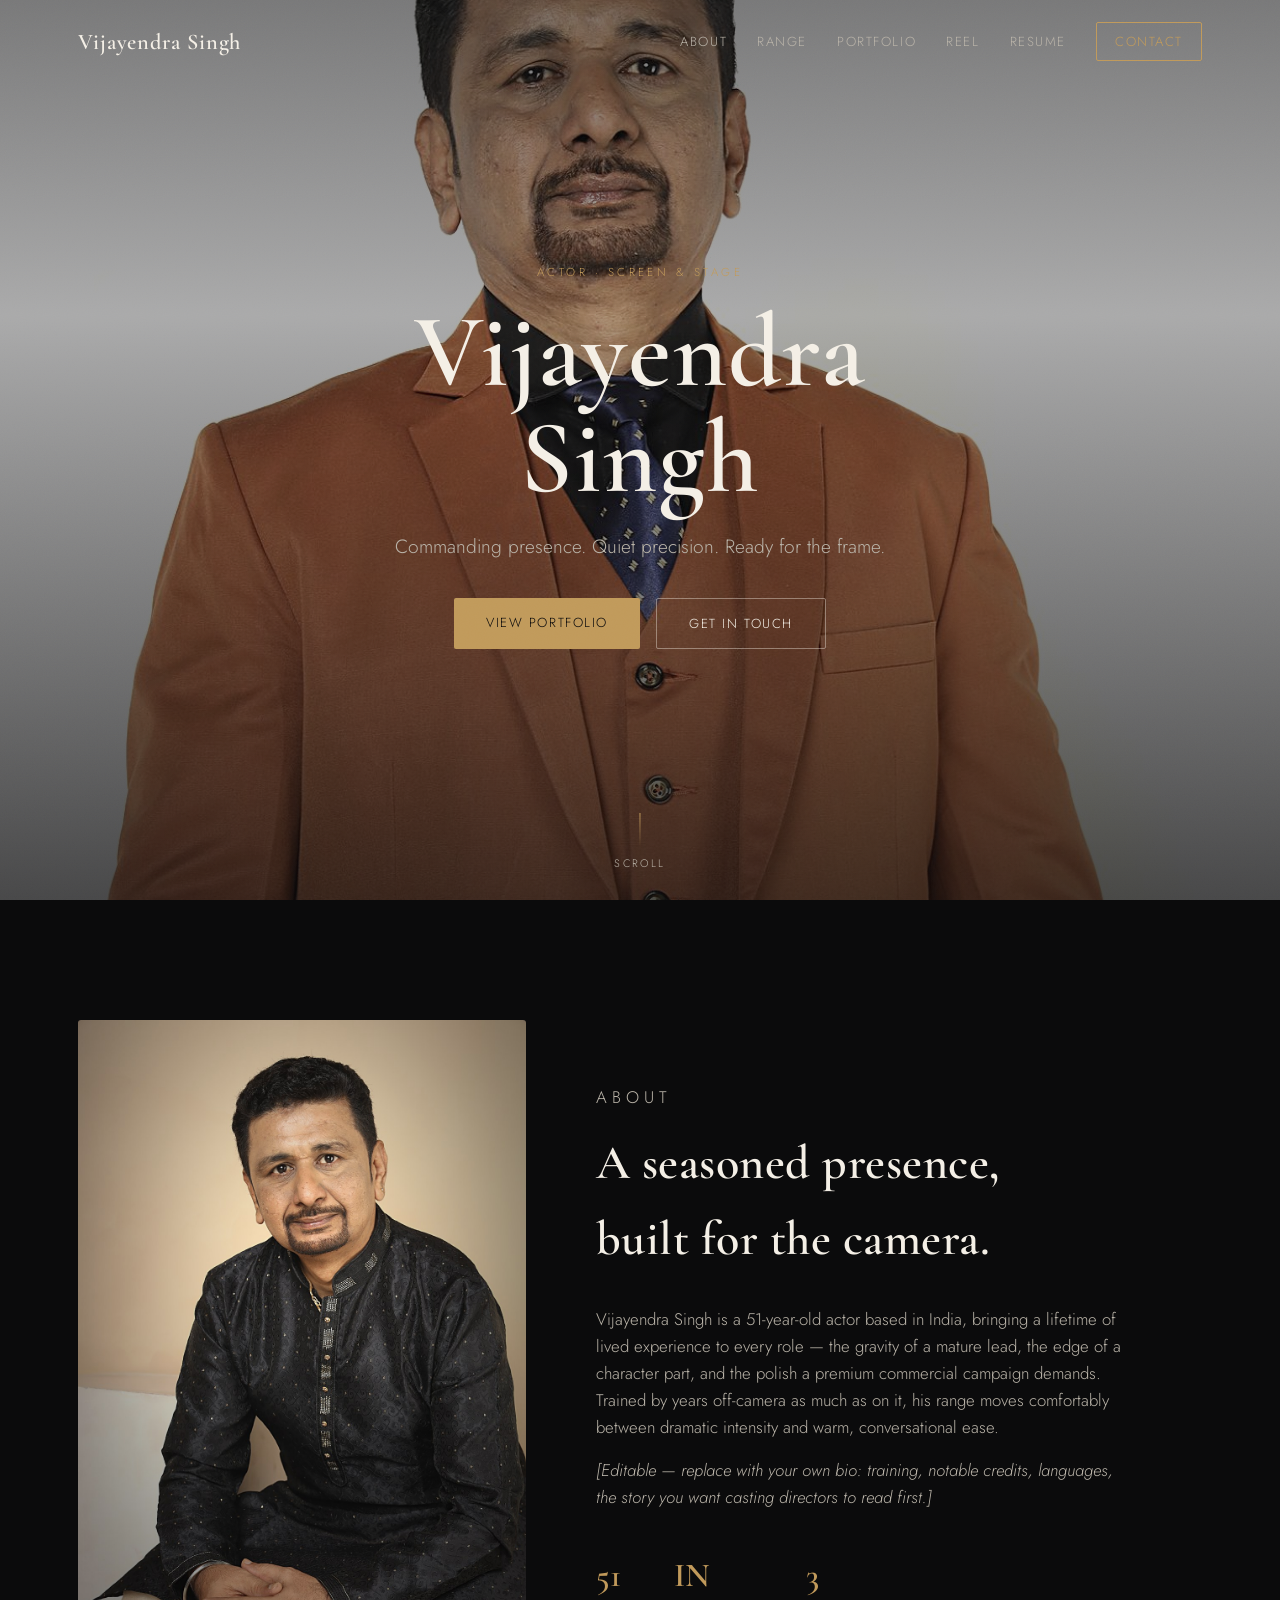
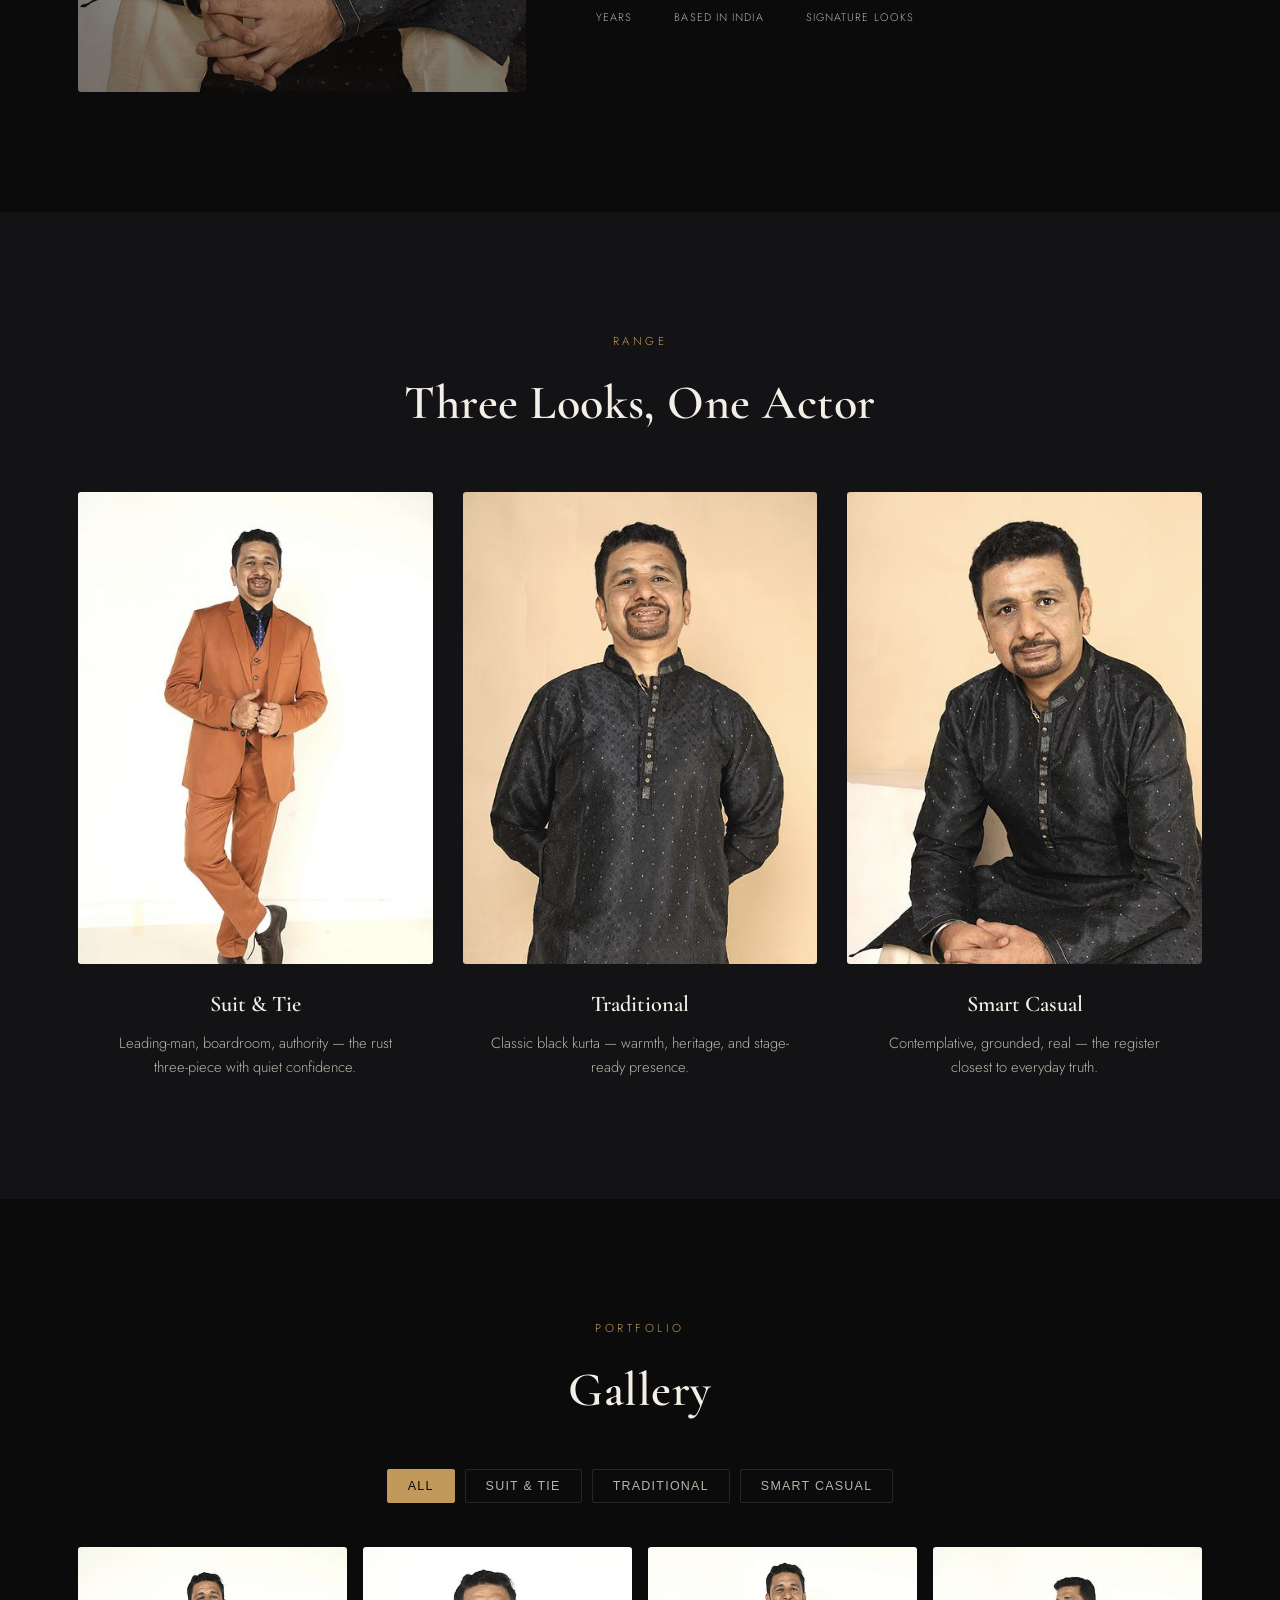
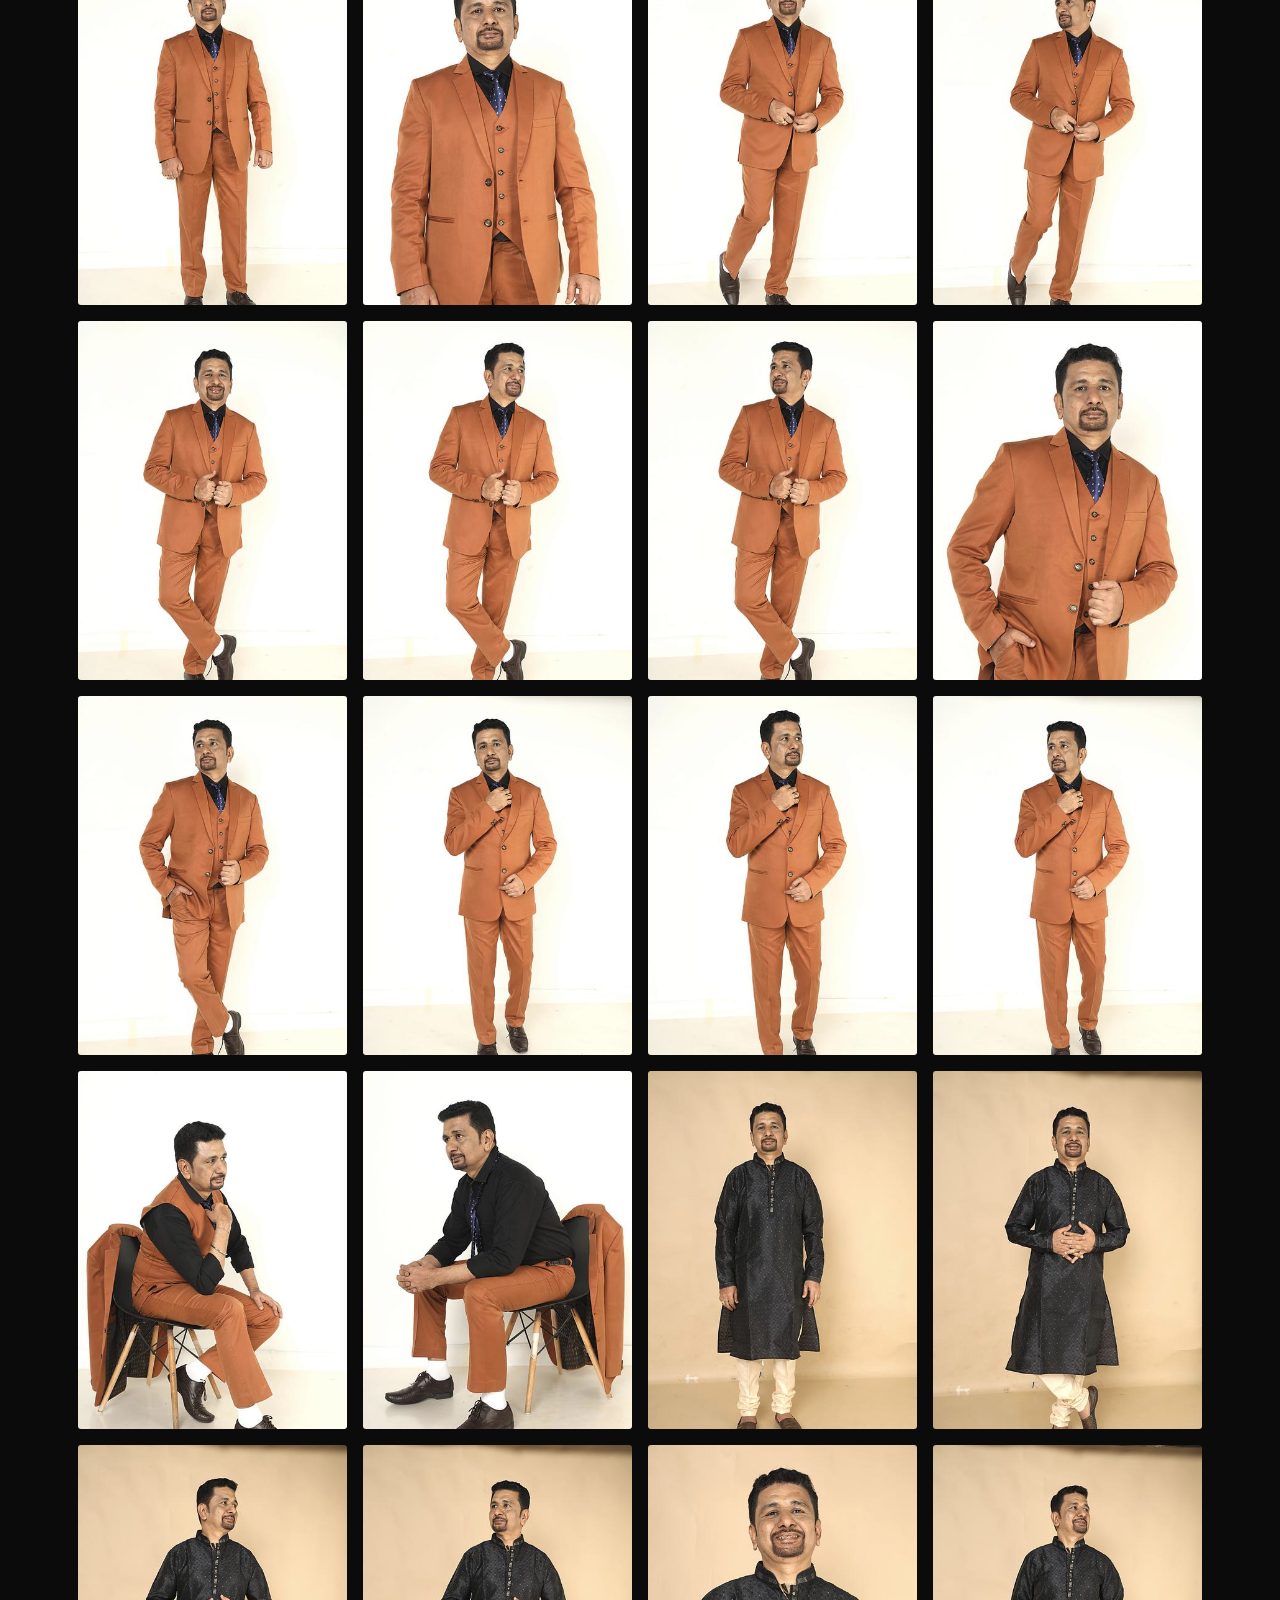
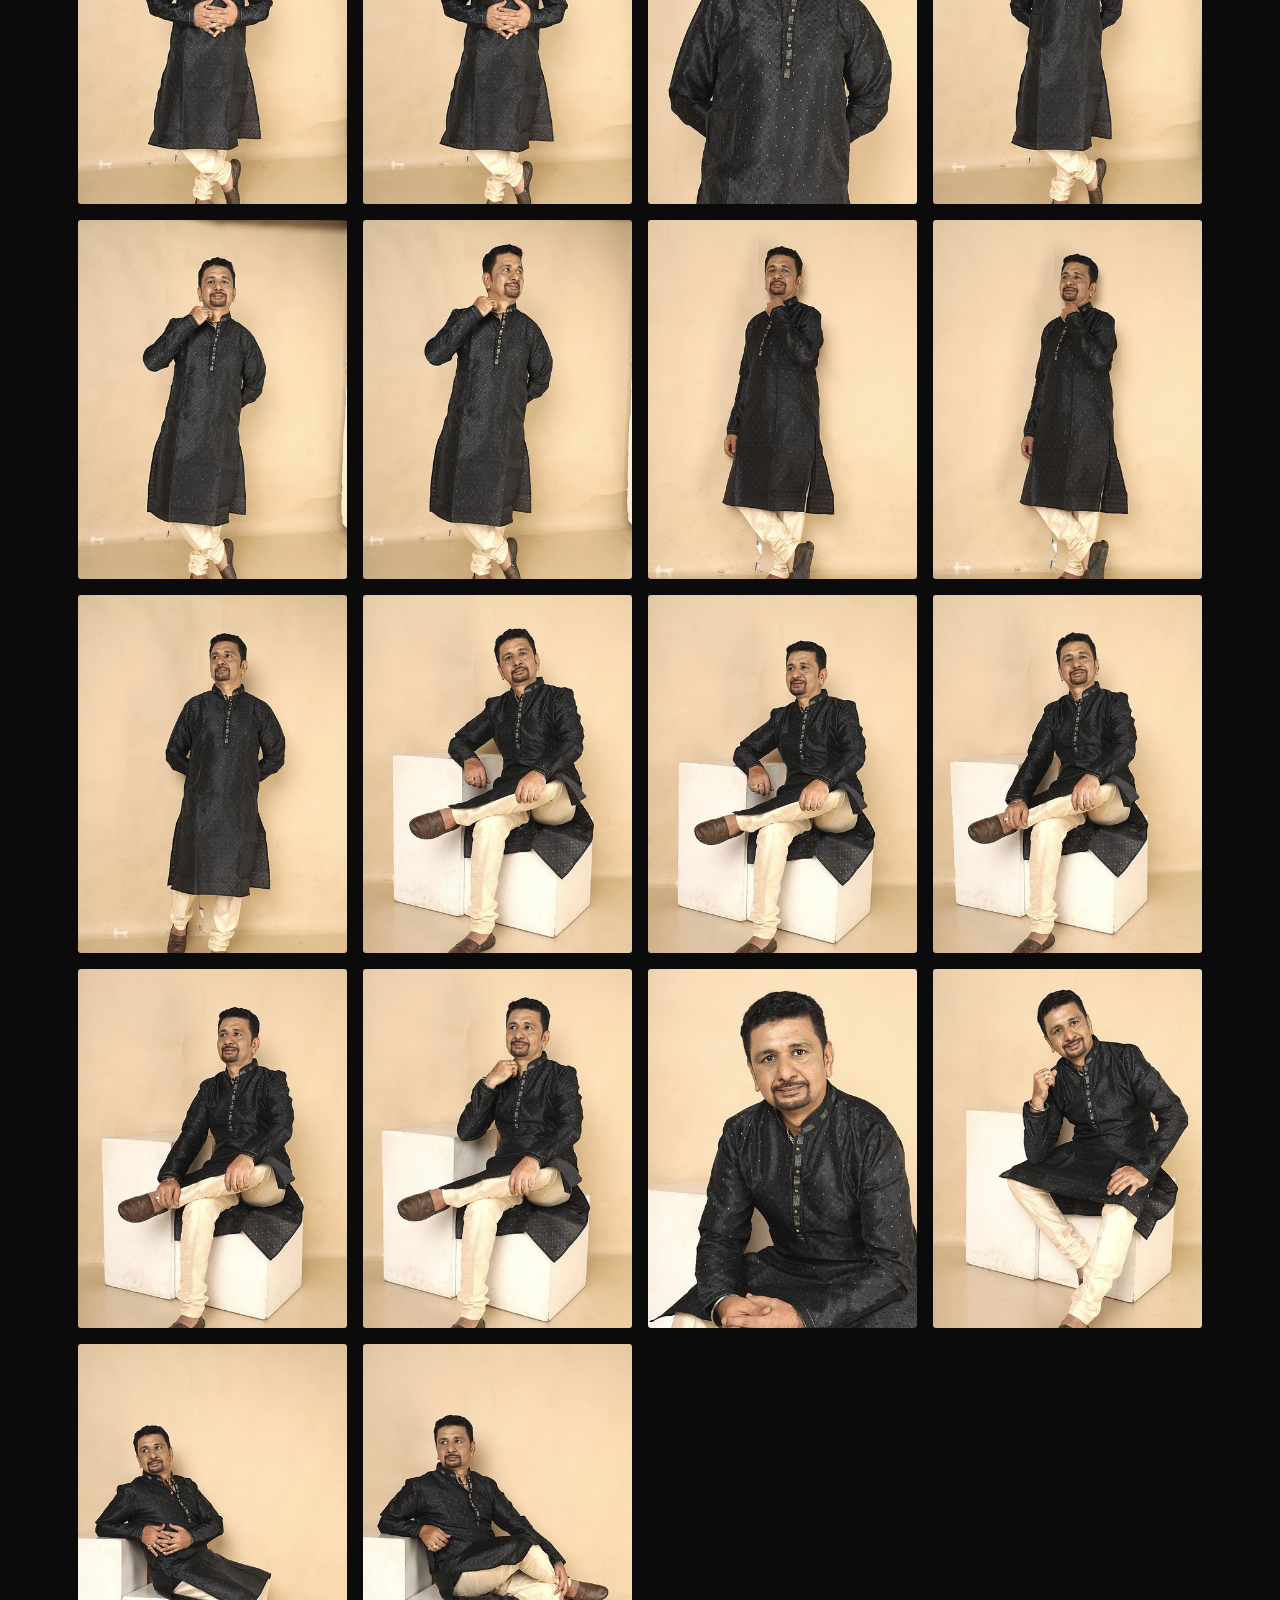
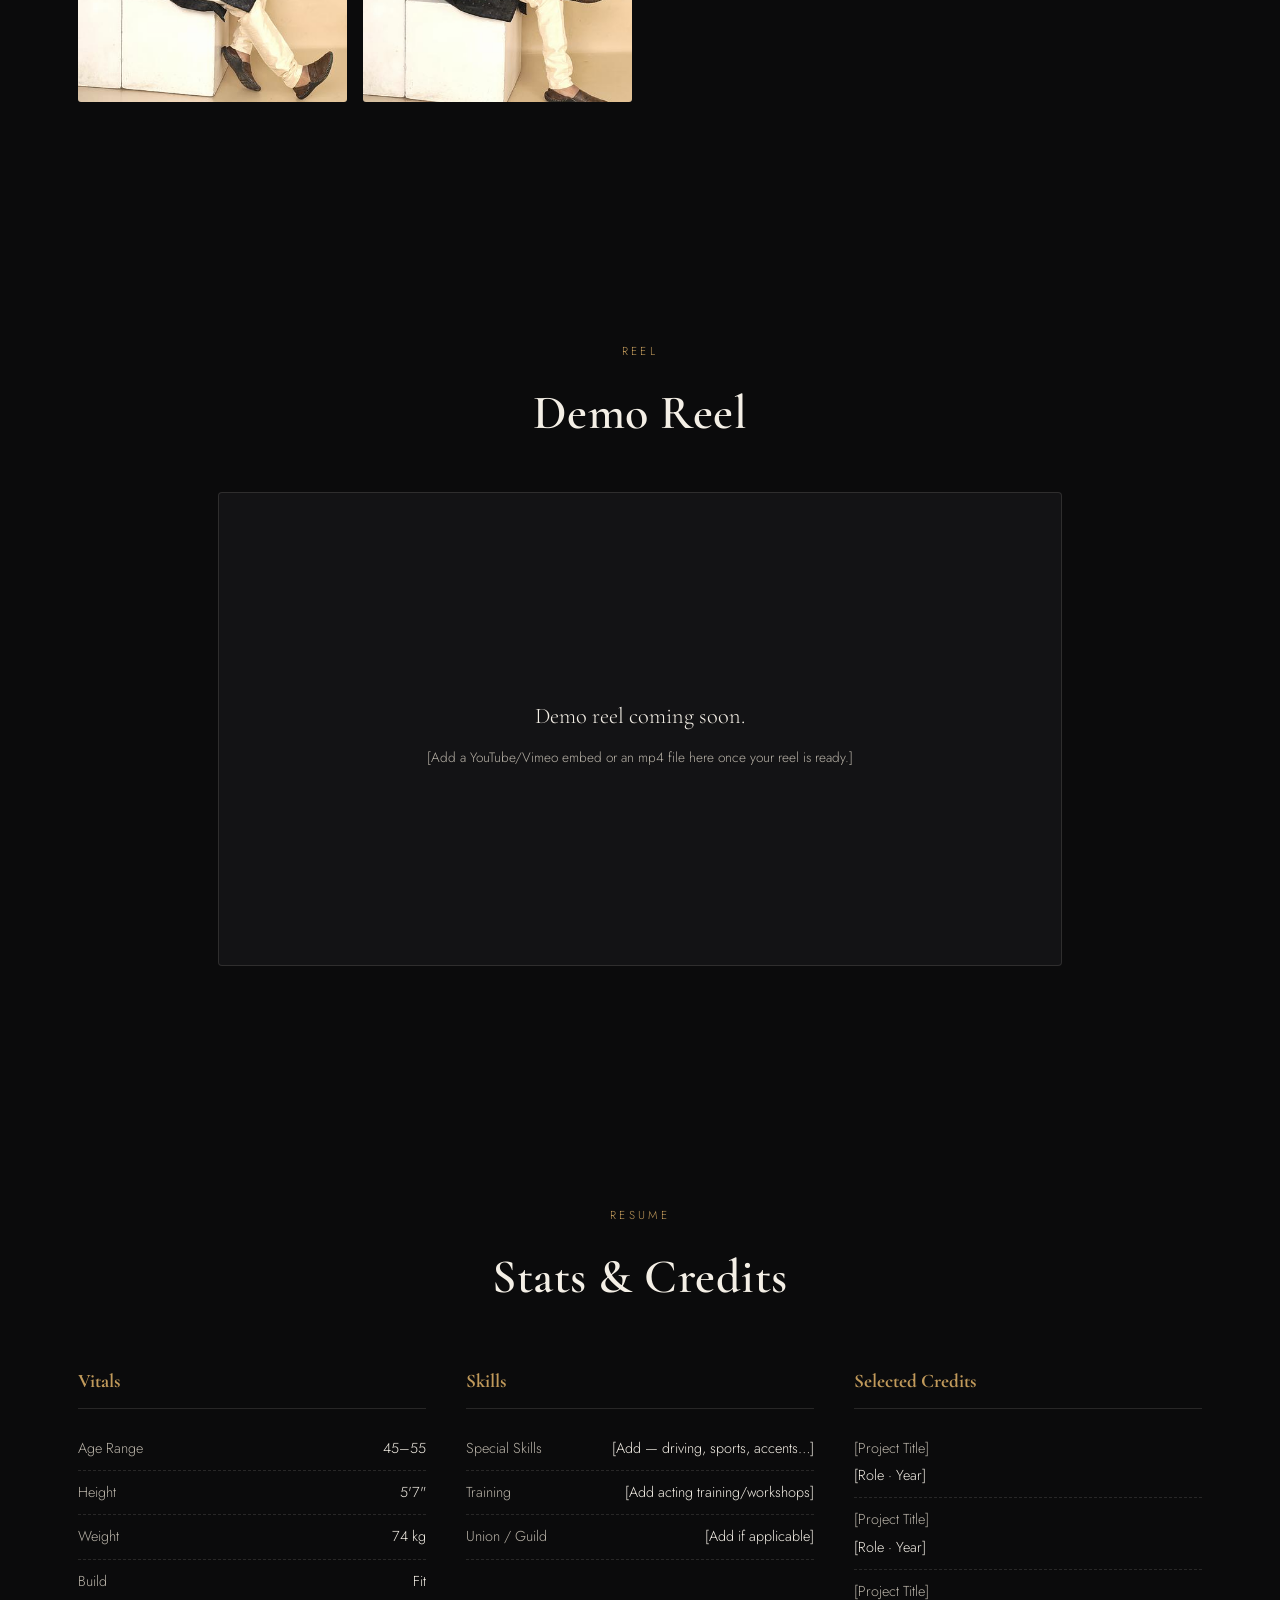
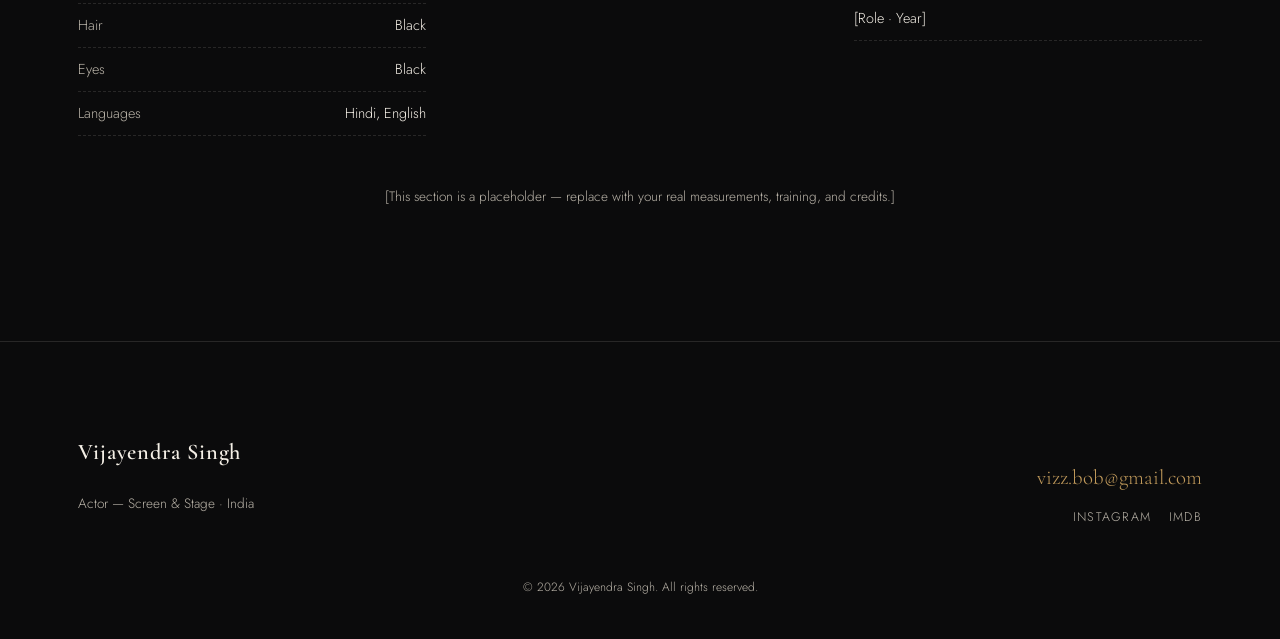
==== index.html @ a76f84e2 "Actor portfolio: initial site, curated gallery, retouched hero/portrait Co-Authored-By: Claude Sonne" ====
<!DOCTYPE html>
<html lang="en">
<head>
<meta charset="UTF-8">
<meta name="viewport" content="width=device-width, initial-scale=1.0">
<title>Vijayendra Singh — Actor</title>
<meta name="description" content="Vijayendra Singh — Actor portfolio. Film, television, and theatre. Based in India.">
<link rel="icon" href="data:,">
<link rel="preconnect" href="https://fonts.googleapis.com">
<link rel="preconnect" href="https://fonts.gstatic.com" crossorigin>
<link href="https://fonts.googleapis.com/css2?family=Cormorant+Garamond:wght@400;500;600&family=Jost:wght@300;400;500;600&display=swap" rel="stylesheet">
<link rel="stylesheet" href="css/style.css">
</head>
<body>

<div class="grain"></div>

<header class="site-header" id="siteHeader">
  <div class="header-inner">
    <a href="#top" class="logo">Vijayendra Singh</a>
    <nav class="nav" id="nav">
      <a href="#about">About</a>
      <a href="#range">Range</a>
      <a href="#portfolio">Portfolio</a>
      <a href="#reel">Reel</a>
      <a href="#resume">Resume</a>
      <a href="#contact" class="nav-cta">Contact</a>
    </nav>
    <button class="nav-toggle" id="navToggle" aria-label="Toggle menu">
      <span></span><span></span><span></span>
    </button>
  </div>
</header>

<section class="hero" id="top">
  <div class="hero-bg">
    <div class="hero-slide active" style="background-image:url('assets/img/hero/2A6A3872.jpg')"></div>
    <div class="hero-slide" style="background-image:url('assets/img/hero/2A6A3877.jpg')"></div>
    <div class="hero-slide" style="background-image:url('assets/img/hero/2A6A3883.jpg')"></div>
    <div class="hero-slide" style="background-image:url('assets/img/hero/2A6A4067.jpg')"></div>
  </div>
  <div class="hero-scrim"></div>
  <div class="hero-content">
    <p class="eyebrow">Actor · Screen &amp; Stage</p>
    <h1>Vijayendra<br>Singh</h1>
    <p class="hero-tag">Commanding presence. Quiet precision. Ready for the frame.</p>
    <div class="hero-actions">
      <a href="#portfolio" class="btn btn-primary">View Portfolio</a>
      <a href="#contact" class="btn btn-outline">Get in Touch</a>
    </div>
  </div>
  <div class="scroll-cue"><span></span>Scroll</div>
</section>

<main>

<section class="section about" id="about">
  <div class="container about-grid">
    <div class="about-media">
      <img src="assets/img/portrait/2A6A4067.jpg" alt="Vijayendra Singh — portrait" loading="lazy">
    </div>
    <div class="about-copy">
      <p class="kicker">About</p>
      <h2>A seasoned presence,<br>built for the camera.</h2>
      <p>
        Vijayendra Singh is a 51-year-old actor based in India, bringing a lifetime of lived
        experience to every role — the gravity of a mature lead, the edge of a character part,
        and the polish a premium commercial campaign demands. Trained by years off-camera as
        much as on it, his range moves comfortably between dramatic intensity and warm,
        conversational ease.
      </p>
      <p class="muted">
        <em>[Editable — replace with your own bio: training, notable credits, languages,
        the story you want casting directors to read first.]</em>
      </p>
      <div class="stat-row">
        <div><span>51</span><small>Years</small></div>
        <div><span>IN</span><small>Based in India</small></div>
        <div><span>3</span><small>Signature Looks</small></div>
      </div>
    </div>
  </div>
</section>

<section class="section range" id="range">
  <div class="container">
    <p class="kicker center">Range</p>
    <h2 class="center">Three Looks, One Actor</h2>
    <div class="range-grid">
      <div class="range-card">
        <img src="assets/img/gallery/suit/2A6A3877_thumb.jpg" alt="Suit &amp; tie look" loading="lazy">
        <h3>Suit &amp; Tie</h3>
        <p>Leading-man, boardroom, authority — the rust three-piece with quiet confidence.</p>
      </div>
      <div class="range-card">
        <img src="assets/img/gallery/traditional/2A6A4038_thumb.jpg" alt="Traditional look" loading="lazy">
        <h3>Traditional</h3>
        <p>Classic black kurta — warmth, heritage, and stage-ready presence.</p>
      </div>
      <div class="range-card">
        <img src="assets/img/gallery/casual/2A6A4067_thumb.jpg" alt="Smart casual look" loading="lazy">
        <h3>Smart Casual</h3>
        <p>Contemplative, grounded, real — the register closest to everyday truth.</p>
      </div>
    </div>
  </div>
</section>

<section class="section portfolio" id="portfolio">
  <div class="container">
    <p class="kicker center">Portfolio</p>
    <h2 class="center">Gallery</h2>
    <div class="filters" id="filters">
      <button class="filter-btn active" data-filter="all">All</button>
      <button class="filter-btn" data-filter="suit">Suit &amp; Tie</button>
      <button class="filter-btn" data-filter="traditional">Traditional</button>
      <button class="filter-btn" data-filter="casual">Smart Casual</button>
    </div>
    <div class="gallery-grid" id="galleryGrid"></div>
  </div>
</section>

<section class="section reel" id="reel">
  <div class="container reel-inner">
    <p class="kicker center">Reel</p>
    <h2 class="center">Demo Reel</h2>
    <div class="reel-frame">
      <div class="reel-placeholder">
        <p>Demo reel coming soon.</p>
        <p class="muted small">[Add a YouTube/Vimeo embed or an mp4 file here once your reel is ready.]</p>
      </div>
    </div>
  </div>
</section>

<section class="section resume" id="resume">
  <div class="container">
    <p class="kicker center">Resume</p>
    <h2 class="center">Stats &amp; Credits</h2>
    <div class="resume-grid">
      <div class="resume-block">
        <h3>Vitals</h3>
        <ul class="resume-list">
          <li><span>Age Range</span><span>45–55</span></li>
          <li><span>Height</span><span>5'7"</span></li>
          <li><span>Weight</span><span>74 kg</span></li>
          <li><span>Build</span><span>Fit</span></li>
          <li><span>Hair</span><span>Black</span></li>
          <li><span>Eyes</span><span>Black</span></li>
          <li><span>Languages</span><span>Hindi, English</span></li>
        </ul>
      </div>
      <div class="resume-block">
        <h3>Skills</h3>
        <ul class="resume-list">
          <li><span>Special Skills</span><span>[Add — driving, sports, accents…]</span></li>
          <li><span>Training</span><span>[Add acting training/workshops]</span></li>
          <li><span>Union / Guild</span><span>[Add if applicable]</span></li>
        </ul>
      </div>
      <div class="resume-block">
        <h3>Selected Credits</h3>
        <ul class="resume-list credits">
          <li><span>[Project Title]</span><span>[Role · Year]</span></li>
          <li><span>[Project Title]</span><span>[Role · Year]</span></li>
          <li><span>[Project Title]</span><span>[Role · Year]</span></li>
        </ul>
      </div>
    </div>
    <p class="center muted small resume-note">[This section is a placeholder — replace with your real measurements, training, and credits.]</p>
  </div>
</section>

</main>

<footer class="site-footer" id="contact">
  <div class="container footer-inner">
    <div>
      <p class="logo">Vijayendra Singh</p>
      <p class="muted small">Actor — Screen &amp; Stage · India</p>
    </div>
    <div class="footer-contact">
      <a href="mailto:vizz.bob@gmail.com">vizz.bob@gmail.com</a>
      <div class="socials">
        <a href="#" aria-label="Instagram">Instagram</a>
        <a href="#" aria-label="IMDb">IMDb</a>
      </div>
    </div>
  </div>
  <p class="copyright">© <span id="year"></span> Vijayendra Singh. All rights reserved.</p>
</footer>

<div class="lightbox" id="lightbox">
  <button class="lb-close" id="lbClose" aria-label="Close">&times;</button>
  <button class="lb-nav lb-prev" id="lbPrev" aria-label="Previous">&#8249;</button>
  <img id="lbImage" src="" alt="">
  <button class="lb-nav lb-next" id="lbNext" aria-label="Next">&#8250;</button>
</div>

<script src="js/main.js"></script>
</body>
</html>
---- css/style.css ----
:root {
  --bg: #0b0b0c;
  --bg-alt: #131315;
  --ink: #f4efe6;
  --ink-dim: #b9b3a8;
  --accent: #c19a5b;
  --accent-dim: #8a6f42;
  --line: rgba(244,239,230,0.12);
  --serif: 'Cormorant Garamond', Georgia, serif;
  --sans: 'Jost', -apple-system, BlinkMacSystemFont, 'Segoe UI', sans-serif;
  --maxw: 1180px;
}

* { box-sizing: border-box; }
html { scroll-behavior: smooth; }
body {
  margin: 0;
  background: var(--bg);
  color: var(--ink);
  font-family: var(--sans);
  font-weight: 300;
  line-height: 1.6;
  -webkit-font-smoothing: antialiased;
}
img { max-width: 100%; display: block; }
a { color: inherit; text-decoration: none; }
.container { max-width: var(--maxw); margin: 0 auto; padding: 0 28px; }

/* film grain overlay */
.grain {
  position: fixed; inset: 0; pointer-events: none; z-index: 500;
  opacity: 0.035; mix-blend-mode: overlay;
  background-image: url("data:image/svg+xml,%3Csvg xmlns='http://www.w3.org/2000/svg' width='120' height='120'%3E%3Cfilter id='n'%3E%3CfeTurbulence type='fractalNoise' baseFrequency='0.9' numOctaves='2' stitchTiles='stitch'/%3E%3C/filter%3E%3Crect width='100%25' height='100%25' filter='url(%23n)'/%3E%3C/svg%3E");
}

/* ---------- header ---------- */
.site-header {
  position: fixed; top: 0; left: 0; right: 0; z-index: 200;
  padding: 22px 0;
  transition: background .4s ease, padding .4s ease, border-color .4s ease;
  border-bottom: 1px solid transparent;
}
.site-header.scrolled {
  background: rgba(11,11,12,0.88);
  backdrop-filter: blur(10px);
  padding: 14px 0;
  border-color: var(--line);
}
.header-inner {
  max-width: var(--maxw); margin: 0 auto; padding: 0 28px;
  display: flex; align-items: center; justify-content: space-between;
}
.logo {
  font-family: var(--serif); font-size: 1.4rem; letter-spacing: .04em;
  font-weight: 600;
}
.nav { display: flex; align-items: center; gap: 30px; }
.nav a {
  font-size: .82rem; text-transform: uppercase; letter-spacing: .12em;
  color: var(--ink-dim); transition: color .25s;
}
.nav a:hover { color: var(--ink); }
.nav-cta {
  border: 1px solid var(--accent); padding: 8px 18px !important;
  color: var(--accent) !important; border-radius: 2px;
}
.nav-cta:hover { background: var(--accent); color: var(--bg) !important; }
.nav-toggle { display: none; flex-direction: column; gap: 5px; background: none; border: none; cursor: pointer; padding: 6px; }
.nav-toggle span { width: 24px; height: 1px; background: var(--ink); display: block; }

/* ---------- hero ---------- */
.hero {
  position: relative; height: 100svh; min-height: 560px;
  display: flex; align-items: center; justify-content: center;
  overflow: hidden;
}
.hero-bg { position: absolute; inset: 0; }
.hero-slide {
  position: absolute; inset: 0;
  background-size: cover; background-position: center 20%;
  opacity: 0; transform: scale(1.08);
  animation: kenburns 24s ease-in-out infinite;
  filter: saturate(0.85) contrast(1.05);
}
.hero-slide.active { opacity: 1; z-index: 1; }
@keyframes kenburns {
  0% { transform: scale(1.0); }
  100% { transform: scale(1.12); }
}
.hero-scrim {
  position: absolute; inset: 0; z-index: 2;
  background:
    linear-gradient(180deg, rgba(11,11,12,0.55) 0%, rgba(11,11,12,0.35) 35%, rgba(11,11,12,0.75) 100%);
}
.hero-content {
  position: relative; z-index: 3; text-align: center; padding: 0 20px;
}
.eyebrow {
  text-transform: uppercase; letter-spacing: .3em; font-size: .72rem;
  color: var(--accent); margin-bottom: 18px;
}
.hero h1 {
  font-family: var(--serif); font-weight: 600; font-size: clamp(3rem, 9vw, 6.5rem);
  line-height: 1.02; margin: 0 0 20px; letter-spacing: .01em;
}
.hero-tag {
  font-size: clamp(1rem, 2vw, 1.2rem); color: var(--ink-dim); max-width: 520px;
  margin: 0 auto 36px; font-weight: 300;
}
.hero-actions { display: flex; gap: 16px; justify-content: center; flex-wrap: wrap; }
.btn {
  padding: 14px 32px; font-size: .82rem; text-transform: uppercase; letter-spacing: .12em;
  border-radius: 2px; transition: all .25s;
}
.btn-primary { background: var(--accent); color: var(--bg); }
.btn-primary:hover { background: var(--ink); }
.btn-outline { border: 1px solid rgba(244,239,230,0.4); color: var(--ink); }
.btn-outline:hover { border-color: var(--ink); background: rgba(244,239,230,0.08); }

.scroll-cue {
  position: absolute; bottom: 28px; left: 50%; transform: translateX(-50%); z-index: 3;
  display: flex; flex-direction: column; align-items: center; gap: 8px;
  font-size: .68rem; letter-spacing: .2em; text-transform: uppercase; color: var(--ink-dim);
}
.scroll-cue span {
  width: 1px; height: 34px; background: linear-gradient(var(--accent), transparent);
  animation: scrolldown 1.8s infinite;
}
@keyframes scrolldown { 0%{opacity:0} 40%{opacity:1} 100%{opacity:0} }

/* ---------- sections ---------- */
.section { padding: 120px 0; }
.section.range { background: var(--bg-alt); }
.kicker {
  text-transform: uppercase; letter-spacing: .3em; font-size: .72rem; color: var(--accent);
  margin: 0 0 14px;
}
.kicker.center { text-align: center; }
h2 {
  font-family: var(--serif); font-weight: 600; font-size: clamp(2rem, 4vw, 3rem);
  margin: 0 0 28px; letter-spacing: .01em;
}
h2.center { text-align: center; }
.muted { color: var(--ink-dim); }
.small { font-size: .85rem; }
.center { text-align: center; }

/* about */
.about-grid { display: grid; grid-template-columns: 0.85fr 1.15fr; gap: 70px; align-items: center; }
.about-media img { border-radius: 3px; filter: saturate(0.92); }
.about-copy p { font-size: 1.05rem; color: var(--ink-dim); max-width: 540px; }
.about-copy p em { color: var(--ink-dim); }
.stat-row { display: flex; gap: 42px; margin-top: 38px; }
.stat-row span { display: block; font-family: var(--serif); font-size: 2.1rem; color: var(--accent); font-weight: 600; }
.stat-row small { text-transform: uppercase; letter-spacing: .1em; font-size: .68rem; color: var(--ink-dim); }

/* range */
.range-grid { display: grid; grid-template-columns: repeat(3, 1fr); gap: 30px; margin-top: 50px; }
.range-card { text-align: center; }
.range-card img {
  width: 100%; aspect-ratio: 3/4; object-fit: cover; object-position: top;
  border-radius: 3px; margin-bottom: 22px; filter: saturate(0.9);
  transition: transform .5s ease;
}
.range-card:hover img { transform: scale(1.03); }
.range-card h3 { font-family: var(--serif); font-size: 1.4rem; font-weight: 600; margin: 0 0 10px; }
.range-card p { color: var(--ink-dim); font-size: .92rem; max-width: 300px; margin: 0 auto; }

/* portfolio */
.filters { display: flex; gap: 10px; justify-content: center; margin: 40px 0 44px; flex-wrap: wrap; }
.filter-btn {
  background: none; border: 1px solid var(--line); color: var(--ink-dim);
  padding: 9px 20px; font-size: .78rem; text-transform: uppercase; letter-spacing: .1em;
  border-radius: 2px; cursor: pointer; transition: all .25s;
}
.filter-btn:hover { color: var(--ink); border-color: var(--ink-dim); }
.filter-btn.active { background: var(--accent); color: var(--bg); border-color: var(--accent); }
.gallery-grid {
  display: grid; grid-template-columns: repeat(4, 1fr); gap: 16px;
}
.gallery-item { position: relative; overflow: hidden; border-radius: 3px; cursor: pointer; aspect-ratio: 3/4; }
.gallery-item img {
  width: 100%; height: 100%; object-fit: cover; object-position: top;
  transition: transform .6s ease, filter .4s ease; filter: saturate(0.88);
}
.gallery-item:hover img { transform: scale(1.06); filter: saturate(1); }
.gallery-item.hide { display: none; }
.gallery-item::after {
  content: ''; position: absolute; inset: 0;
  background: linear-gradient(180deg, transparent 60%, rgba(0,0,0,0.45) 100%);
  opacity: 0; transition: opacity .3s;
}
.gallery-item:hover::after { opacity: 1; }

/* reel */
.reel-inner { max-width: 900px; }
.reel-frame {
  aspect-ratio: 16/9; background: var(--bg-alt); border: 1px solid var(--line);
  border-radius: 4px; display: flex; align-items: center; justify-content: center;
  margin-top: 40px;
}
.reel-placeholder { text-align: center; color: var(--ink-dim); }
.reel-placeholder p:first-child { font-family: var(--serif); font-size: 1.4rem; color: var(--ink); margin-bottom: 10px; }

/* resume */
.resume-grid { display: grid; grid-template-columns: repeat(3, 1fr); gap: 40px; margin-top: 50px; }
.resume-block h3 {
  font-family: var(--serif); font-size: 1.2rem; color: var(--accent); margin: 0 0 18px;
  padding-bottom: 12px; border-bottom: 1px solid var(--line);
}
.resume-list { list-style: none; padding: 0; margin: 0; }
.resume-list li {
  display: flex; justify-content: space-between; gap: 14px;
  padding: 10px 0; border-bottom: 1px dashed var(--line); font-size: .9rem;
}
.resume-list li span:first-child { color: var(--ink-dim); }
.resume-list.credits li { flex-direction: column; gap: 4px; }
.resume-note { margin-top: 50px; }

/* footer */
.site-footer { padding: 70px 0 30px; border-top: 1px solid var(--line); }
.footer-inner { display: flex; justify-content: space-between; align-items: flex-end; flex-wrap: wrap; gap: 30px; }
.footer-contact { text-align: right; }
.footer-contact a[href^="mailto"] { font-family: var(--serif); font-size: 1.3rem; color: var(--accent); }
.socials { display: flex; gap: 18px; margin-top: 14px; justify-content: flex-end; }
.socials a { font-size: .78rem; text-transform: uppercase; letter-spacing: .1em; color: var(--ink-dim); }
.socials a:hover { color: var(--ink); }
.copyright { text-align: center; color: var(--ink-dim); font-size: .75rem; margin-top: 50px; }

/* lightbox */
.lightbox {
  position: fixed; inset: 0; background: rgba(6,6,7,0.96); z-index: 1000;
  display: none; align-items: center; justify-content: center;
}
.lightbox.open { display: flex; }
.lightbox img { max-width: 88vw; max-height: 86vh; border-radius: 3px; }
.lb-close, .lb-nav {
  position: absolute; background: none; border: none; color: var(--ink);
  cursor: pointer; font-size: 2rem; line-height: 1;
}
.lb-close { top: 26px; right: 34px; font-size: 2.2rem; }
.lb-prev { left: 24px; top: 50%; transform: translateY(-50%); font-size: 3rem; }
.lb-next { right: 24px; top: 50%; transform: translateY(-50%); font-size: 3rem; }
.lb-nav:hover, .lb-close:hover { color: var(--accent); }

/* ---------- responsive ---------- */
@media (max-width: 900px) {
  .about-grid { grid-template-columns: 1fr; gap: 40px; }
  .range-grid { grid-template-columns: 1fr; gap: 40px; }
  .resume-grid { grid-template-columns: 1fr; gap: 44px; }
  .gallery-grid { grid-template-columns: repeat(2, 1fr); }
  .nav {
    position: fixed; top: 0; right: -100%; height: 100vh; width: 78%; max-width: 320px;
    background: var(--bg-alt); flex-direction: column; justify-content: center;
    gap: 26px; transition: right .35s ease; border-left: 1px solid var(--line);
  }
  .nav.open { right: 0; }
  .nav-toggle { display: flex; }
  .footer-inner { flex-direction: column; align-items: flex-start; }
  .footer-contact { text-align: left; }
  .socials { justify-content: flex-start; }
}
@media (max-width: 480px) {
  .section { padding: 80px 0; }
  .gallery-grid { grid-template-columns: repeat(2, 1fr); gap: 10px; }
}
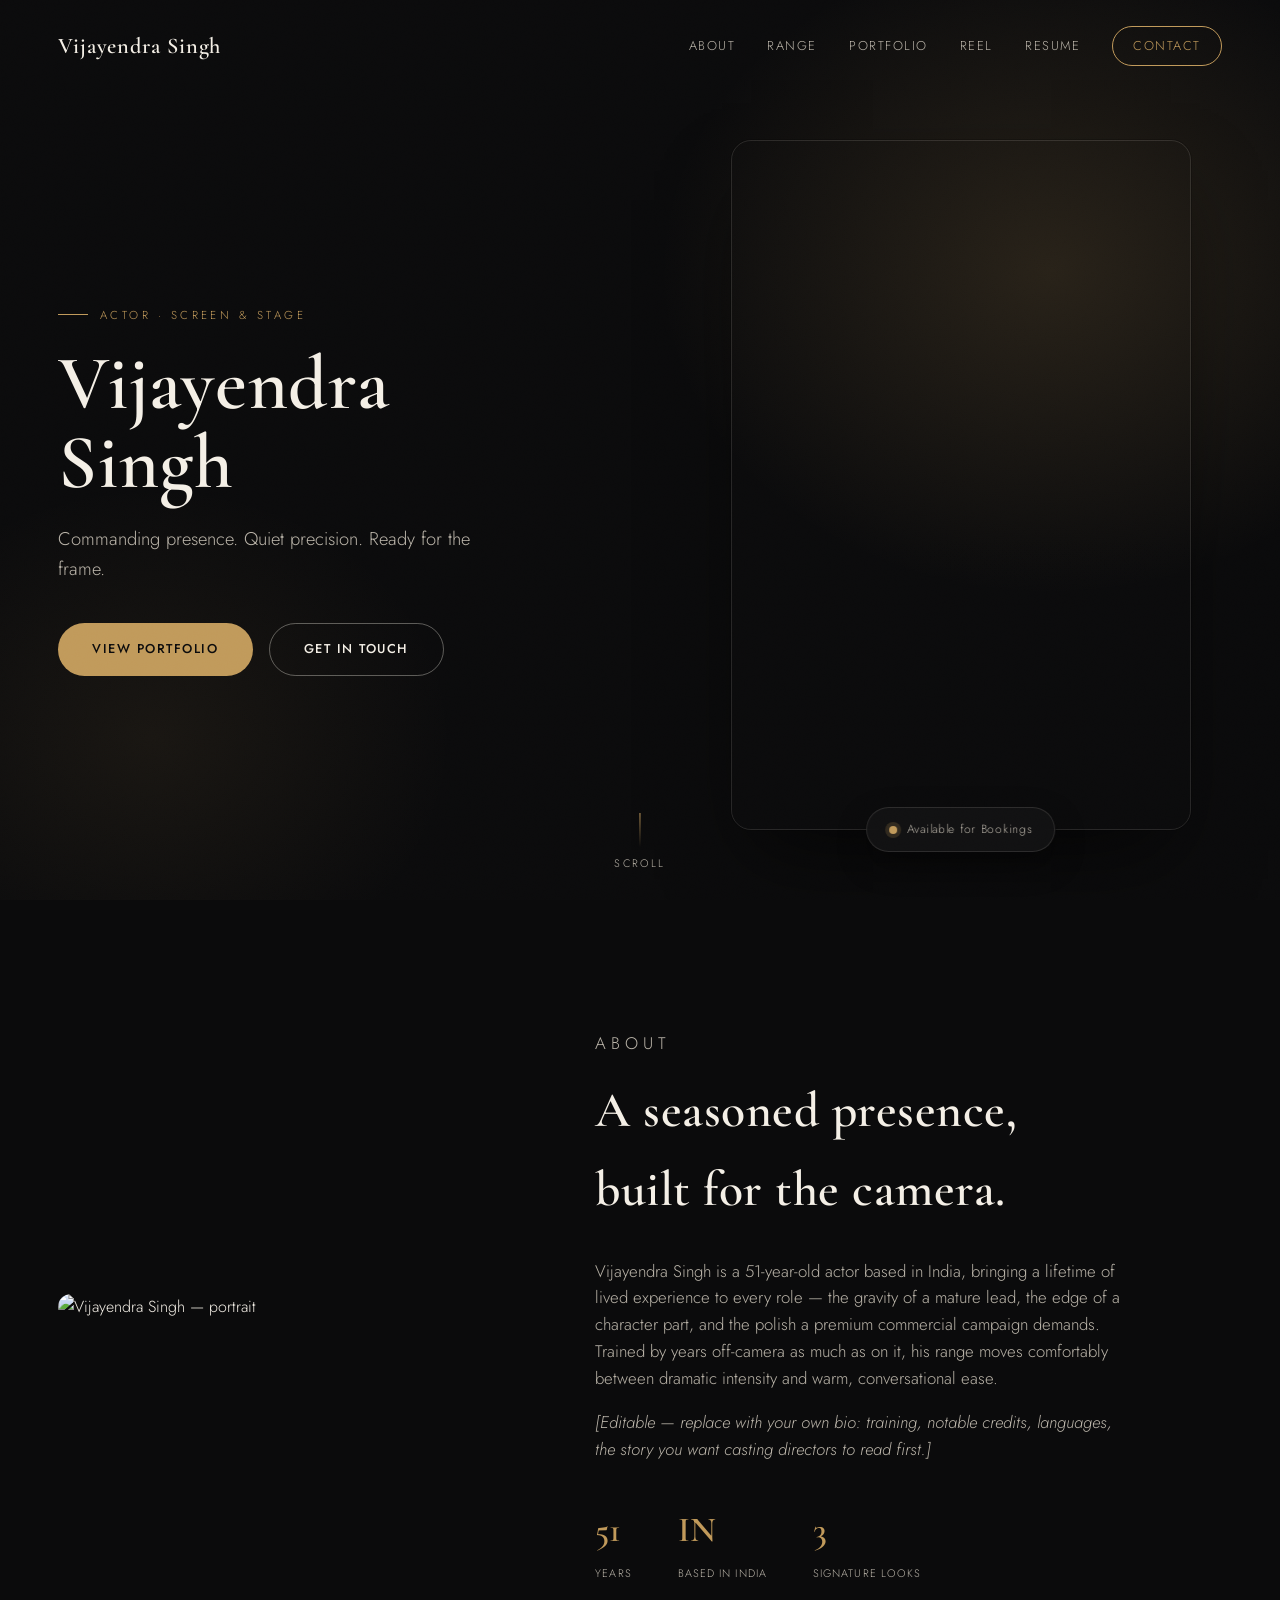
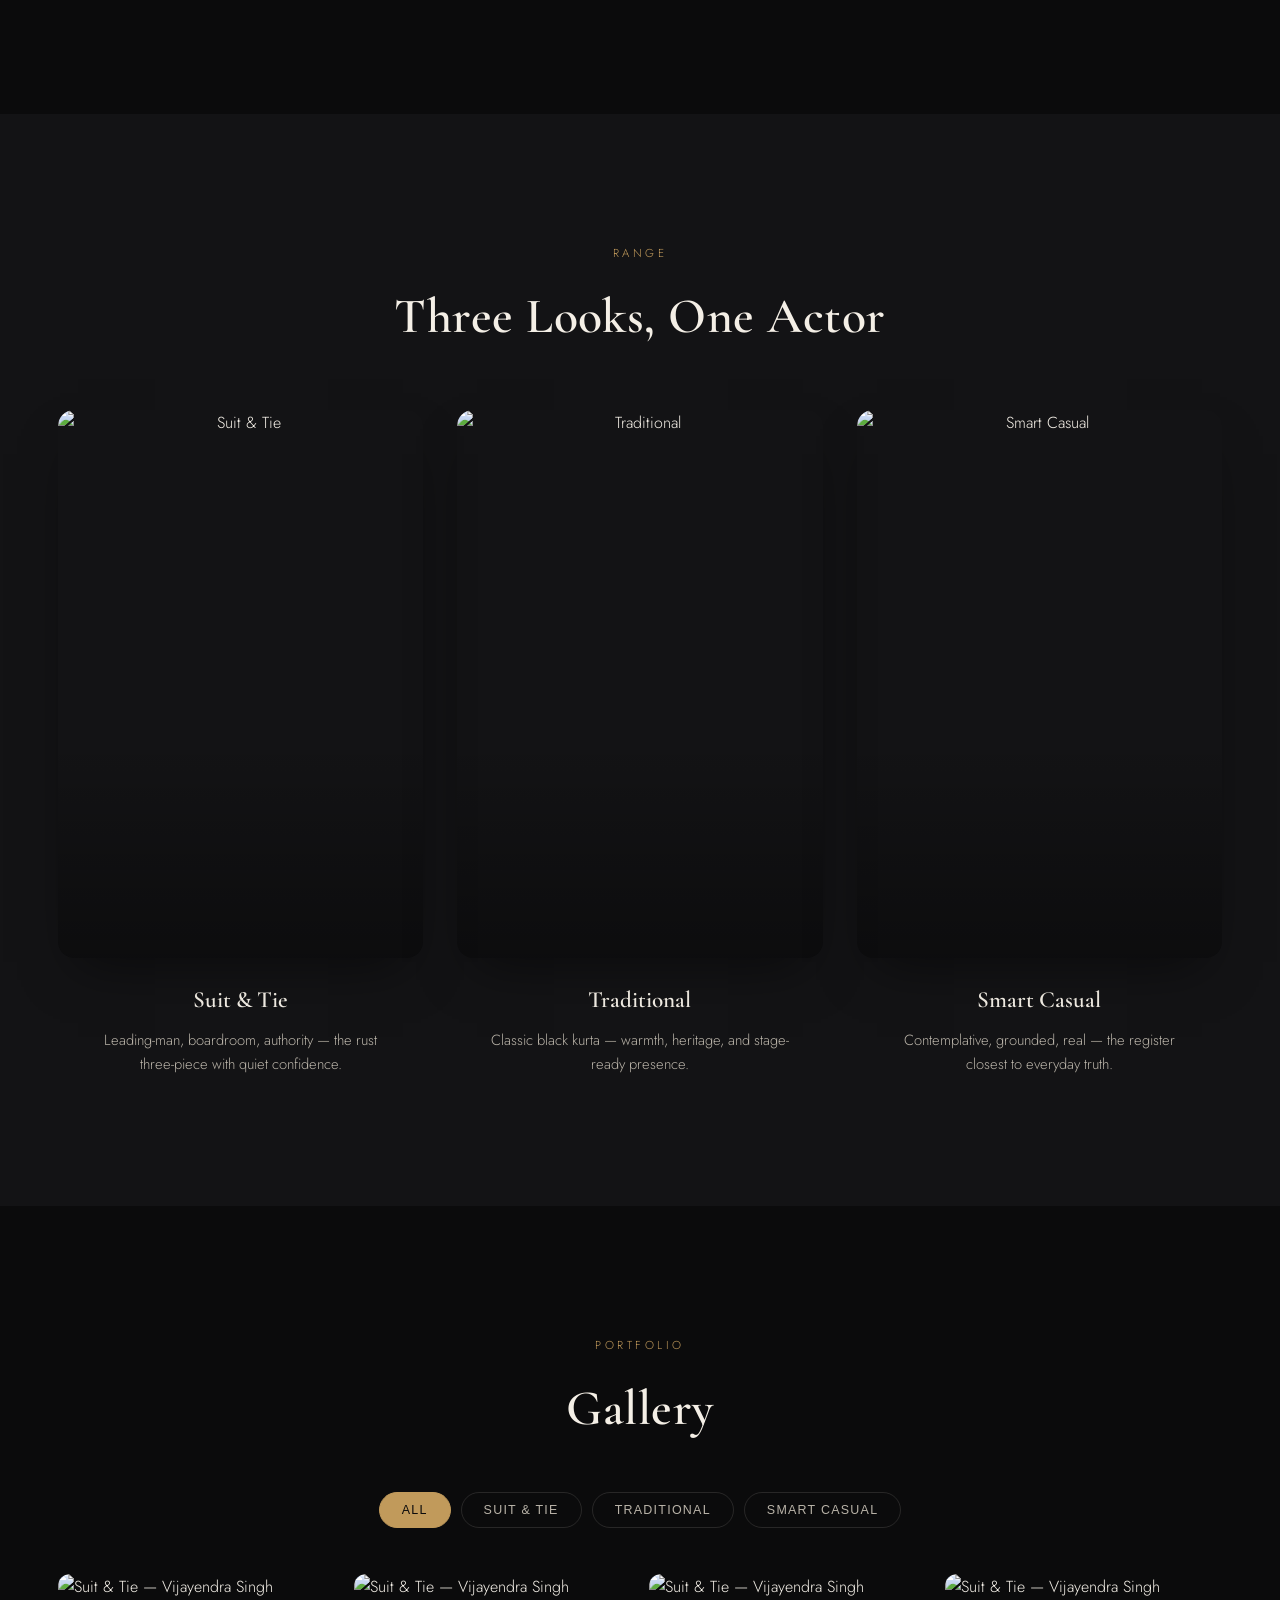
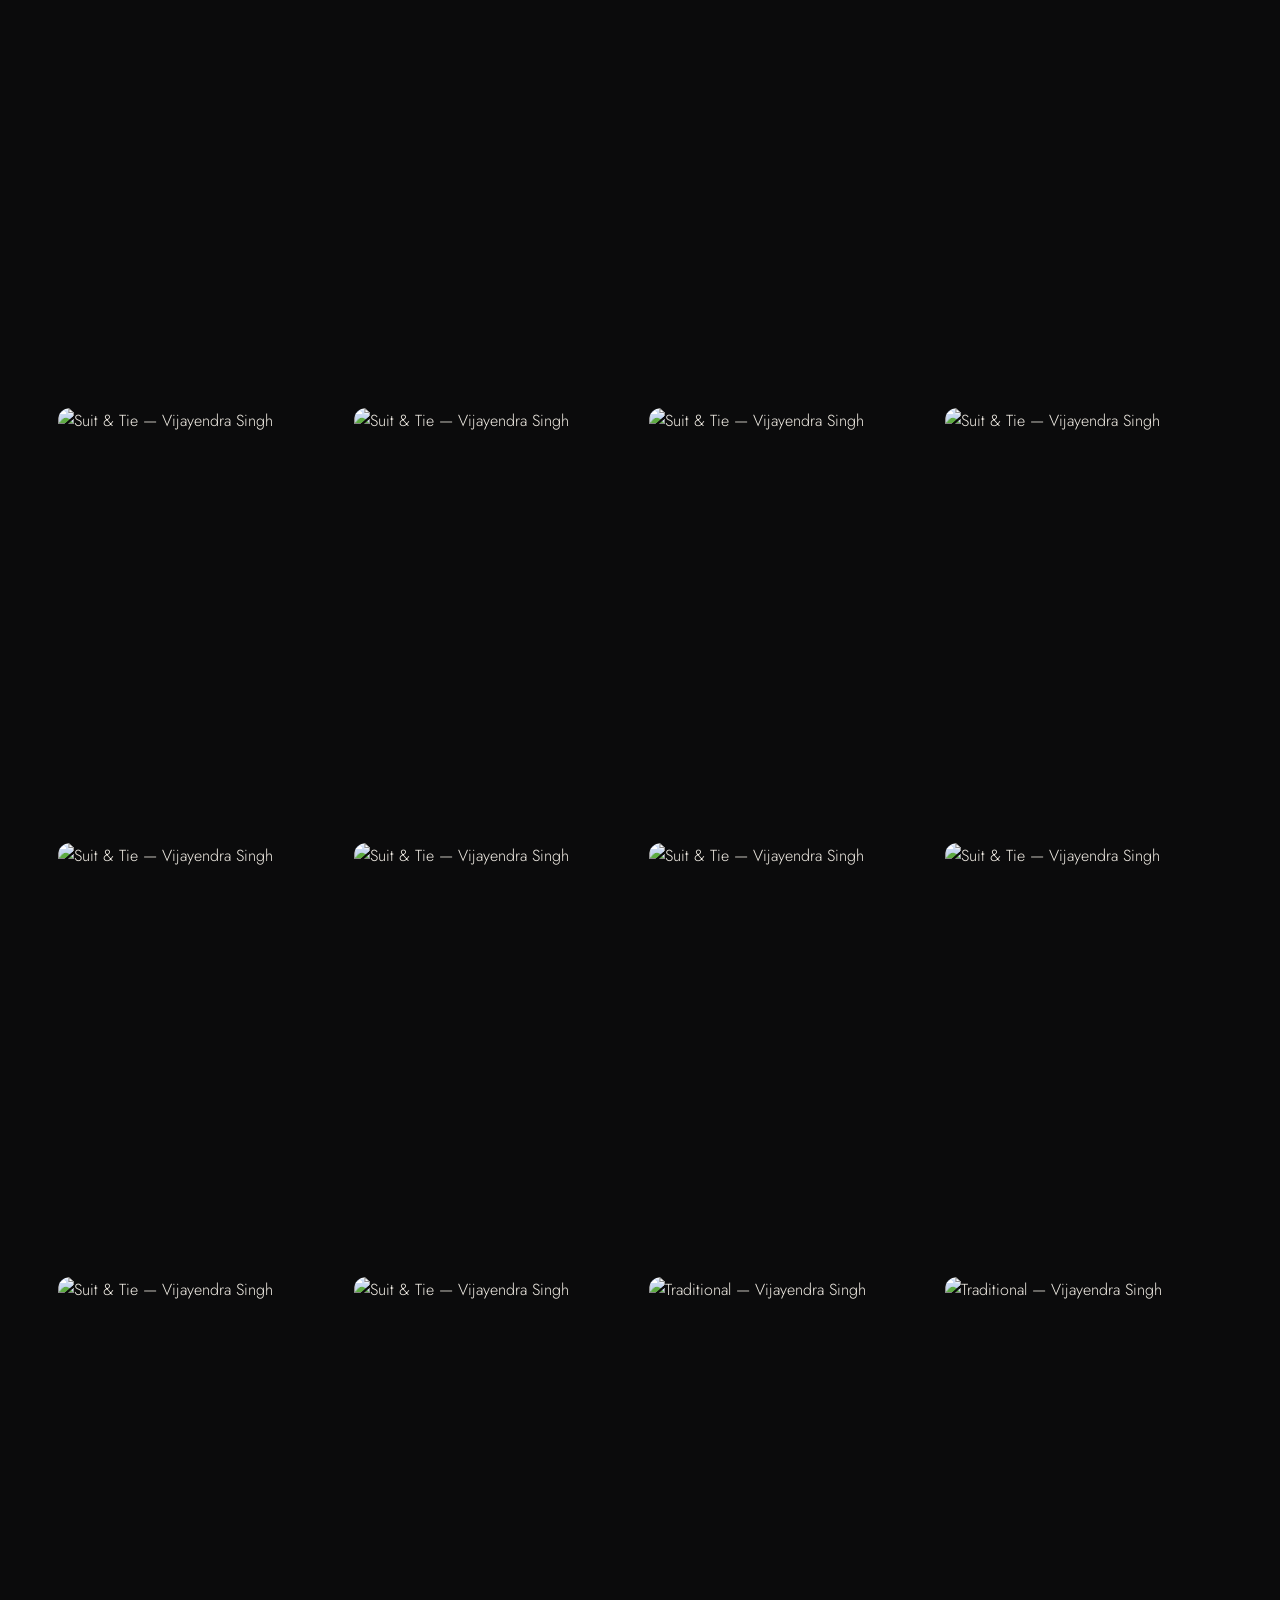
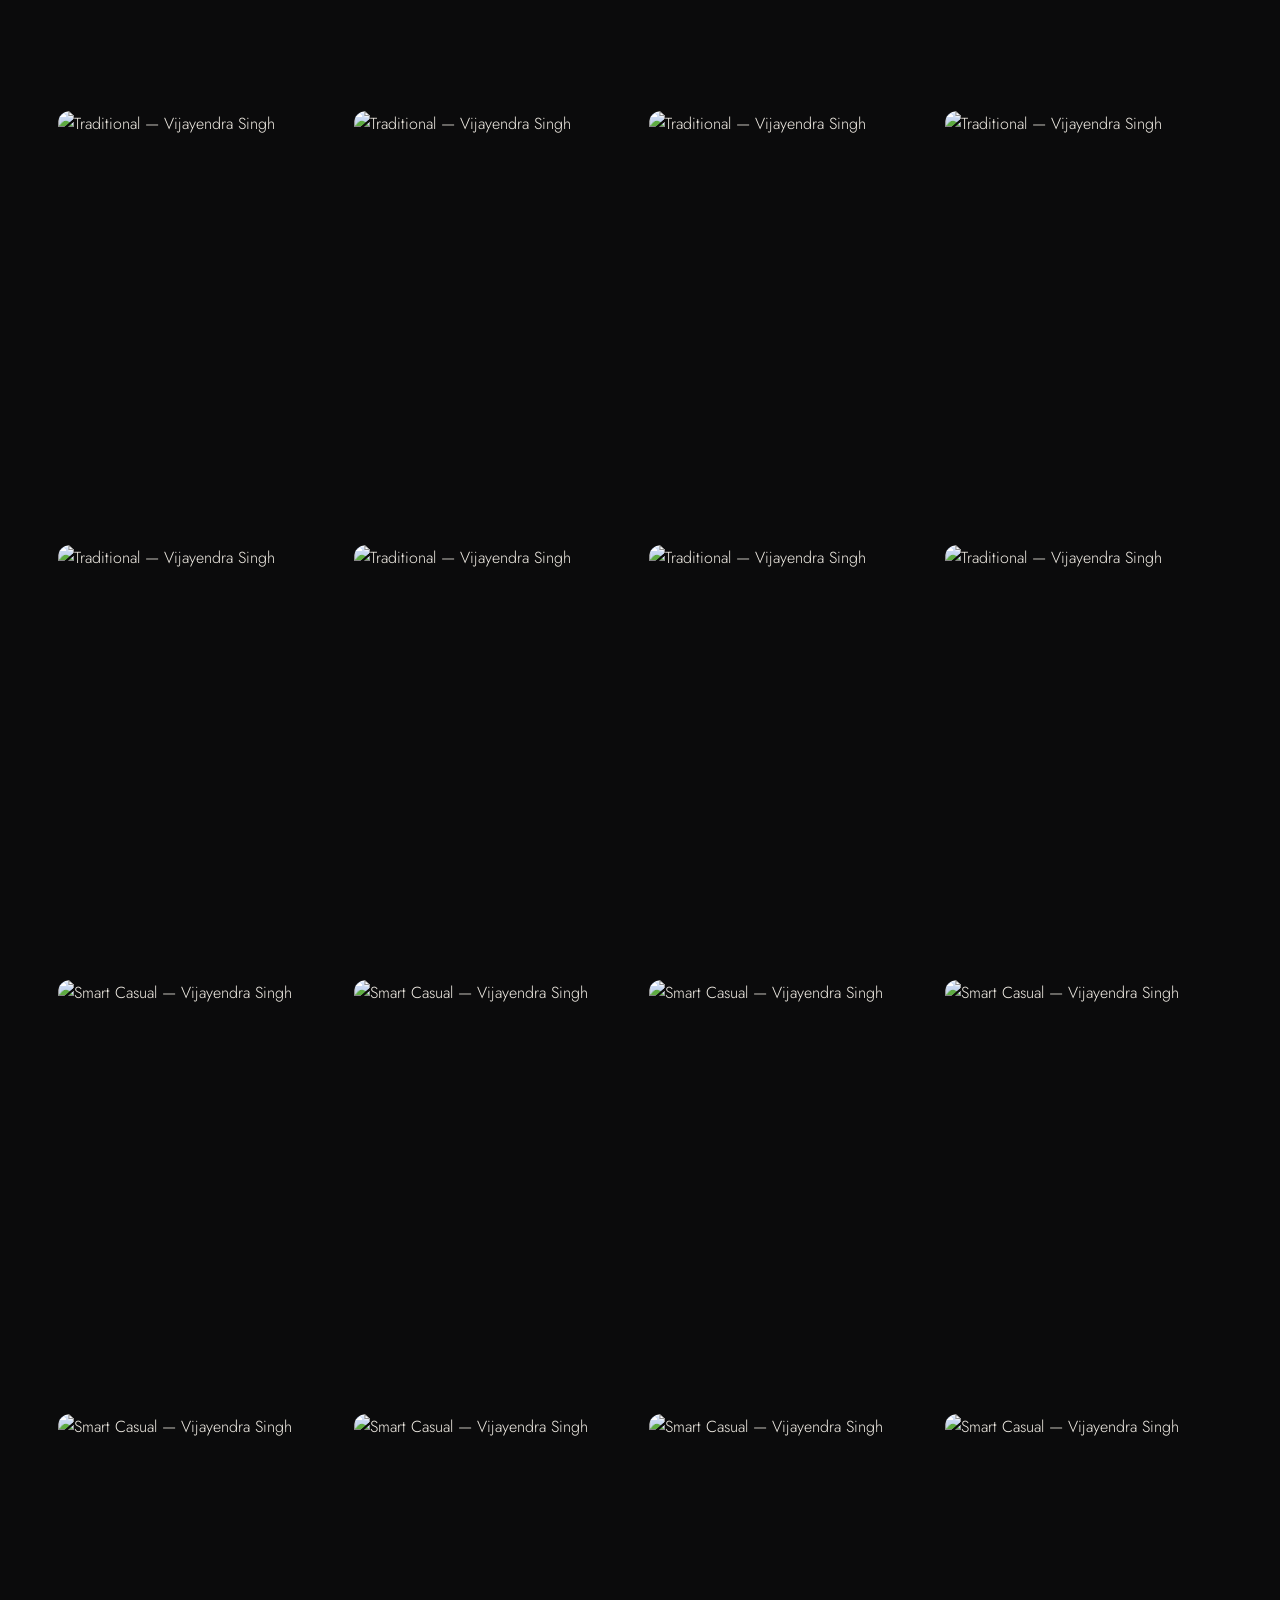
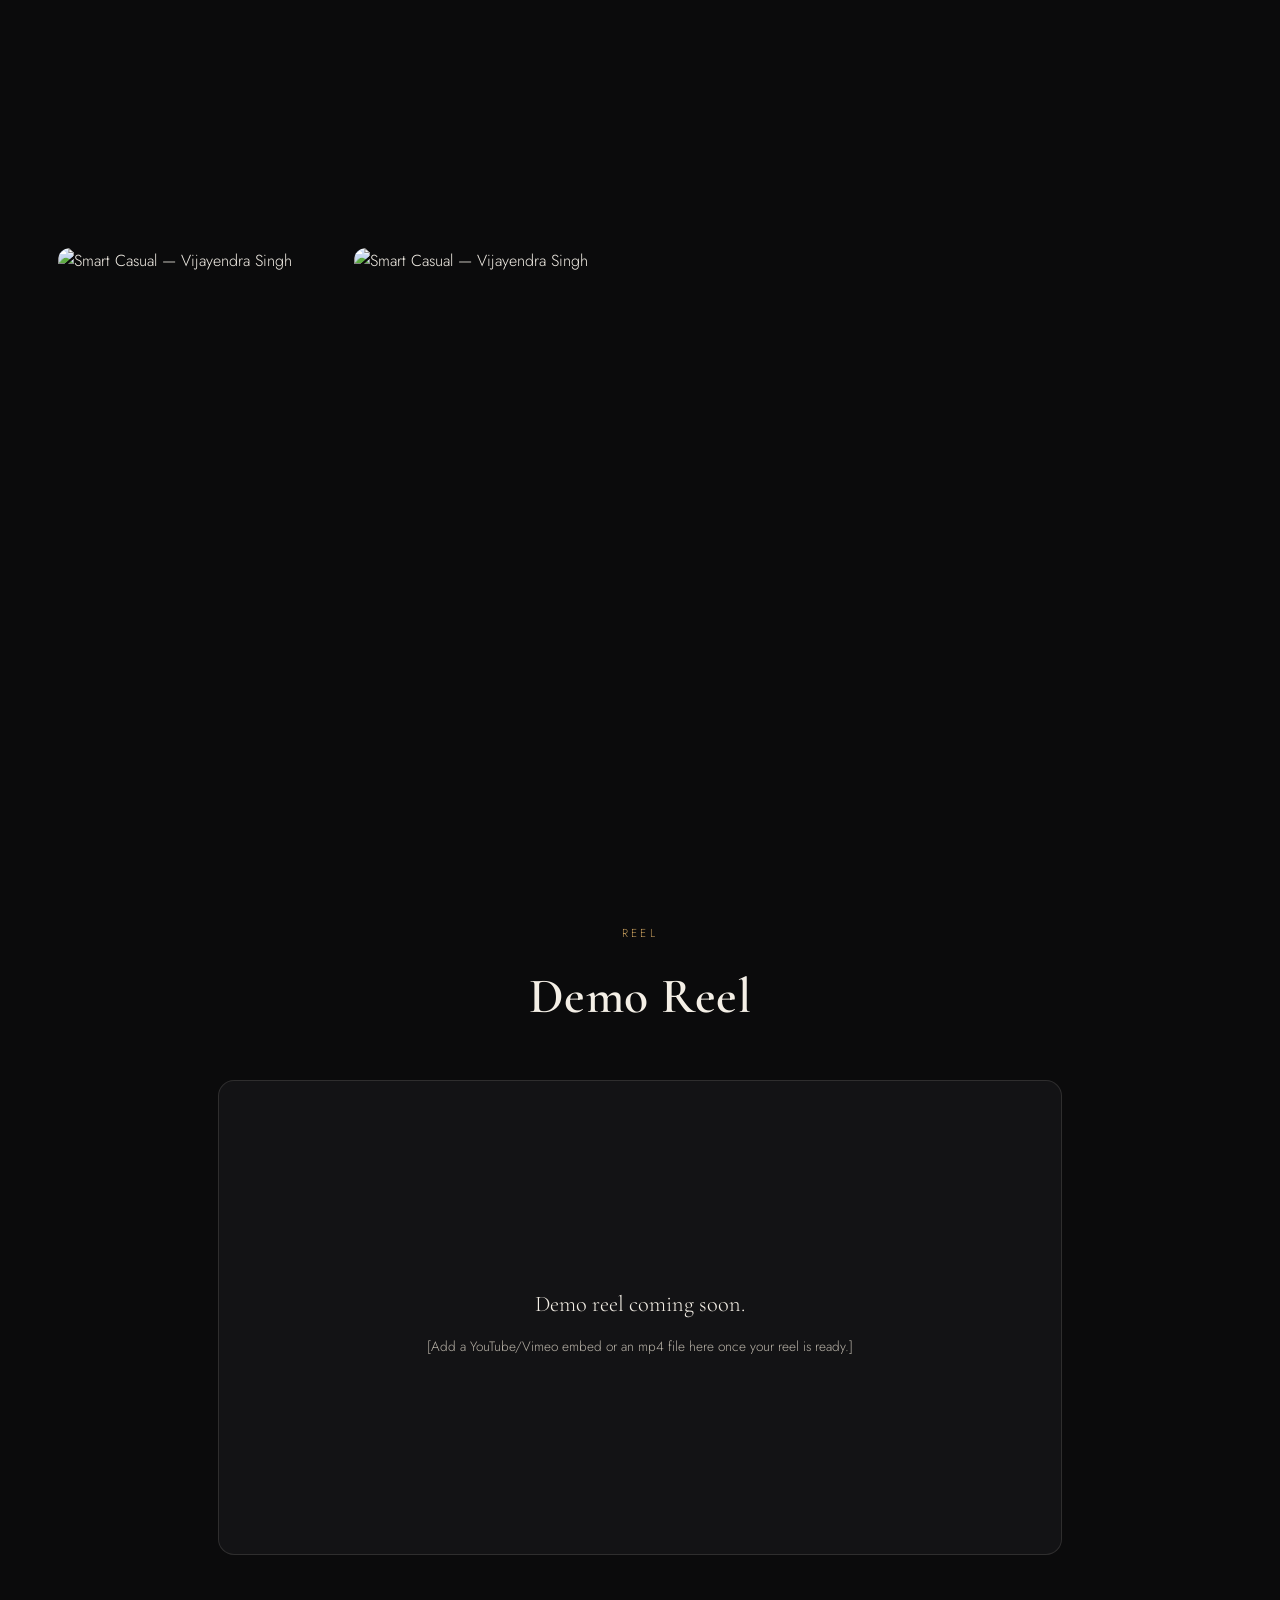
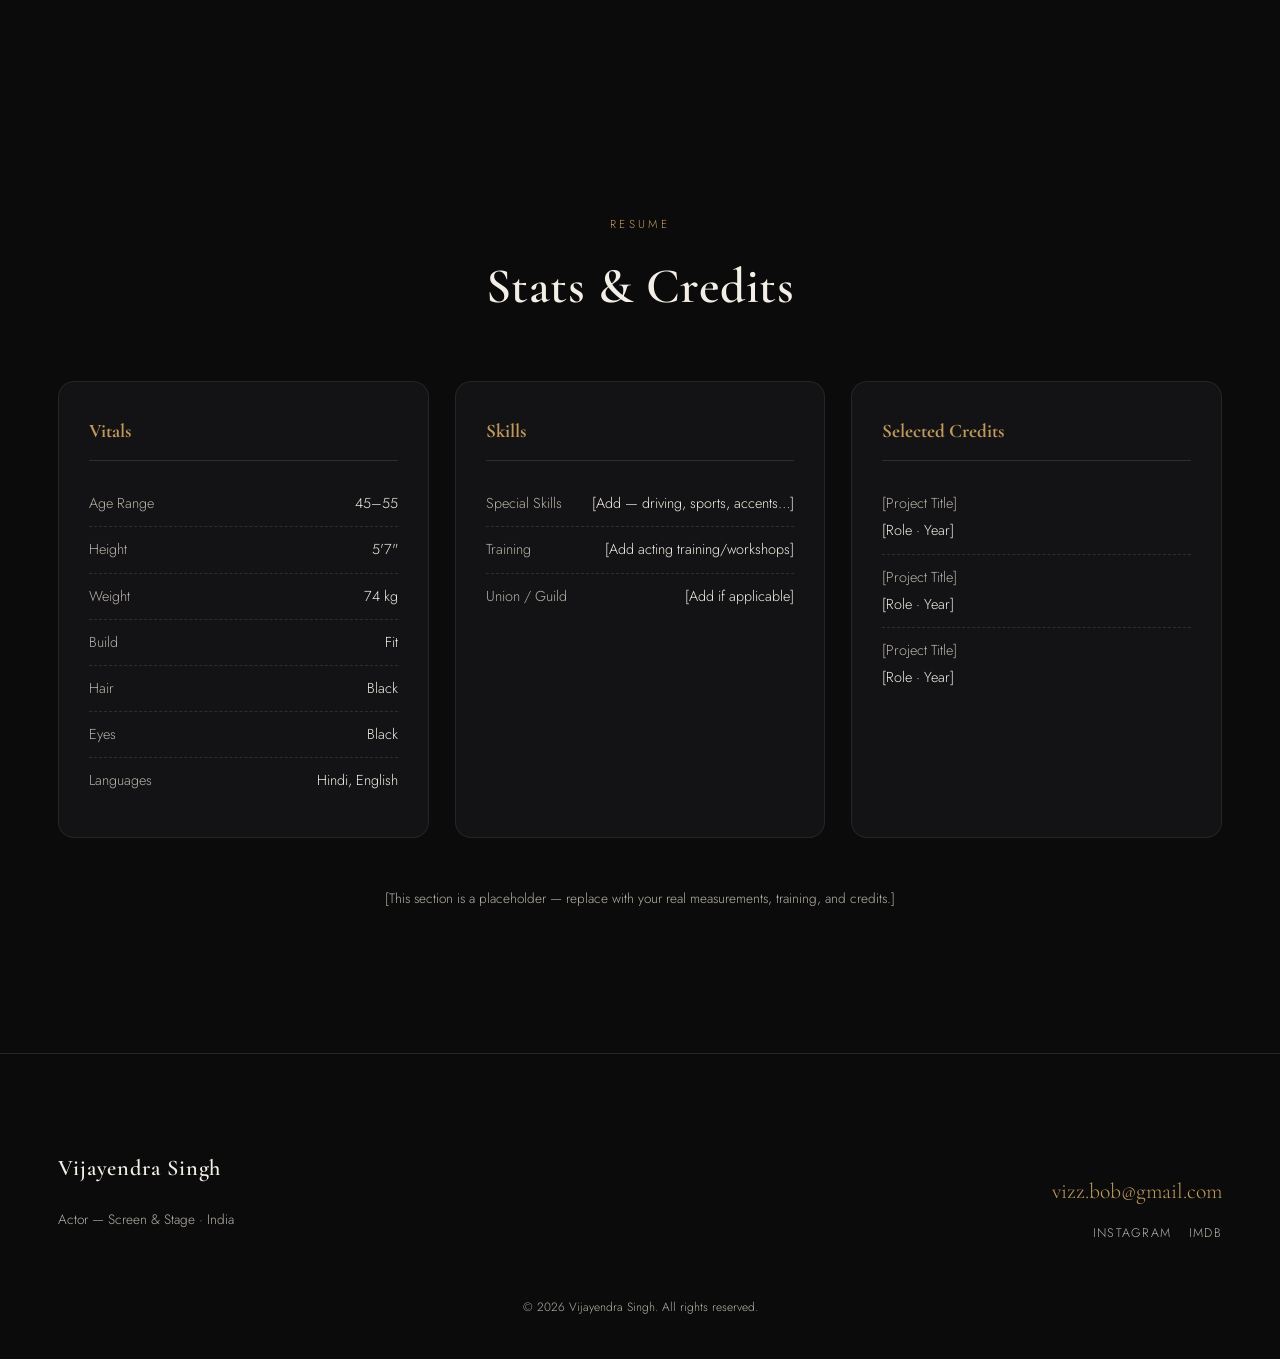
==== commit 6fe5f60a: "Redesign hero as split layout to fix carousel cropping, add 2 more photos, modernize overall design " ====
--- a/index.html
+++ b/index.html
@@ -17,7 +17,7 @@
 
 <header class="site-header" id="siteHeader">
   <div class="header-inner">
-    <a href="#top" class="logo">Vijayendra Singh</a>
+    <a href="#top" class="logo" id="logo">Vijayendra Singh</a>
     <nav class="nav" id="nav">
       <a href="#about">About</a>
       <a href="#range">Range</a>
@@ -33,20 +33,20 @@
 </header>
 
 <section class="hero" id="top">
-  <div class="hero-bg">
-    <div class="hero-slide active" style="background-image:url('assets/img/hero/2A6A3872.jpg')"></div>
-    <div class="hero-slide" style="background-image:url('assets/img/hero/2A6A3877.jpg')"></div>
-    <div class="hero-slide" style="background-image:url('assets/img/hero/2A6A3883.jpg')"></div>
-    <div class="hero-slide" style="background-image:url('assets/img/hero/2A6A4067.jpg')"></div>
-  </div>
-  <div class="hero-scrim"></div>
-  <div class="hero-content">
-    <p class="eyebrow">Actor · Screen &amp; Stage</p>
-    <h1>Vijayendra<br>Singh</h1>
-    <p class="hero-tag">Commanding presence. Quiet precision. Ready for the frame.</p>
-    <div class="hero-actions">
-      <a href="#portfolio" class="btn btn-primary">View Portfolio</a>
-      <a href="#contact" class="btn btn-outline">Get in Touch</a>
+  <div class="hero-glow"></div>
+  <div class="container hero-inner">
+    <div class="hero-content">
+      <p class="eyebrow" id="heroEyebrow"></p>
+      <h1 id="heroName"></h1>
+      <p class="hero-tag" id="heroTag"></p>
+      <div class="hero-actions">
+        <a href="#portfolio" class="btn btn-primary">View Portfolio</a>
+        <a href="#contact" class="btn btn-outline">Get in Touch</a>
+      </div>
+    </div>
+    <div class="hero-media">
+      <div class="hero-media-frame" id="heroBg"></div>
+      <div class="hero-media-badge"><span class="badge-dot"></span>Available for Bookings</div>
     </div>
   </div>
   <div class="scroll-cue"><span></span>Scroll</div>
@@ -56,78 +56,44 @@
 
 <section class="section about" id="about">
   <div class="container about-grid">
-    <div class="about-media">
-      <img src="assets/img/portrait/2A6A4067.jpg" alt="Vijayendra Singh — portrait" loading="lazy">
+    <div class="about-media reveal">
+      <img id="aboutPortrait" src="" alt="" loading="lazy">
     </div>
-    <div class="about-copy">
+    <div class="about-copy reveal">
       <p class="kicker">About</p>
-      <h2>A seasoned presence,<br>built for the camera.</h2>
-      <p>
-        Vijayendra Singh is a 51-year-old actor based in India, bringing a lifetime of lived
-        experience to every role — the gravity of a mature lead, the edge of a character part,
-        and the polish a premium commercial campaign demands. Trained by years off-camera as
-        much as on it, his range moves comfortably between dramatic intensity and warm,
-        conversational ease.
-      </p>
-      <p class="muted">
-        <em>[Editable — replace with your own bio: training, notable credits, languages,
-        the story you want casting directors to read first.]</em>
-      </p>
-      <div class="stat-row">
-        <div><span>51</span><small>Years</small></div>
-        <div><span>IN</span><small>Based in India</small></div>
-        <div><span>3</span><small>Signature Looks</small></div>
-      </div>
+      <h2 id="aboutHeading"></h2>
+      <p id="aboutBio"></p>
+      <p class="muted small" id="aboutBioNote"></p>
+      <div class="stat-row" id="statRow"></div>
     </div>
   </div>
 </section>
 
 <section class="section range" id="range">
   <div class="container">
-    <p class="kicker center">Range</p>
-    <h2 class="center">Three Looks, One Actor</h2>
-    <div class="range-grid">
-      <div class="range-card">
-        <img src="assets/img/gallery/suit/2A6A3877_thumb.jpg" alt="Suit &amp; tie look" loading="lazy">
-        <h3>Suit &amp; Tie</h3>
-        <p>Leading-man, boardroom, authority — the rust three-piece with quiet confidence.</p>
-      </div>
-      <div class="range-card">
-        <img src="assets/img/gallery/traditional/2A6A4038_thumb.jpg" alt="Traditional look" loading="lazy">
-        <h3>Traditional</h3>
-        <p>Classic black kurta — warmth, heritage, and stage-ready presence.</p>
-      </div>
-      <div class="range-card">
-        <img src="assets/img/gallery/casual/2A6A4067_thumb.jpg" alt="Smart casual look" loading="lazy">
-        <h3>Smart Casual</h3>
-        <p>Contemplative, grounded, real — the register closest to everyday truth.</p>
-      </div>
-    </div>
+    <p class="kicker center reveal">Range</p>
+    <h2 class="center reveal">Three Looks, One Actor</h2>
+    <div class="range-grid" id="rangeGrid"></div>
   </div>
 </section>
 
 <section class="section portfolio" id="portfolio">
   <div class="container">
-    <p class="kicker center">Portfolio</p>
-    <h2 class="center">Gallery</h2>
-    <div class="filters" id="filters">
-      <button class="filter-btn active" data-filter="all">All</button>
-      <button class="filter-btn" data-filter="suit">Suit &amp; Tie</button>
-      <button class="filter-btn" data-filter="traditional">Traditional</button>
-      <button class="filter-btn" data-filter="casual">Smart Casual</button>
-    </div>
+    <p class="kicker center reveal">Portfolio</p>
+    <h2 class="center reveal">Gallery</h2>
+    <div class="filters" id="filters"></div>
     <div class="gallery-grid" id="galleryGrid"></div>
   </div>
 </section>
 
 <section class="section reel" id="reel">
   <div class="container reel-inner">
-    <p class="kicker center">Reel</p>
-    <h2 class="center">Demo Reel</h2>
-    <div class="reel-frame">
+    <p class="kicker center reveal">Reel</p>
+    <h2 class="center reveal">Demo Reel</h2>
+    <div class="reel-frame reveal">
       <div class="reel-placeholder">
-        <p>Demo reel coming soon.</p>
-        <p class="muted small">[Add a YouTube/Vimeo embed or an mp4 file here once your reel is ready.]</p>
+        <p></p>
+        <p class="muted small"></p>
       </div>
     </div>
   </div>
@@ -135,39 +101,23 @@
 
 <section class="section resume" id="resume">
   <div class="container">
-    <p class="kicker center">Resume</p>
-    <h2 class="center">Stats &amp; Credits</h2>
+    <p class="kicker center reveal">Resume</p>
+    <h2 class="center reveal">Stats &amp; Credits</h2>
     <div class="resume-grid">
-      <div class="resume-block">
+      <div class="resume-block reveal">
         <h3>Vitals</h3>
-        <ul class="resume-list">
-          <li><span>Age Range</span><span>45–55</span></li>
-          <li><span>Height</span><span>5'7"</span></li>
-          <li><span>Weight</span><span>74 kg</span></li>
-          <li><span>Build</span><span>Fit</span></li>
-          <li><span>Hair</span><span>Black</span></li>
-          <li><span>Eyes</span><span>Black</span></li>
-          <li><span>Languages</span><span>Hindi, English</span></li>
-        </ul>
+        <ul class="resume-list" id="vitalsList"></ul>
       </div>
-      <div class="resume-block">
+      <div class="resume-block reveal">
         <h3>Skills</h3>
-        <ul class="resume-list">
-          <li><span>Special Skills</span><span>[Add — driving, sports, accents…]</span></li>
-          <li><span>Training</span><span>[Add acting training/workshops]</span></li>
-          <li><span>Union / Guild</span><span>[Add if applicable]</span></li>
-        </ul>
+        <ul class="resume-list" id="skillsList"></ul>
       </div>
-      <div class="resume-block">
+      <div class="resume-block reveal">
         <h3>Selected Credits</h3>
-        <ul class="resume-list credits">
-          <li><span>[Project Title]</span><span>[Role · Year]</span></li>
-          <li><span>[Project Title]</span><span>[Role · Year]</span></li>
-          <li><span>[Project Title]</span><span>[Role · Year]</span></li>
-        </ul>
+        <ul class="resume-list credits" id="creditsList"></ul>
       </div>
     </div>
-    <p class="center muted small resume-note">[This section is a placeholder — replace with your real measurements, training, and credits.]</p>
+    <p class="center muted small resume-note" id="resumeNote"></p>
   </div>
 </section>
 
@@ -176,18 +126,18 @@
 <footer class="site-footer" id="contact">
   <div class="container footer-inner">
     <div>
-      <p class="logo">Vijayendra Singh</p>
+      <p class="logo" id="footerLogo">Vijayendra Singh</p>
       <p class="muted small">Actor — Screen &amp; Stage · India</p>
     </div>
     <div class="footer-contact">
-      <a href="mailto:vizz.bob@gmail.com">vizz.bob@gmail.com</a>
+      <a href="#" class="js-email"></a>
       <div class="socials">
-        <a href="#" aria-label="Instagram">Instagram</a>
-        <a href="#" aria-label="IMDb">IMDb</a>
+        <a href="#" id="igLink" aria-label="Instagram">Instagram</a>
+        <a href="#" id="imdbLink" aria-label="IMDb">IMDb</a>
       </div>
     </div>
   </div>
-  <p class="copyright">© <span id="year"></span> Vijayendra Singh. All rights reserved.</p>
+  <p class="copyright">© <span id="year"></span> <span id="footerName">Vijayendra Singh</span>. All rights reserved.</p>
 </footer>
 
 <div class="lightbox" id="lightbox">
--- a/css/style.css
+++ b/css/style.css
@@ -1,14 +1,18 @@
 :root {
   --bg: #0b0b0c;
   --bg-alt: #131315;
+  --bg-alt-2: #17171a;
   --ink: #f4efe6;
   --ink-dim: #b9b3a8;
   --accent: #c19a5b;
+  --accent-soft: #e0c084;
   --accent-dim: #8a6f42;
   --line: rgba(244,239,230,0.12);
+  --line-soft: rgba(244,239,230,0.08);
   --serif: 'Cormorant Garamond', Georgia, serif;
   --sans: 'Jost', -apple-system, BlinkMacSystemFont, 'Segoe UI', sans-serif;
-  --maxw: 1180px;
+  --maxw: 1220px;
+  --ease: cubic-bezier(.16,1,.3,1);
 }
 
 * { box-sizing: border-box; }
@@ -21,6 +25,7 @@
   font-weight: 300;
   line-height: 1.6;
   -webkit-font-smoothing: antialiased;
+  overflow-x: hidden;
 }
 img { max-width: 100%; display: block; }
 a { color: inherit; text-decoration: none; }
@@ -29,21 +34,30 @@
 /* film grain overlay */
 .grain {
   position: fixed; inset: 0; pointer-events: none; z-index: 500;
-  opacity: 0.035; mix-blend-mode: overlay;
+  opacity: 0.03; mix-blend-mode: overlay;
   background-image: url("data:image/svg+xml,%3Csvg xmlns='http://www.w3.org/2000/svg' width='120' height='120'%3E%3Cfilter id='n'%3E%3CfeTurbulence type='fractalNoise' baseFrequency='0.9' numOctaves='2' stitchTiles='stitch'/%3E%3C/filter%3E%3Crect width='100%25' height='100%25' filter='url(%23n)'/%3E%3C/svg%3E");
 }
+
+/* ---------- scroll reveal ---------- */
+.reveal {
+  opacity: 0;
+  transform: translateY(28px);
+  transition: opacity .9s var(--ease), transform .9s var(--ease);
+}
+.reveal.in { opacity: 1; transform: none; }
 
 /* ---------- header ---------- */
 .site-header {
   position: fixed; top: 0; left: 0; right: 0; z-index: 200;
-  padding: 22px 0;
+  padding: 26px 0;
   transition: background .4s ease, padding .4s ease, border-color .4s ease;
   border-bottom: 1px solid transparent;
 }
 .site-header.scrolled {
-  background: rgba(11,11,12,0.88);
-  backdrop-filter: blur(10px);
-  padding: 14px 0;
+  background: rgba(11,11,12,0.82);
+  backdrop-filter: blur(14px);
+  -webkit-backdrop-filter: blur(14px);
+  padding: 16px 0;
   border-color: var(--line);
 }
 .header-inner {
@@ -54,68 +68,105 @@
   font-family: var(--serif); font-size: 1.4rem; letter-spacing: .04em;
   font-weight: 600;
 }
-.nav { display: flex; align-items: center; gap: 30px; }
+.nav { display: flex; align-items: center; gap: 32px; }
 .nav a {
-  font-size: .82rem; text-transform: uppercase; letter-spacing: .12em;
+  font-size: .8rem; text-transform: uppercase; letter-spacing: .12em;
   color: var(--ink-dim); transition: color .25s;
-}
+  position: relative;
+}
+.nav a:not(.nav-cta)::after {
+  content: ''; position: absolute; left: 0; right: 0; bottom: -6px; height: 1px;
+  background: var(--accent); transform: scaleX(0); transform-origin: right;
+  transition: transform .3s var(--ease);
+}
+.nav a:not(.nav-cta):hover::after { transform: scaleX(1); transform-origin: left; }
 .nav a:hover { color: var(--ink); }
 .nav-cta {
-  border: 1px solid var(--accent); padding: 8px 18px !important;
-  color: var(--accent) !important; border-radius: 2px;
-}
-.nav-cta:hover { background: var(--accent); color: var(--bg) !important; }
+  border: 1px solid var(--accent); padding: 9px 20px !important;
+  color: var(--accent) !important; border-radius: 999px;
+  transition: all .25s var(--ease);
+}
+.nav-cta:hover { background: var(--accent); color: var(--bg) !important; transform: translateY(-1px); }
 .nav-toggle { display: none; flex-direction: column; gap: 5px; background: none; border: none; cursor: pointer; padding: 6px; }
 .nav-toggle span { width: 24px; height: 1px; background: var(--ink); display: block; }
 
 /* ---------- hero ---------- */
 .hero {
-  position: relative; height: 100svh; min-height: 560px;
+  position: relative; min-height: 100svh;
   display: flex; align-items: center; justify-content: center;
   overflow: hidden;
-}
-.hero-bg { position: absolute; inset: 0; }
+  padding: 140px 0 70px;
+}
+.hero-glow {
+  position: absolute; inset: 0; z-index: 0; pointer-events: none;
+  background:
+    radial-gradient(600px 500px at 82% 30%, rgba(193,154,91,0.16), transparent 65%),
+    radial-gradient(500px 420px at 12% 82%, rgba(193,154,91,0.08), transparent 60%);
+}
+.hero-inner {
+  position: relative; z-index: 2;
+  display: grid; grid-template-columns: 1.05fr 0.95fr; gap: 64px; align-items: center;
+  width: 100%;
+}
+.hero-content { text-align: left; }
+.eyebrow {
+  text-transform: uppercase; letter-spacing: .3em; font-size: .72rem;
+  color: var(--accent); margin-bottom: 20px;
+  display: flex; align-items: center; gap: 12px;
+}
+.eyebrow::before { content: ''; width: 30px; height: 1px; background: var(--accent); display: inline-block; }
+.hero h1 {
+  font-family: var(--serif); font-weight: 600; font-size: clamp(3rem, 6vw, 5.2rem);
+  line-height: 1.03; margin: 0 0 22px; letter-spacing: .01em;
+}
+.hero-tag {
+  font-size: clamp(1rem, 1.6vw, 1.15rem); color: var(--ink-dim); max-width: 460px;
+  margin: 0 0 40px; font-weight: 300;
+}
+.hero-actions { display: flex; gap: 16px; flex-wrap: wrap; }
+.btn {
+  padding: 15px 34px; font-size: .8rem; text-transform: uppercase; letter-spacing: .12em;
+  border-radius: 999px; transition: all .3s var(--ease); font-weight: 500;
+  display: inline-flex; align-items: center; gap: 8px;
+}
+.btn-primary { background: var(--accent); color: var(--bg); }
+.btn-primary:hover { background: var(--accent-soft); transform: translateY(-3px); box-shadow: 0 14px 30px rgba(193,154,91,0.28); }
+.btn-outline { border: 1px solid rgba(244,239,230,0.35); color: var(--ink); }
+.btn-outline:hover { border-color: var(--ink); background: rgba(244,239,230,0.06); transform: translateY(-3px); }
+
+.hero-media { position: relative; z-index: 2; }
+.hero-media-frame {
+  position: relative; width: 100%; max-width: 460px; margin: 0 auto;
+  aspect-ratio: 2 / 3; border-radius: 20px; overflow: hidden;
+  border: 1px solid var(--line);
+  box-shadow: 0 40px 80px -20px rgba(0,0,0,0.6), 0 0 0 1px rgba(0,0,0,0.2);
+}
 .hero-slide {
   position: absolute; inset: 0;
-  background-size: cover; background-position: center 20%;
-  opacity: 0; transform: scale(1.08);
-  animation: kenburns 24s ease-in-out infinite;
-  filter: saturate(0.85) contrast(1.05);
+  background-size: cover; background-position: center 18%;
+  opacity: 0; transform: scale(1.06);
+  animation: kenburns 16s ease-in-out infinite;
+  filter: saturate(0.92) contrast(1.04);
+  transition: opacity 1.2s ease;
 }
 .hero-slide.active { opacity: 1; z-index: 1; }
 @keyframes kenburns {
   0% { transform: scale(1.0); }
-  100% { transform: scale(1.12); }
-}
-.hero-scrim {
-  position: absolute; inset: 0; z-index: 2;
-  background:
-    linear-gradient(180deg, rgba(11,11,12,0.55) 0%, rgba(11,11,12,0.35) 35%, rgba(11,11,12,0.75) 100%);
-}
-.hero-content {
-  position: relative; z-index: 3; text-align: center; padding: 0 20px;
-}
-.eyebrow {
-  text-transform: uppercase; letter-spacing: .3em; font-size: .72rem;
-  color: var(--accent); margin-bottom: 18px;
-}
-.hero h1 {
-  font-family: var(--serif); font-weight: 600; font-size: clamp(3rem, 9vw, 6.5rem);
-  line-height: 1.02; margin: 0 0 20px; letter-spacing: .01em;
-}
-.hero-tag {
-  font-size: clamp(1rem, 2vw, 1.2rem); color: var(--ink-dim); max-width: 520px;
-  margin: 0 auto 36px; font-weight: 300;
-}
-.hero-actions { display: flex; gap: 16px; justify-content: center; flex-wrap: wrap; }
-.btn {
-  padding: 14px 32px; font-size: .82rem; text-transform: uppercase; letter-spacing: .12em;
-  border-radius: 2px; transition: all .25s;
-}
-.btn-primary { background: var(--accent); color: var(--bg); }
-.btn-primary:hover { background: var(--ink); }
-.btn-outline { border: 1px solid rgba(244,239,230,0.4); color: var(--ink); }
-.btn-outline:hover { border-color: var(--ink); background: rgba(244,239,230,0.08); }
+  100% { transform: scale(1.1); }
+}
+.hero-media-frame::after {
+  content: ''; position: absolute; inset: 0; z-index: 2; pointer-events: none;
+  background: linear-gradient(180deg, rgba(11,11,12,0) 55%, rgba(11,11,12,0.5) 100%);
+}
+.hero-media-badge {
+  position: absolute; left: 50%; bottom: -22px; transform: translateX(-50%);
+  z-index: 3; display: flex; align-items: center; gap: 10px;
+  background: rgba(19,19,21,0.85); backdrop-filter: blur(10px); -webkit-backdrop-filter: blur(10px);
+  border: 1px solid var(--line); border-radius: 999px;
+  padding: 12px 22px; font-size: .74rem; letter-spacing: .06em; color: var(--ink-dim);
+  white-space: nowrap; box-shadow: 0 12px 30px rgba(0,0,0,0.4);
+}
+.badge-dot { width: 8px; height: 8px; border-radius: 50%; background: var(--accent); box-shadow: 0 0 0 4px rgba(193,154,91,0.18); }
 
 .scroll-cue {
   position: absolute; bottom: 28px; left: 50%; transform: translateX(-50%); z-index: 3;
@@ -129,7 +180,7 @@
 @keyframes scrolldown { 0%{opacity:0} 40%{opacity:1} 100%{opacity:0} }
 
 /* ---------- sections ---------- */
-.section { padding: 120px 0; }
+.section { padding: 130px 0; position: relative; }
 .section.range { background: var(--bg-alt); }
 .kicker {
   text-transform: uppercase; letter-spacing: .3em; font-size: .72rem; color: var(--accent);
@@ -137,7 +188,7 @@
 }
 .kicker.center { text-align: center; }
 h2 {
-  font-family: var(--serif); font-weight: 600; font-size: clamp(2rem, 4vw, 3rem);
+  font-family: var(--serif); font-weight: 600; font-size: clamp(2.1rem, 4vw, 3.1rem);
   margin: 0 0 28px; letter-spacing: .01em;
 }
 h2.center { text-align: center; }
@@ -146,44 +197,56 @@
 .center { text-align: center; }
 
 /* about */
-.about-grid { display: grid; grid-template-columns: 0.85fr 1.15fr; gap: 70px; align-items: center; }
-.about-media img { border-radius: 3px; filter: saturate(0.92); }
+.about-grid { display: grid; grid-template-columns: 0.85fr 1.15fr; gap: 74px; align-items: center; }
+.about-media img {
+  border-radius: 18px; filter: saturate(0.94);
+  box-shadow: 0 30px 60px -18px rgba(0,0,0,0.55);
+}
 .about-copy p { font-size: 1.05rem; color: var(--ink-dim); max-width: 540px; }
 .about-copy p em { color: var(--ink-dim); }
-.stat-row { display: flex; gap: 42px; margin-top: 38px; }
-.stat-row span { display: block; font-family: var(--serif); font-size: 2.1rem; color: var(--accent); font-weight: 600; }
+.stat-row { display: flex; gap: 46px; margin-top: 40px; }
+.stat-row span { display: block; font-family: var(--serif); font-size: 2.2rem; color: var(--accent); font-weight: 600; }
 .stat-row small { text-transform: uppercase; letter-spacing: .1em; font-size: .68rem; color: var(--ink-dim); }
 
 /* range */
-.range-grid { display: grid; grid-template-columns: repeat(3, 1fr); gap: 30px; margin-top: 50px; }
+.range-grid { display: grid; grid-template-columns: repeat(3, 1fr); gap: 34px; margin-top: 54px; }
 .range-card { text-align: center; }
-.range-card img {
-  width: 100%; aspect-ratio: 3/4; object-fit: cover; object-position: top;
-  border-radius: 3px; margin-bottom: 22px; filter: saturate(0.9);
-  transition: transform .5s ease;
-}
-.range-card:hover img { transform: scale(1.03); }
-.range-card h3 { font-family: var(--serif); font-size: 1.4rem; font-weight: 600; margin: 0 0 10px; }
+.range-card-media {
+  position: relative; overflow: hidden; border-radius: 16px; margin-bottom: 24px;
+  aspect-ratio: 2 / 3;
+  box-shadow: 0 24px 50px -20px rgba(0,0,0,0.5);
+}
+.range-card-media img {
+  width: 100%; height: 100%; object-fit: cover; object-position: center 15%;
+  filter: saturate(0.92);
+  transition: transform .6s var(--ease);
+}
+.range-card:hover .range-card-media img { transform: scale(1.06); }
+.range-card-media::after {
+  content: ''; position: absolute; inset: 0;
+  background: linear-gradient(180deg, transparent 60%, rgba(0,0,0,0.35) 100%);
+}
+.range-card h3 { font-family: var(--serif); font-size: 1.45rem; font-weight: 600; margin: 0 0 10px; }
 .range-card p { color: var(--ink-dim); font-size: .92rem; max-width: 300px; margin: 0 auto; }
 
 /* portfolio */
-.filters { display: flex; gap: 10px; justify-content: center; margin: 40px 0 44px; flex-wrap: wrap; }
+.filters { display: flex; gap: 10px; justify-content: center; margin: 44px 0 46px; flex-wrap: wrap; }
 .filter-btn {
   background: none; border: 1px solid var(--line); color: var(--ink-dim);
-  padding: 9px 20px; font-size: .78rem; text-transform: uppercase; letter-spacing: .1em;
-  border-radius: 2px; cursor: pointer; transition: all .25s;
+  padding: 10px 22px; font-size: .78rem; text-transform: uppercase; letter-spacing: .1em;
+  border-radius: 999px; cursor: pointer; transition: all .25s var(--ease);
 }
 .filter-btn:hover { color: var(--ink); border-color: var(--ink-dim); }
 .filter-btn.active { background: var(--accent); color: var(--bg); border-color: var(--accent); }
 .gallery-grid {
-  display: grid; grid-template-columns: repeat(4, 1fr); gap: 16px;
-}
-.gallery-item { position: relative; overflow: hidden; border-radius: 3px; cursor: pointer; aspect-ratio: 3/4; }
+  display: grid; grid-template-columns: repeat(4, 1fr); gap: 18px;
+}
+.gallery-item { position: relative; overflow: hidden; border-radius: 12px; cursor: pointer; aspect-ratio: 2 / 3; }
 .gallery-item img {
-  width: 100%; height: 100%; object-fit: cover; object-position: top;
-  transition: transform .6s ease, filter .4s ease; filter: saturate(0.88);
-}
-.gallery-item:hover img { transform: scale(1.06); filter: saturate(1); }
+  width: 100%; height: 100%; object-fit: cover; object-position: center 12%;
+  transition: transform .6s var(--ease), filter .4s ease; filter: saturate(0.9);
+}
+.gallery-item:hover img { transform: scale(1.07); filter: saturate(1); }
 .gallery-item.hide { display: none; }
 .gallery-item::after {
   content: ''; position: absolute; inset: 0;
@@ -196,36 +259,46 @@
 .reel-inner { max-width: 900px; }
 .reel-frame {
   aspect-ratio: 16/9; background: var(--bg-alt); border: 1px solid var(--line);
-  border-radius: 4px; display: flex; align-items: center; justify-content: center;
-  margin-top: 40px;
+  border-radius: 16px; display: flex; align-items: center; justify-content: center;
+  margin-top: 44px;
 }
 .reel-placeholder { text-align: center; color: var(--ink-dim); }
 .reel-placeholder p:first-child { font-family: var(--serif); font-size: 1.4rem; color: var(--ink); margin-bottom: 10px; }
 
 /* resume */
-.resume-grid { display: grid; grid-template-columns: repeat(3, 1fr); gap: 40px; margin-top: 50px; }
+.resume-grid { display: grid; grid-template-columns: repeat(3, 1fr); gap: 26px; margin-top: 54px; }
+.resume-block {
+  background: var(--bg-alt); border: 1px solid var(--line-soft); border-radius: 16px;
+  padding: 34px 30px; transition: border-color .3s, transform .3s var(--ease);
+}
+.resume-block:hover { border-color: var(--line); transform: translateY(-4px); }
 .resume-block h3 {
-  font-family: var(--serif); font-size: 1.2rem; color: var(--accent); margin: 0 0 18px;
-  padding-bottom: 12px; border-bottom: 1px solid var(--line);
+  font-family: var(--serif); font-size: 1.2rem; color: var(--accent); margin: 0 0 20px;
+  padding-bottom: 14px; border-bottom: 1px solid var(--line);
 }
 .resume-list { list-style: none; padding: 0; margin: 0; }
 .resume-list li {
   display: flex; justify-content: space-between; gap: 14px;
-  padding: 10px 0; border-bottom: 1px dashed var(--line); font-size: .9rem;
-}
+  padding: 11px 0; border-bottom: 1px dashed var(--line); font-size: .9rem;
+}
+.resume-list li:last-child { border-bottom: none; }
 .resume-list li span:first-child { color: var(--ink-dim); }
 .resume-list.credits li { flex-direction: column; gap: 4px; }
 .resume-note { margin-top: 50px; }
 
 /* footer */
-.site-footer { padding: 70px 0 30px; border-top: 1px solid var(--line); }
+.site-footer { padding: 74px 0 30px; border-top: 1px solid var(--line); }
 .footer-inner { display: flex; justify-content: space-between; align-items: flex-end; flex-wrap: wrap; gap: 30px; }
 .footer-contact { text-align: right; }
-.footer-contact a[href^="mailto"] { font-family: var(--serif); font-size: 1.3rem; color: var(--accent); }
-.socials { display: flex; gap: 18px; margin-top: 14px; justify-content: flex-end; }
+.footer-contact a[href^="mailto"] {
+  font-family: var(--serif); font-size: 1.35rem; color: var(--accent);
+  transition: color .25s;
+}
+.footer-contact a[href^="mailto"]:hover { color: var(--accent-soft); }
+.socials { display: flex; gap: 18px; margin-top: 16px; justify-content: flex-end; }
 .socials a { font-size: .78rem; text-transform: uppercase; letter-spacing: .1em; color: var(--ink-dim); }
 .socials a:hover { color: var(--ink); }
-.copyright { text-align: center; color: var(--ink-dim); font-size: .75rem; margin-top: 50px; }
+.copyright { text-align: center; color: var(--ink-dim); font-size: .75rem; margin-top: 54px; }
 
 /* lightbox */
 .lightbox {
@@ -233,10 +306,10 @@
   display: none; align-items: center; justify-content: center;
 }
 .lightbox.open { display: flex; }
-.lightbox img { max-width: 88vw; max-height: 86vh; border-radius: 3px; }
+.lightbox img { max-width: 88vw; max-height: 86vh; border-radius: 8px; }
 .lb-close, .lb-nav {
   position: absolute; background: none; border: none; color: var(--ink);
-  cursor: pointer; font-size: 2rem; line-height: 1;
+  cursor: pointer; font-size: 2rem; line-height: 1; transition: color .2s;
 }
 .lb-close { top: 26px; right: 34px; font-size: 2.2rem; }
 .lb-prev { left: 24px; top: 50%; transform: translateY(-50%); font-size: 3rem; }
@@ -244,15 +317,24 @@
 .lb-nav:hover, .lb-close:hover { color: var(--accent); }
 
 /* ---------- responsive ---------- */
+@media (max-width: 1000px) {
+  .hero-inner { grid-template-columns: 1fr; gap: 60px; text-align: center; }
+  .hero-content { text-align: center; }
+  .eyebrow { justify-content: center; }
+  .hero-tag { margin-left: auto; margin-right: auto; }
+  .hero-actions { justify-content: center; }
+  .hero-media { order: -1; }
+  .hero-media-frame { max-width: 340px; }
+}
 @media (max-width: 900px) {
   .about-grid { grid-template-columns: 1fr; gap: 40px; }
   .range-grid { grid-template-columns: 1fr; gap: 40px; }
-  .resume-grid { grid-template-columns: 1fr; gap: 44px; }
+  .resume-grid { grid-template-columns: 1fr; gap: 22px; }
   .gallery-grid { grid-template-columns: repeat(2, 1fr); }
   .nav {
     position: fixed; top: 0; right: -100%; height: 100vh; width: 78%; max-width: 320px;
     background: var(--bg-alt); flex-direction: column; justify-content: center;
-    gap: 26px; transition: right .35s ease; border-left: 1px solid var(--line);
+    gap: 26px; transition: right .35s var(--ease); border-left: 1px solid var(--line);
   }
   .nav.open { right: 0; }
   .nav-toggle { display: flex; }
@@ -261,6 +343,8 @@
   .socials { justify-content: flex-start; }
 }
 @media (max-width: 480px) {
-  .section { padding: 80px 0; }
+  .section { padding: 90px 0; }
+  .hero { padding: 120px 0 70px; }
   .gallery-grid { grid-template-columns: repeat(2, 1fr); gap: 10px; }
-}
+  .hero-media-badge { font-size: .68rem; padding: 10px 16px; }
+}
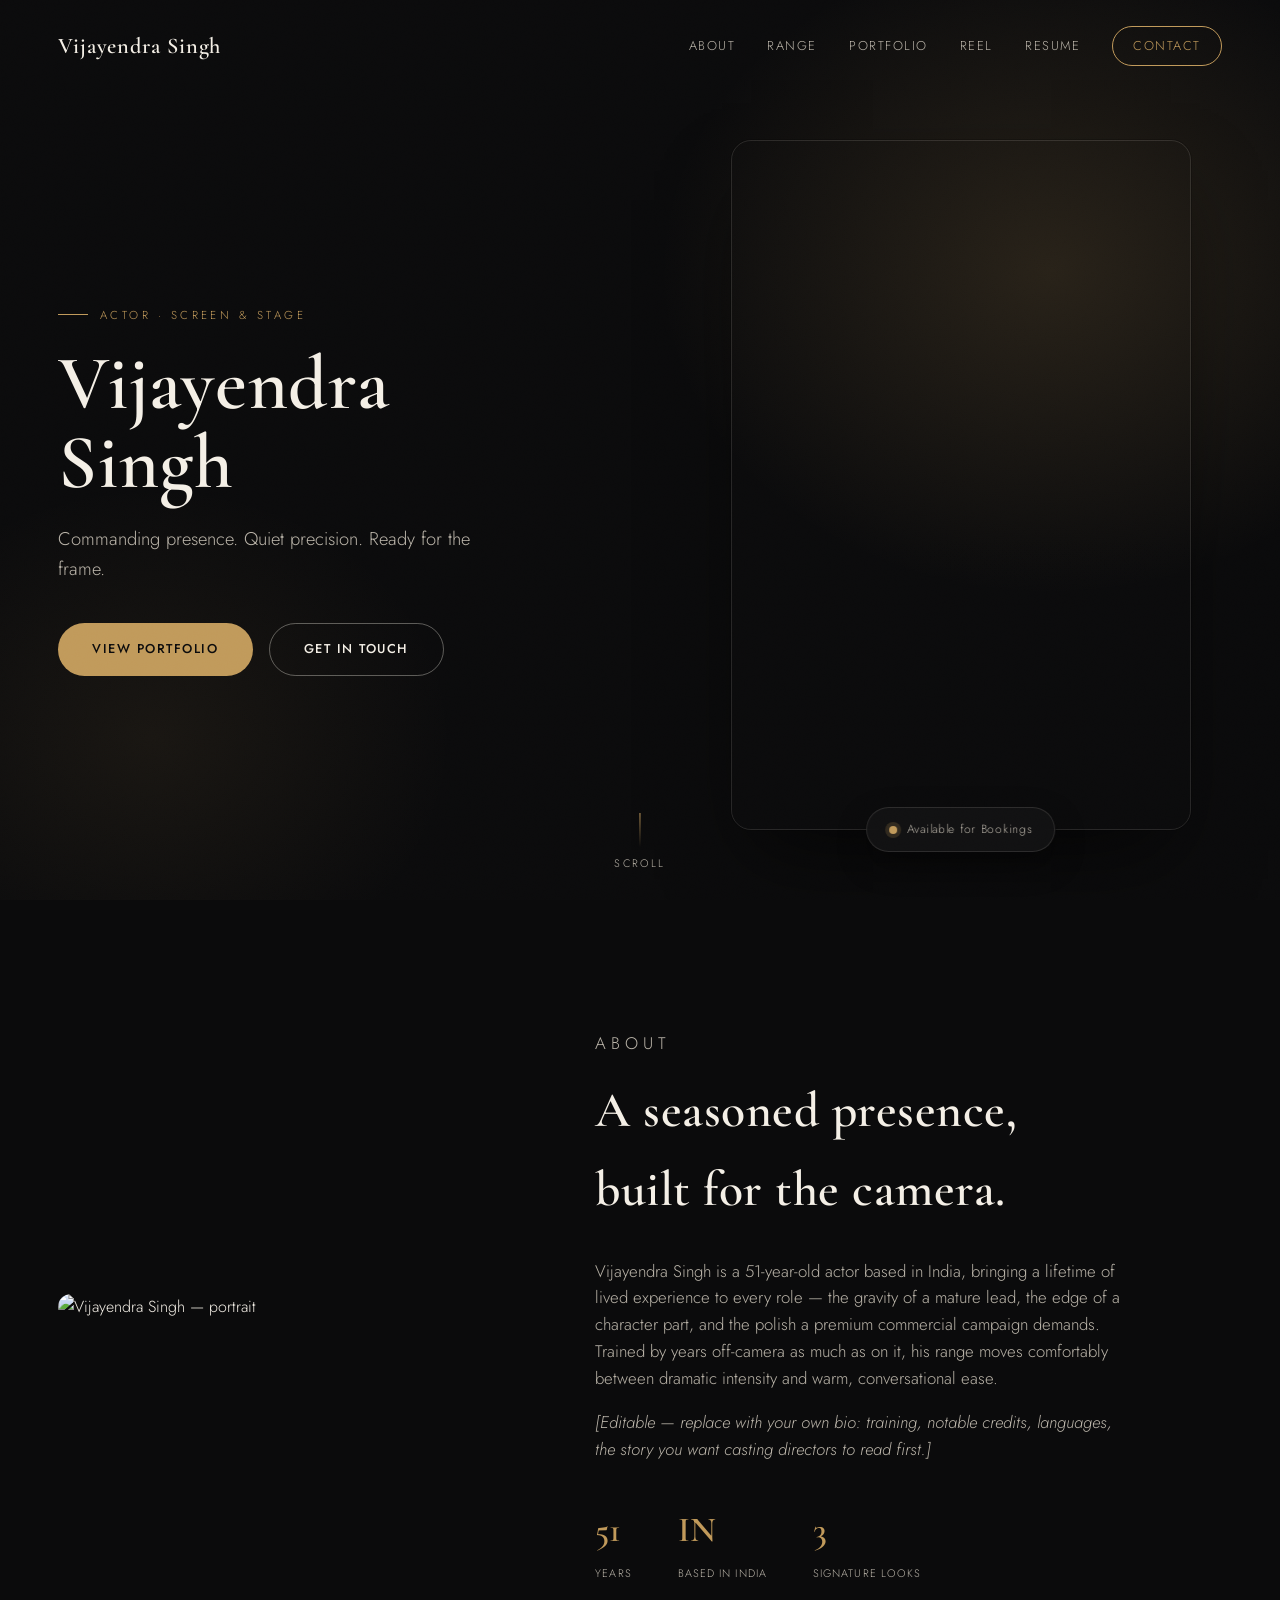
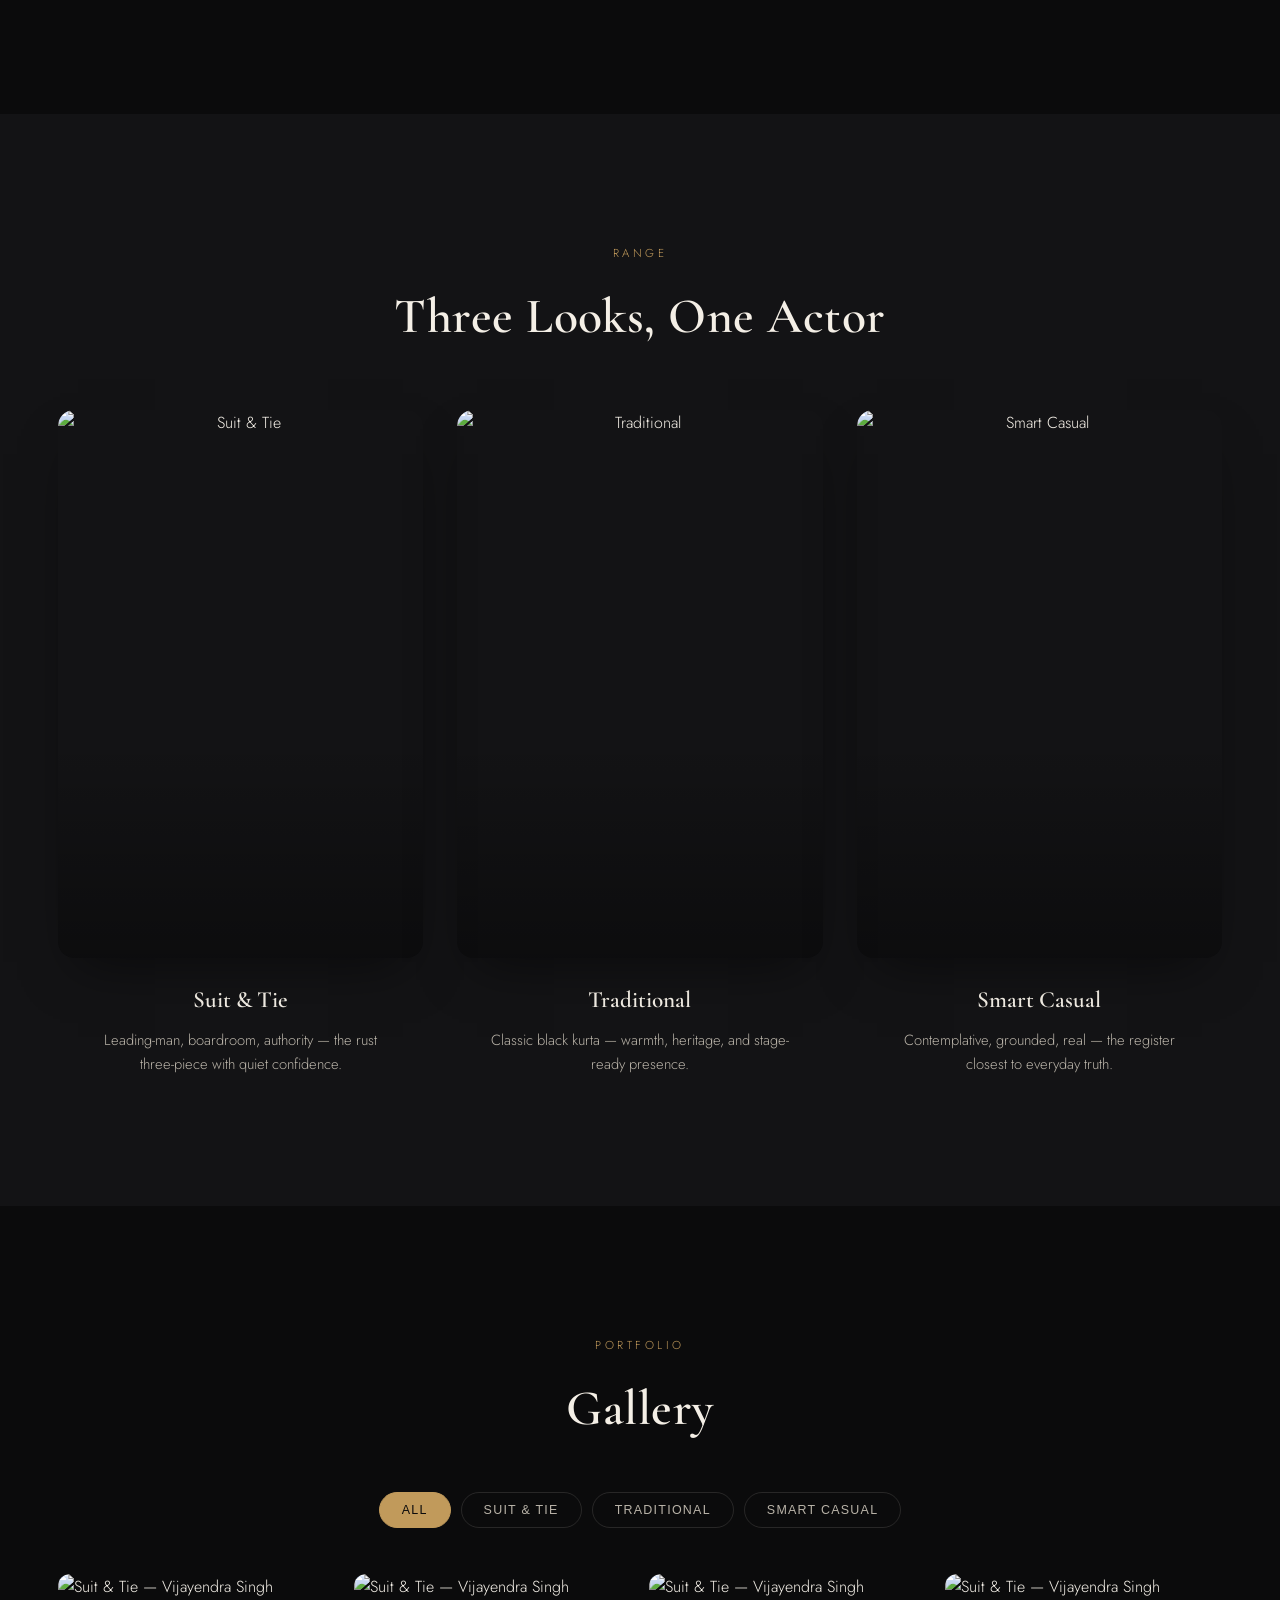
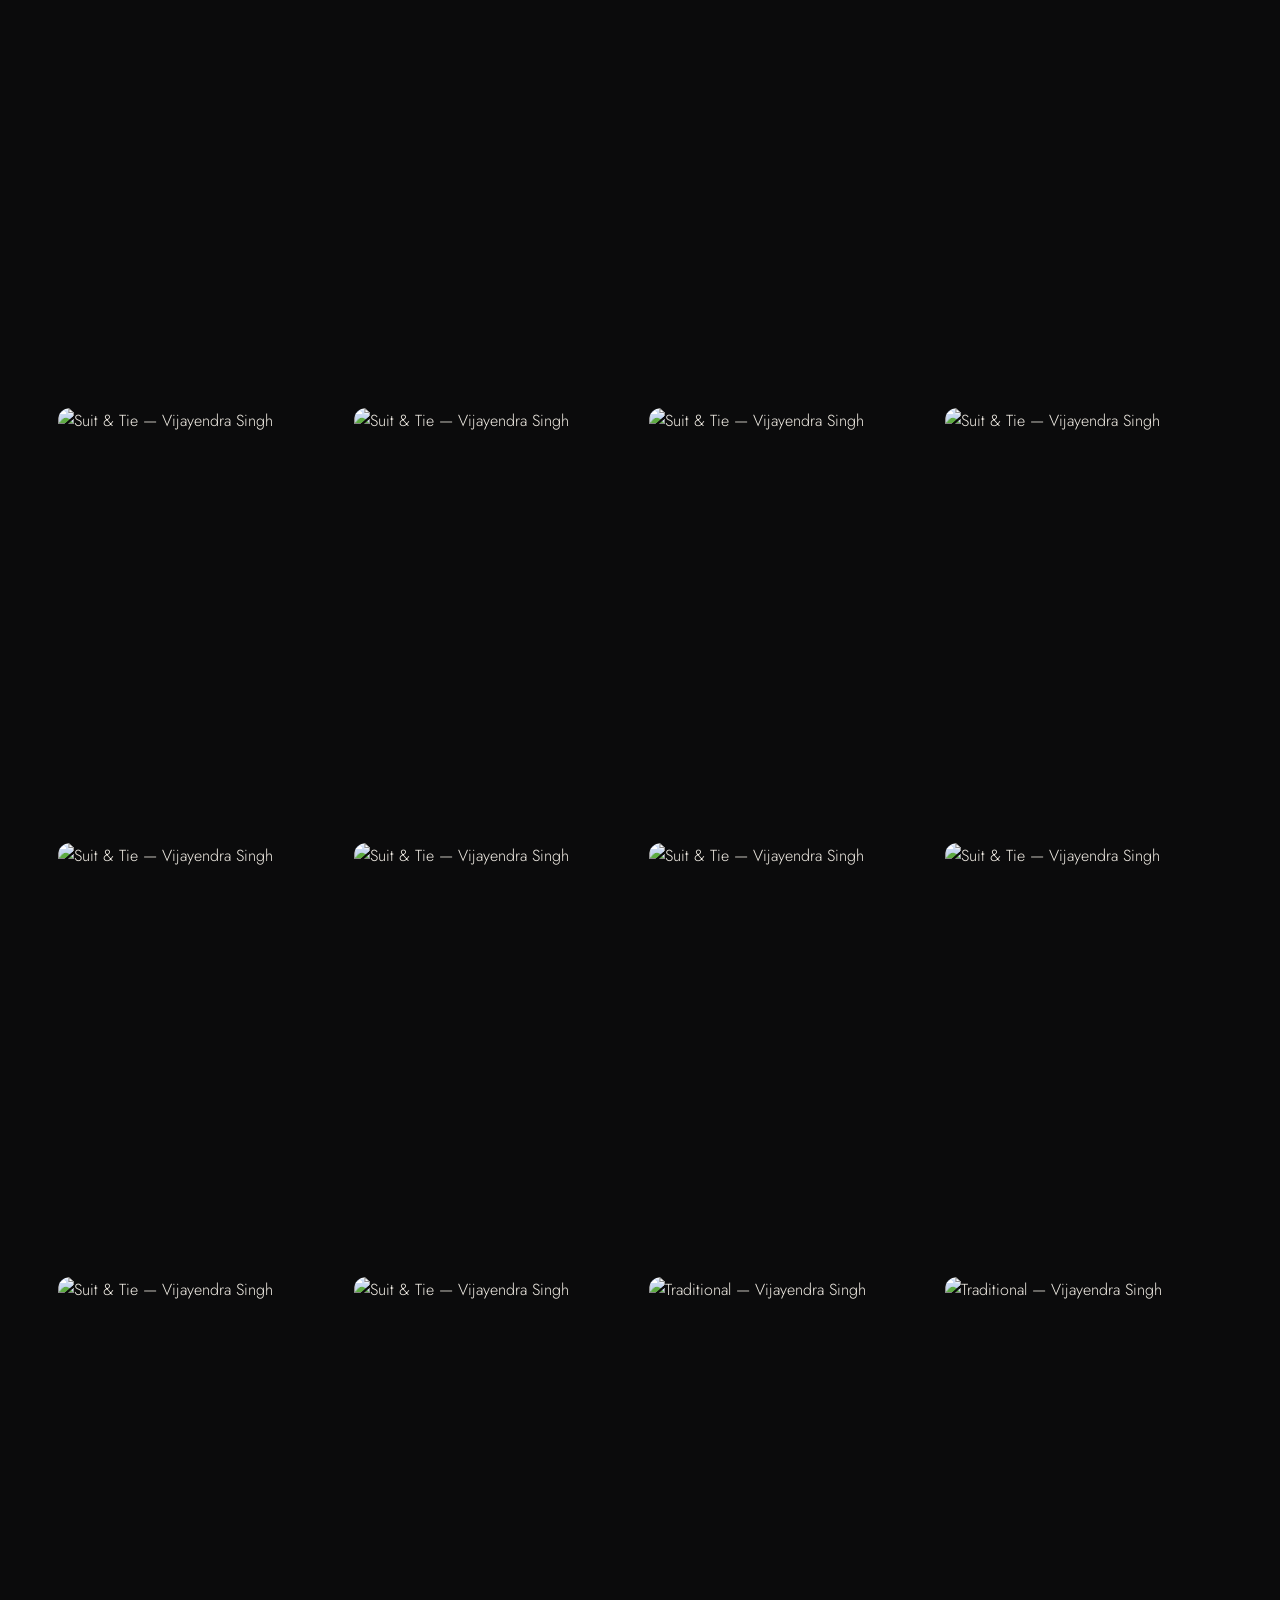
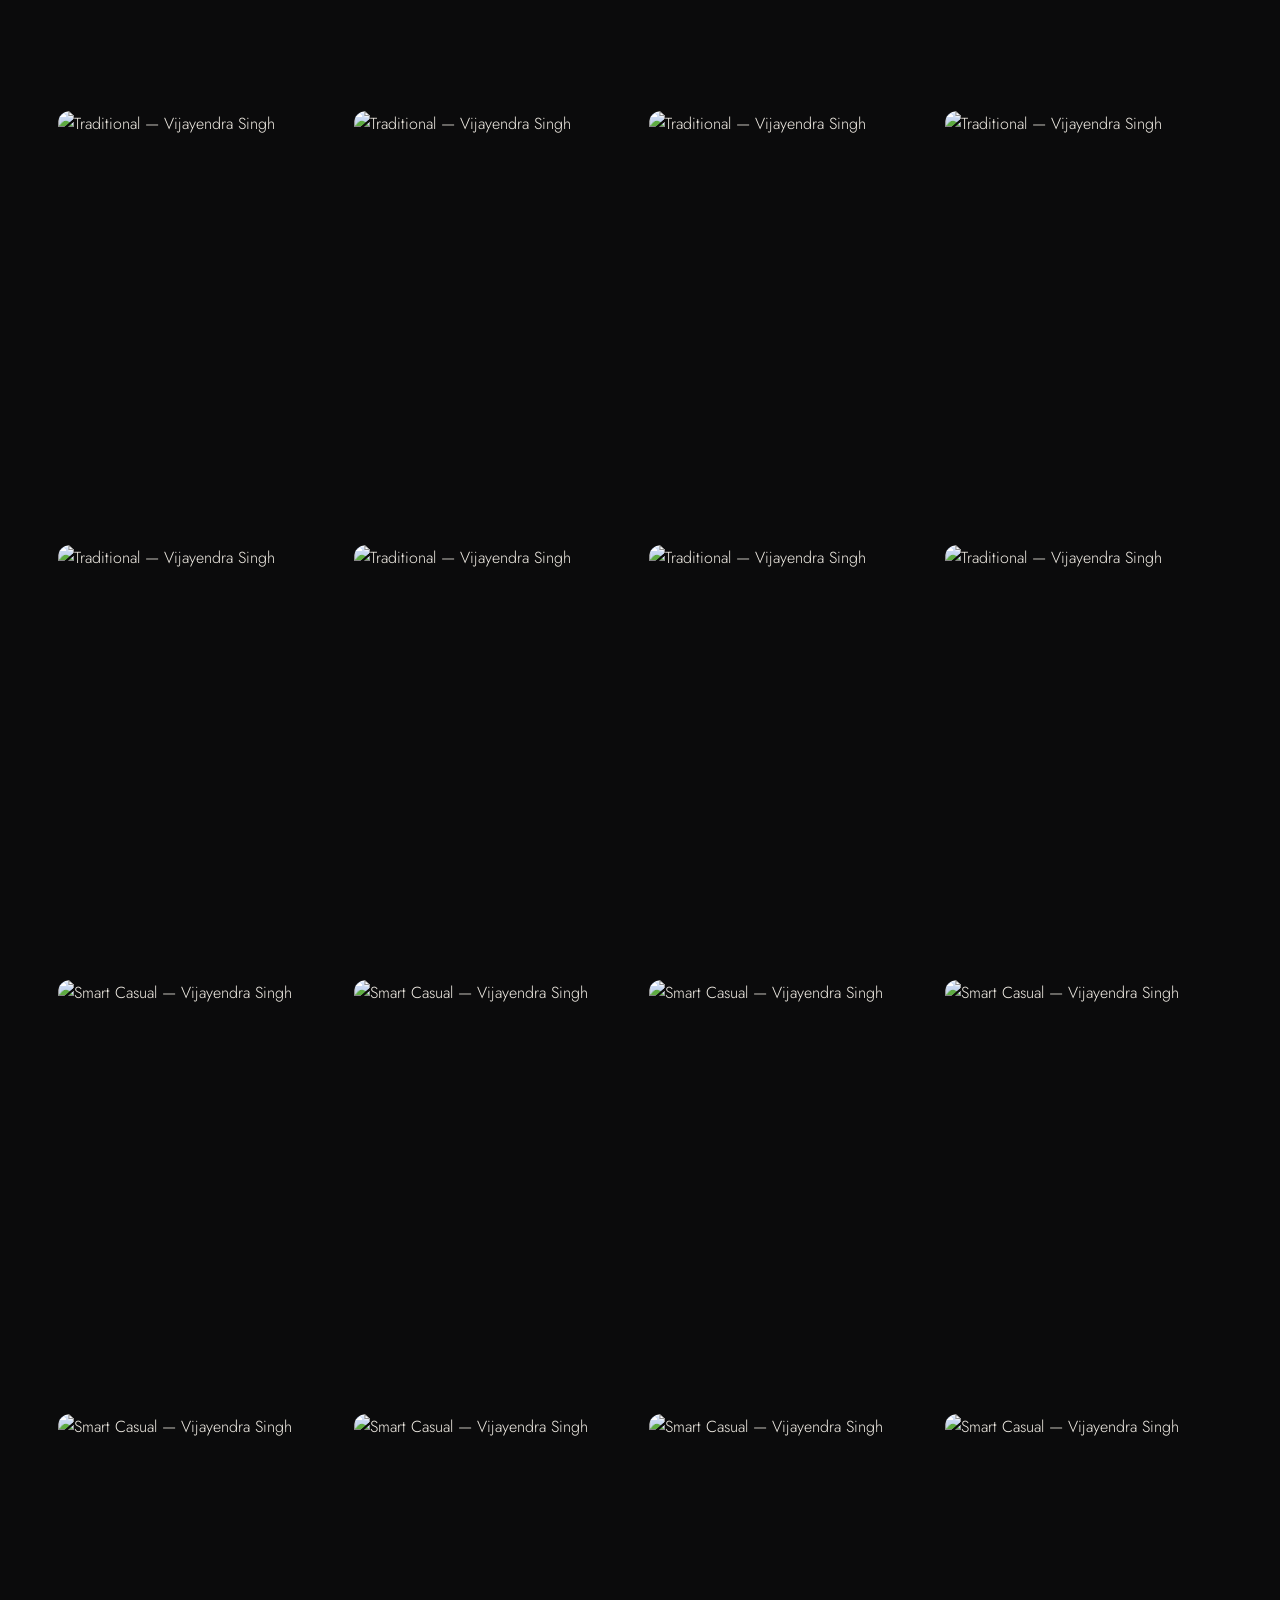
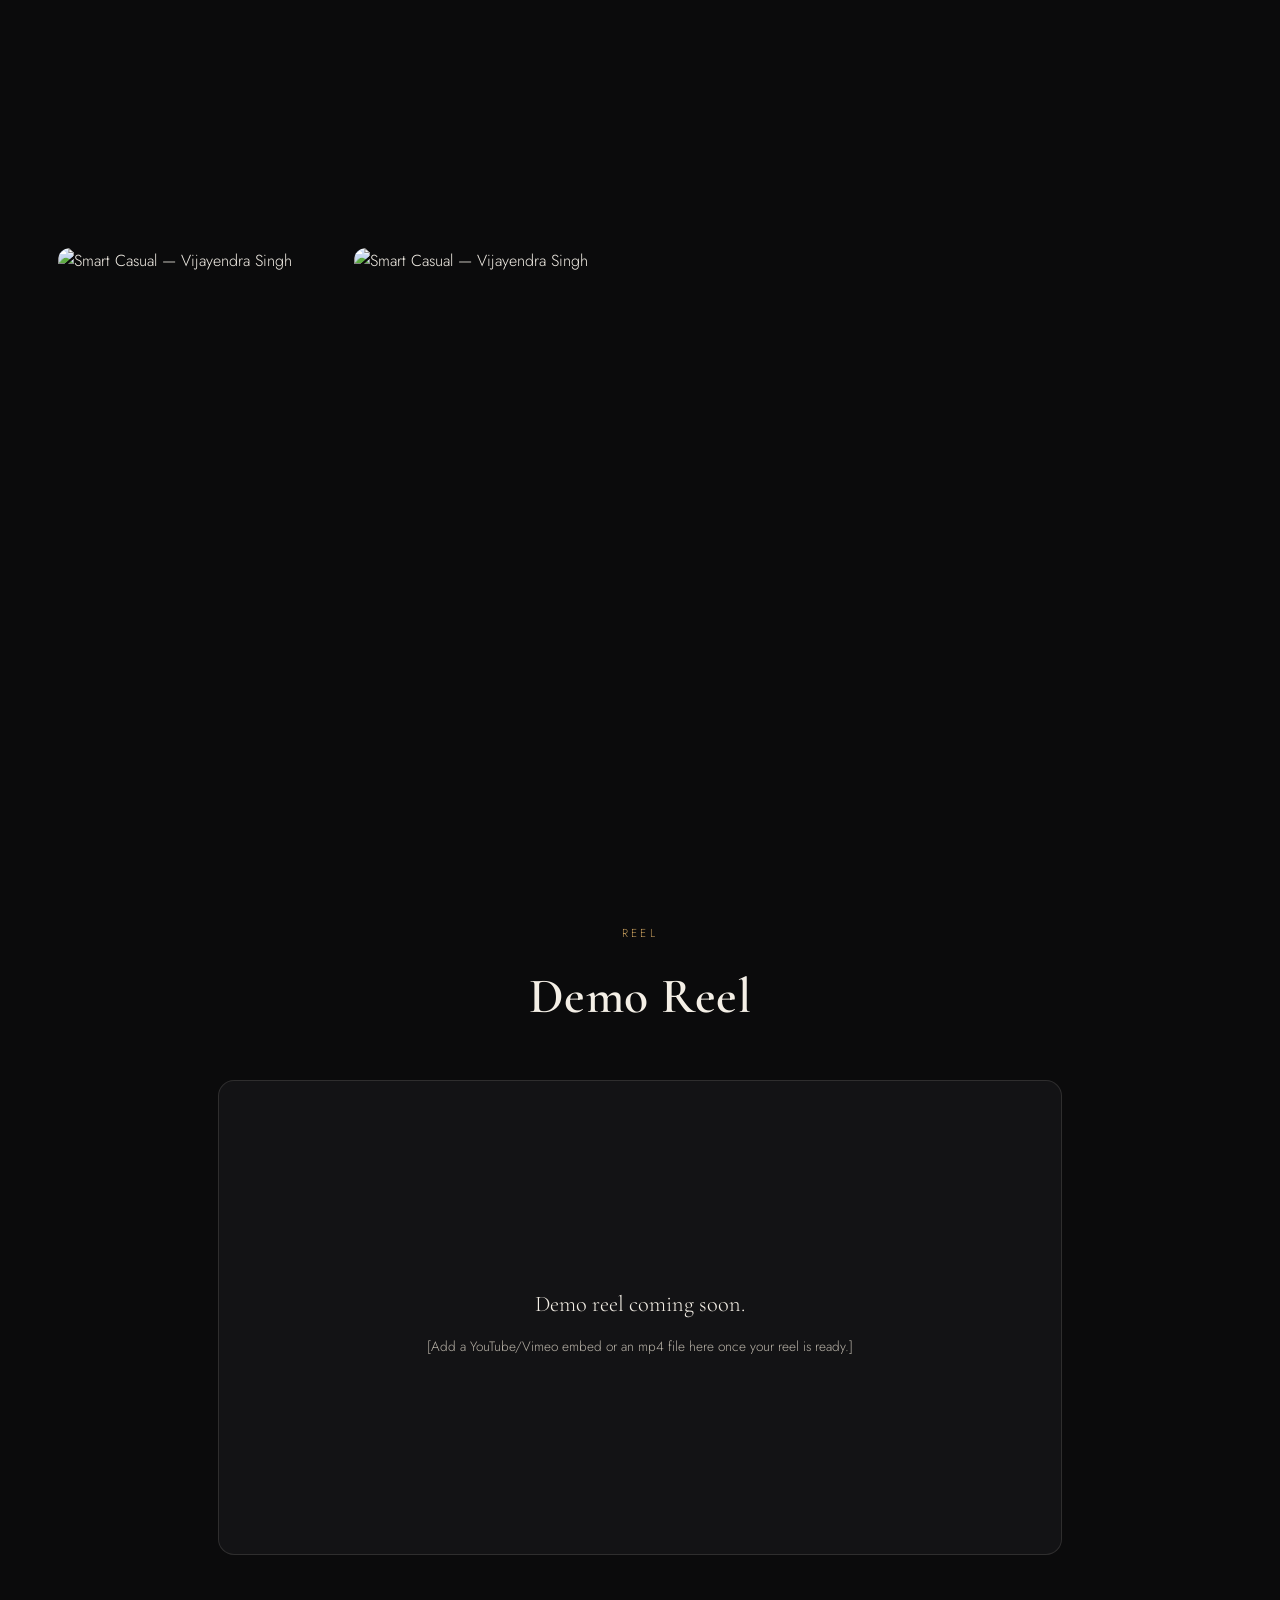
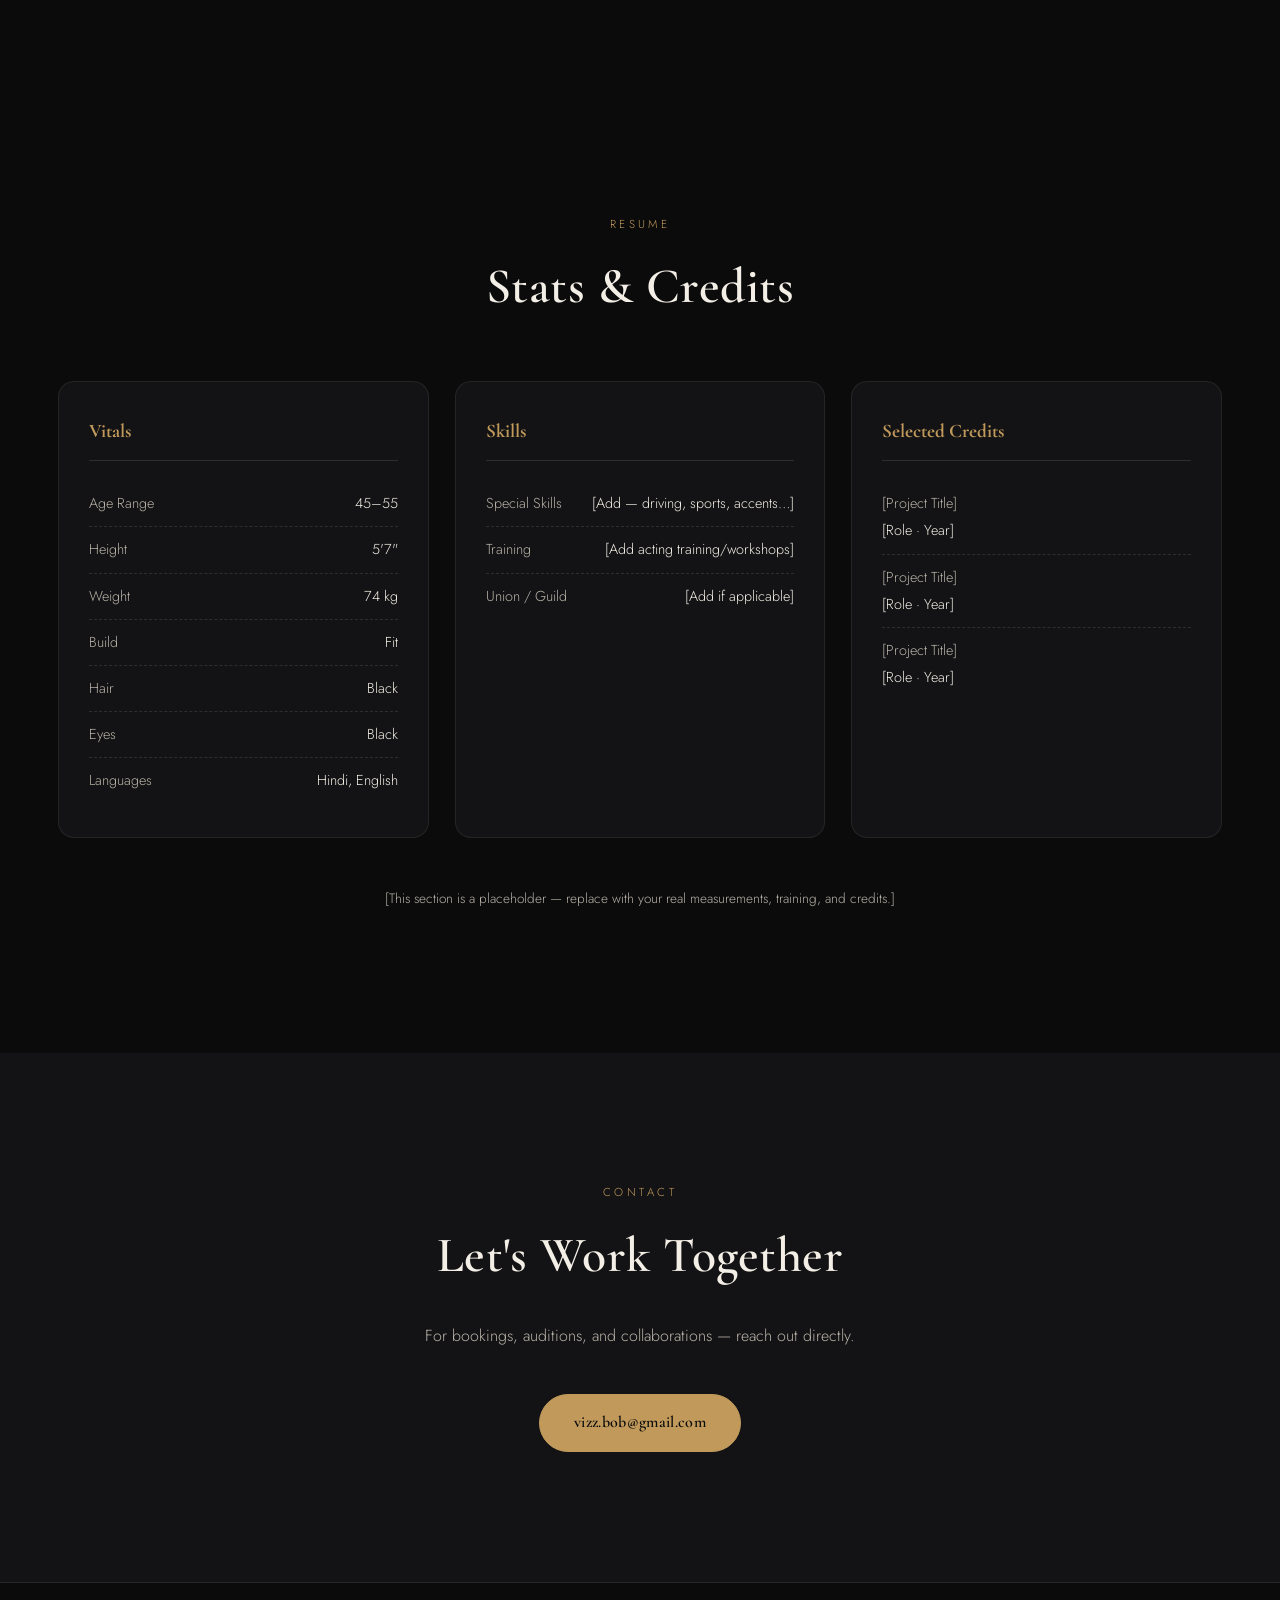
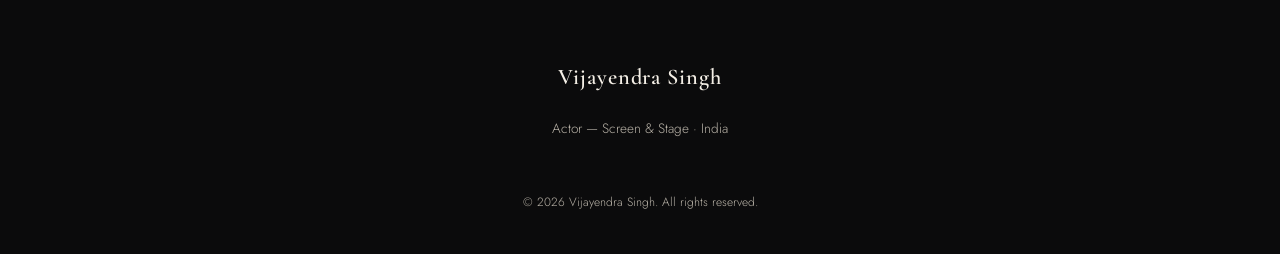
==== commit 3c1ca3d9: "Add Contact section, WhatsApp chat, CMS updates" ====
--- a/index.html
+++ b/index.html
@@ -123,22 +123,35 @@
 
 </main>
 
-<footer class="site-footer" id="contact">
+<section class="section contact-section" id="contact">
+  <div class="container">
+    <p class="kicker center reveal">Contact</p>
+    <h2 class="center reveal">Let's Work Together</h2>
+    <p class="center muted contact-lead reveal">For bookings, auditions, and collaborations — reach out directly.</p>
+    <div class="contact-links reveal">
+      <a href="#" class="contact-link contact-link-primary js-email"></a>
+      <a href="#" class="contact-link" id="whatsappLink" target="_blank" rel="noopener" style="display:none">WhatsApp</a>
+      <a href="#" class="contact-link" id="igLink" target="_blank" rel="noopener" style="display:none">Instagram</a>
+      <a href="#" class="contact-link" id="imdbLink" target="_blank" rel="noopener" style="display:none">IMDb</a>
+    </div>
+  </div>
+</section>
+
+<footer class="site-footer">
   <div class="container footer-inner">
     <div>
       <p class="logo" id="footerLogo">Vijayendra Singh</p>
       <p class="muted small">Actor — Screen &amp; Stage · India</p>
     </div>
-    <div class="footer-contact">
-      <a href="#" class="js-email"></a>
-      <div class="socials">
-        <a href="#" id="igLink" aria-label="Instagram">Instagram</a>
-        <a href="#" id="imdbLink" aria-label="IMDb">IMDb</a>
-      </div>
-    </div>
   </div>
   <p class="copyright">© <span id="year"></span> <span id="footerName">Vijayendra Singh</span>. All rights reserved.</p>
 </footer>
+
+<a href="#" class="wa-float" id="waFloat" target="_blank" rel="noopener" aria-label="Chat on WhatsApp" style="display:none">
+  <svg viewBox="0 0 32 32" width="28" height="28" fill="currentColor" aria-hidden="true">
+    <path d="M16.004 3C9.377 3 4 8.373 4 15c0 2.31.65 4.47 1.78 6.31L4 29l7.86-1.75A11.9 11.9 0 0 0 16.004 27C22.63 27 28 21.627 28 15S22.63 3 16.004 3Zm6.99 16.66c-.3.84-1.7 1.61-2.35 1.68-.6.07-1.35.1-2.18-.14-.5-.15-1.15-.37-1.98-.73-3.49-1.5-5.77-4.98-5.94-5.21-.17-.23-1.42-1.89-1.42-3.6 0-1.72.9-2.56 1.22-2.91.32-.35.7-.44.93-.44.23 0 .47.002.67.012.22.01.5-.08.79.6.3.71 1.02 2.46 1.11 2.64.09.18.15.4.03.63-.12.23-.18.37-.36.57-.18.2-.38.45-.54.6-.18.17-.37.36-.16.71.21.35.94 1.55 2.02 2.51 1.39 1.24 2.56 1.62 2.92 1.8.36.18.57.15.78-.09.21-.24.9-1.05 1.14-1.41.24-.36.48-.3.79-.18.32.12 2.03.96 2.38 1.13.35.18.58.26.66.41.09.15.09.86-.21 1.7Z"/>
+  </svg>
+</a>
 
 <div class="lightbox" id="lightbox">
   <button class="lb-close" id="lbClose" aria-label="Close">&times;</button>
--- a/css/style.css
+++ b/css/style.css
@@ -286,19 +286,47 @@
 .resume-list.credits li { flex-direction: column; gap: 4px; }
 .resume-note { margin-top: 50px; }
 
+/* contact */
+.contact-section { background: var(--bg-alt); }
+.contact-lead { max-width: 480px; margin: 0 auto 46px; }
+.contact-links {
+  display: flex; flex-wrap: wrap; align-items: center; justify-content: center; gap: 16px;
+}
+.contact-link {
+  display: inline-flex; align-items: center; gap: 10px;
+  padding: 15px 30px; border: 1px solid var(--line); border-radius: 999px;
+  font-size: .8rem; text-transform: uppercase; letter-spacing: .1em; color: var(--ink-dim);
+  transition: all .3s var(--ease);
+}
+.contact-link:hover { color: var(--ink); border-color: var(--ink-dim); transform: translateY(-3px); }
+.contact-link-primary {
+  background: var(--accent); color: var(--bg); border-color: var(--accent);
+  font-family: var(--serif); font-size: 1rem; text-transform: none; letter-spacing: .02em; font-weight: 600;
+  padding: 15px 34px;
+}
+.contact-link-primary:hover { background: var(--accent-soft); border-color: var(--accent-soft); color: var(--bg); }
+
 /* footer */
-.site-footer { padding: 74px 0 30px; border-top: 1px solid var(--line); }
-.footer-inner { display: flex; justify-content: space-between; align-items: flex-end; flex-wrap: wrap; gap: 30px; }
-.footer-contact { text-align: right; }
-.footer-contact a[href^="mailto"] {
-  font-family: var(--serif); font-size: 1.35rem; color: var(--accent);
-  transition: color .25s;
-}
-.footer-contact a[href^="mailto"]:hover { color: var(--accent-soft); }
-.socials { display: flex; gap: 18px; margin-top: 16px; justify-content: flex-end; }
-.socials a { font-size: .78rem; text-transform: uppercase; letter-spacing: .1em; color: var(--ink-dim); }
-.socials a:hover { color: var(--ink); }
-.copyright { text-align: center; color: var(--ink-dim); font-size: .75rem; margin-top: 54px; }
+.site-footer { padding: 54px 0 30px; border-top: 1px solid var(--line); }
+.footer-inner { display: flex; justify-content: center; align-items: center; text-align: center; }
+.copyright { text-align: center; color: var(--ink-dim); font-size: .75rem; margin-top: 40px; }
+
+/* floating whatsapp button */
+.wa-float {
+  position: fixed; right: 24px; bottom: 24px; z-index: 300;
+  width: 58px; height: 58px; border-radius: 50%;
+  background: #25D366; color: #0b0b0c;
+  display: flex; align-items: center; justify-content: center;
+  box-shadow: 0 12px 30px rgba(0,0,0,0.4), 0 0 0 0 rgba(37,211,102,0.5);
+  animation: wa-pulse 2.4s infinite;
+  transition: transform .25s var(--ease);
+}
+.wa-float:hover { transform: scale(1.08); }
+@keyframes wa-pulse {
+  0% { box-shadow: 0 12px 30px rgba(0,0,0,0.4), 0 0 0 0 rgba(37,211,102,0.45); }
+  70% { box-shadow: 0 12px 30px rgba(0,0,0,0.4), 0 0 0 14px rgba(37,211,102,0); }
+  100% { box-shadow: 0 12px 30px rgba(0,0,0,0.4), 0 0 0 0 rgba(37,211,102,0); }
+}
 
 /* lightbox */
 .lightbox {
@@ -347,4 +375,6 @@
   .hero { padding: 120px 0 70px; }
   .gallery-grid { grid-template-columns: repeat(2, 1fr); gap: 10px; }
   .hero-media-badge { font-size: .68rem; padding: 10px 16px; }
-}
+  .wa-float { width: 52px; height: 52px; right: 18px; bottom: 18px; }
+  .contact-link { padding: 13px 22px; }
+}
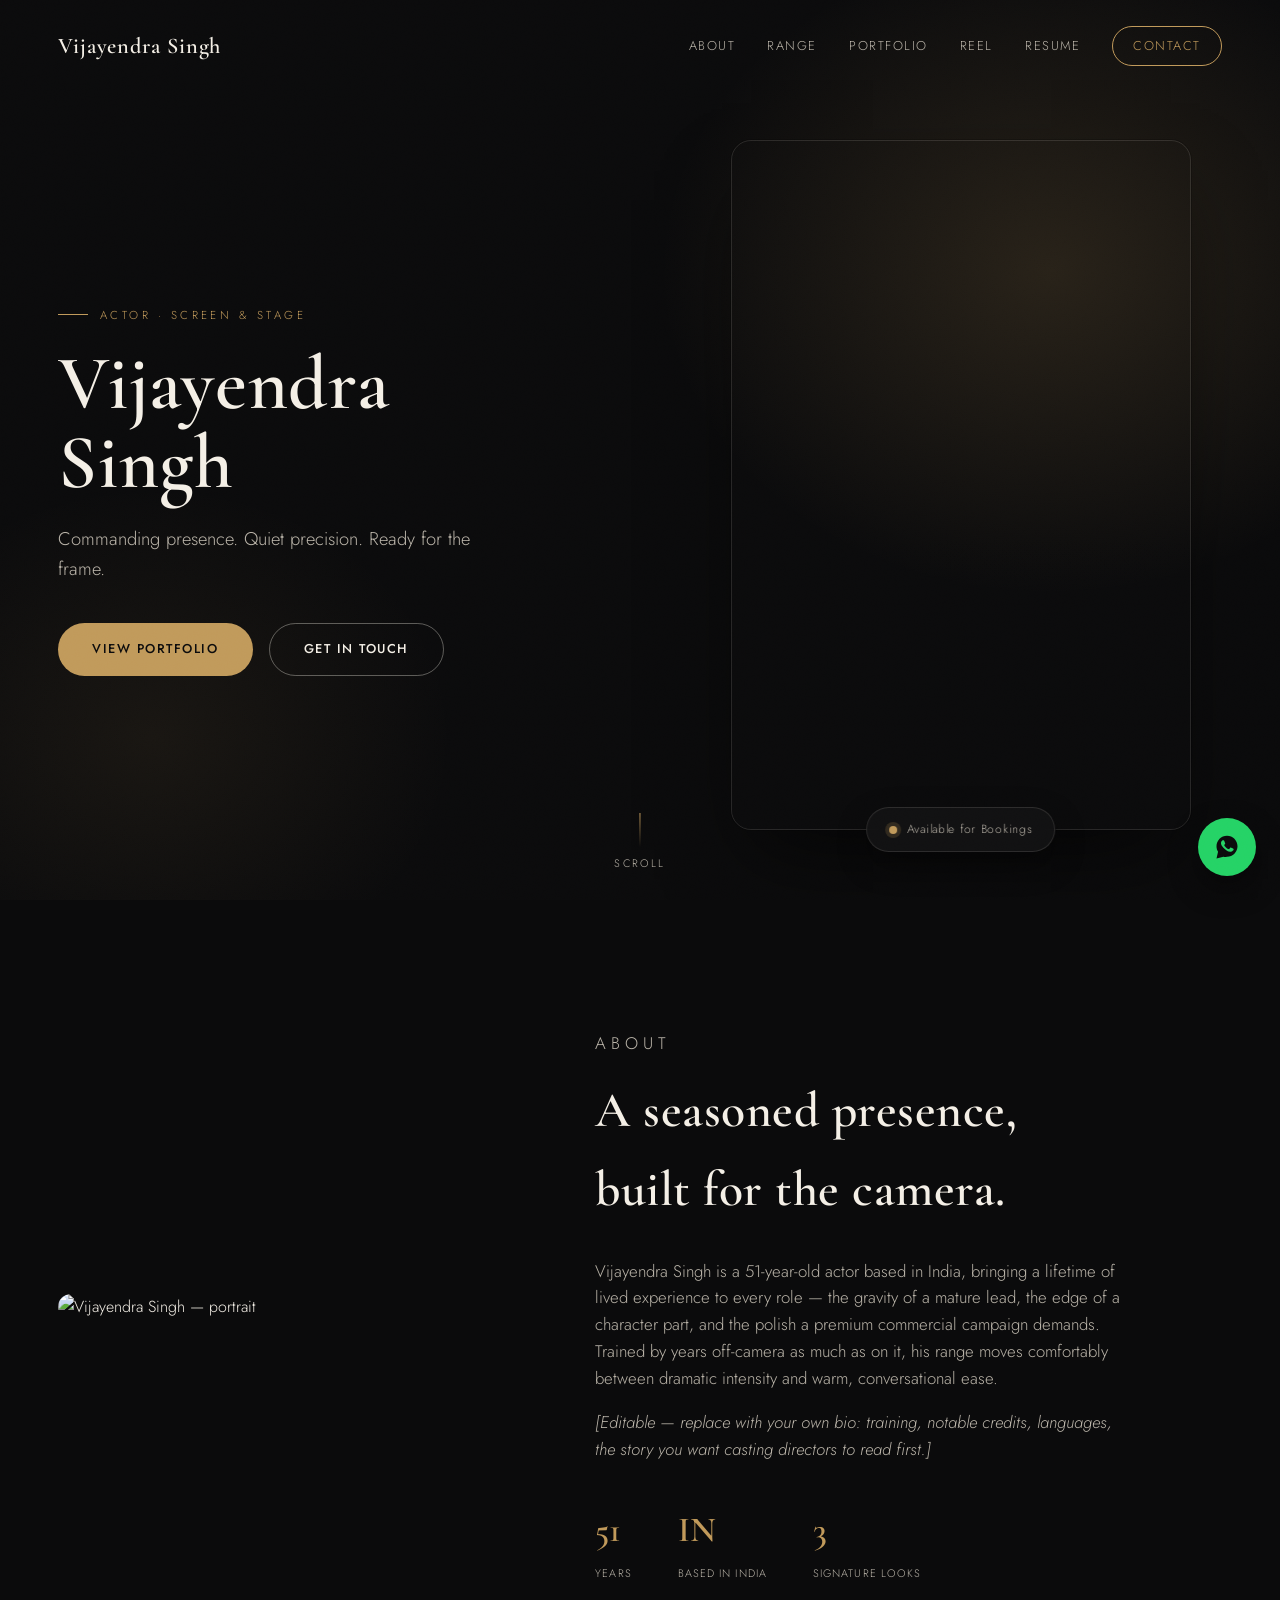
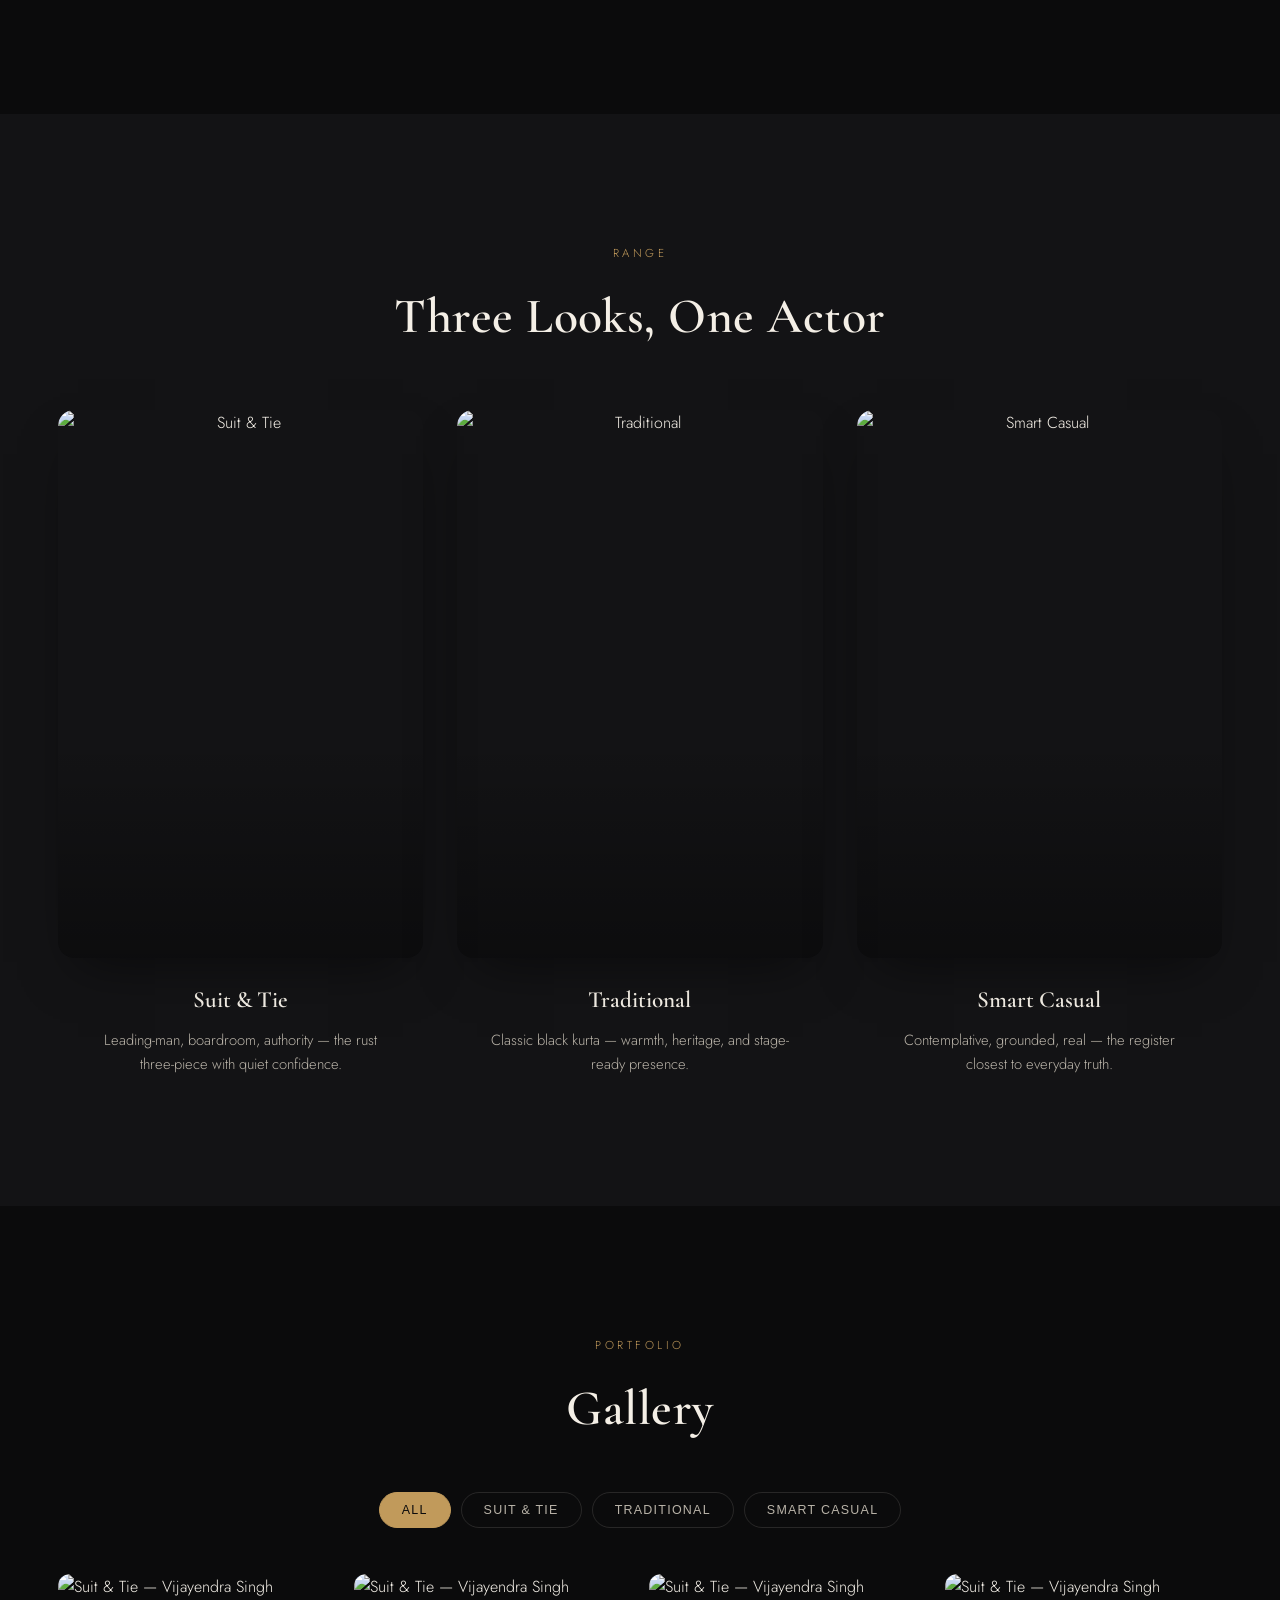
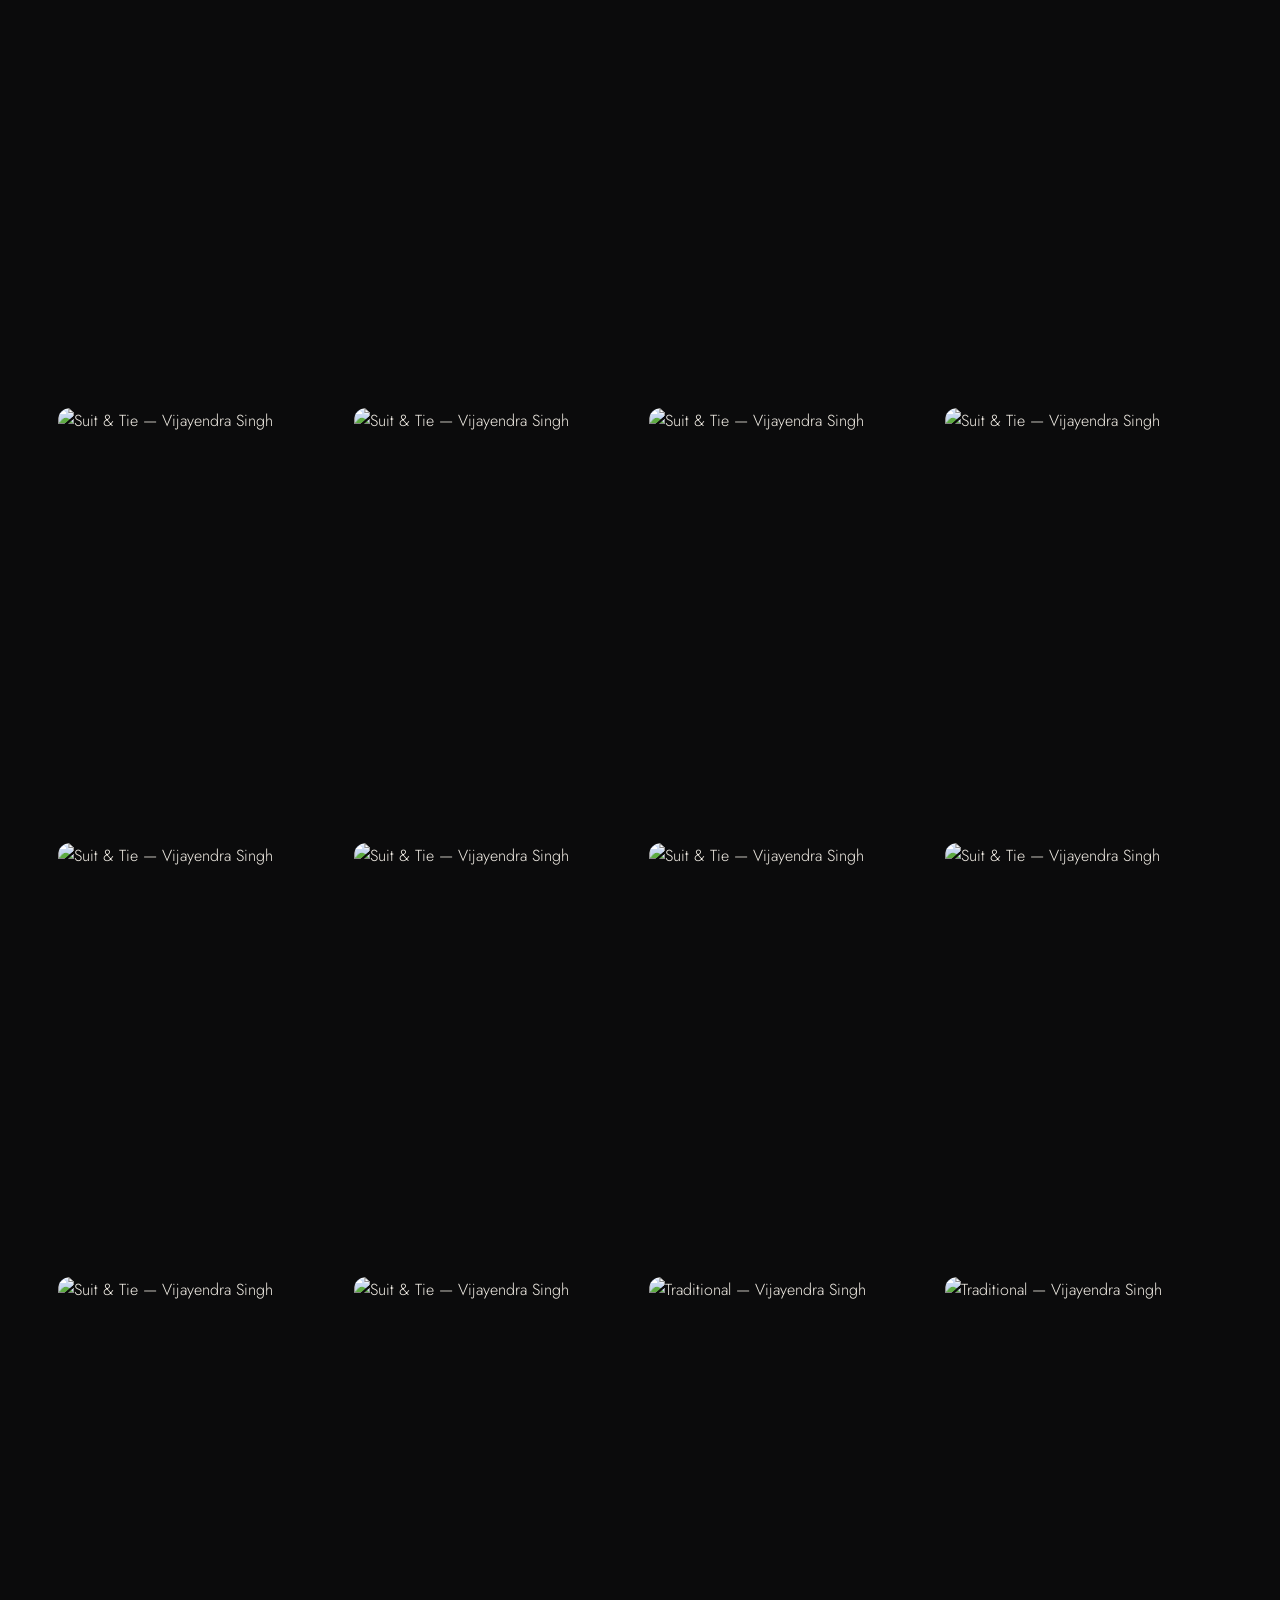
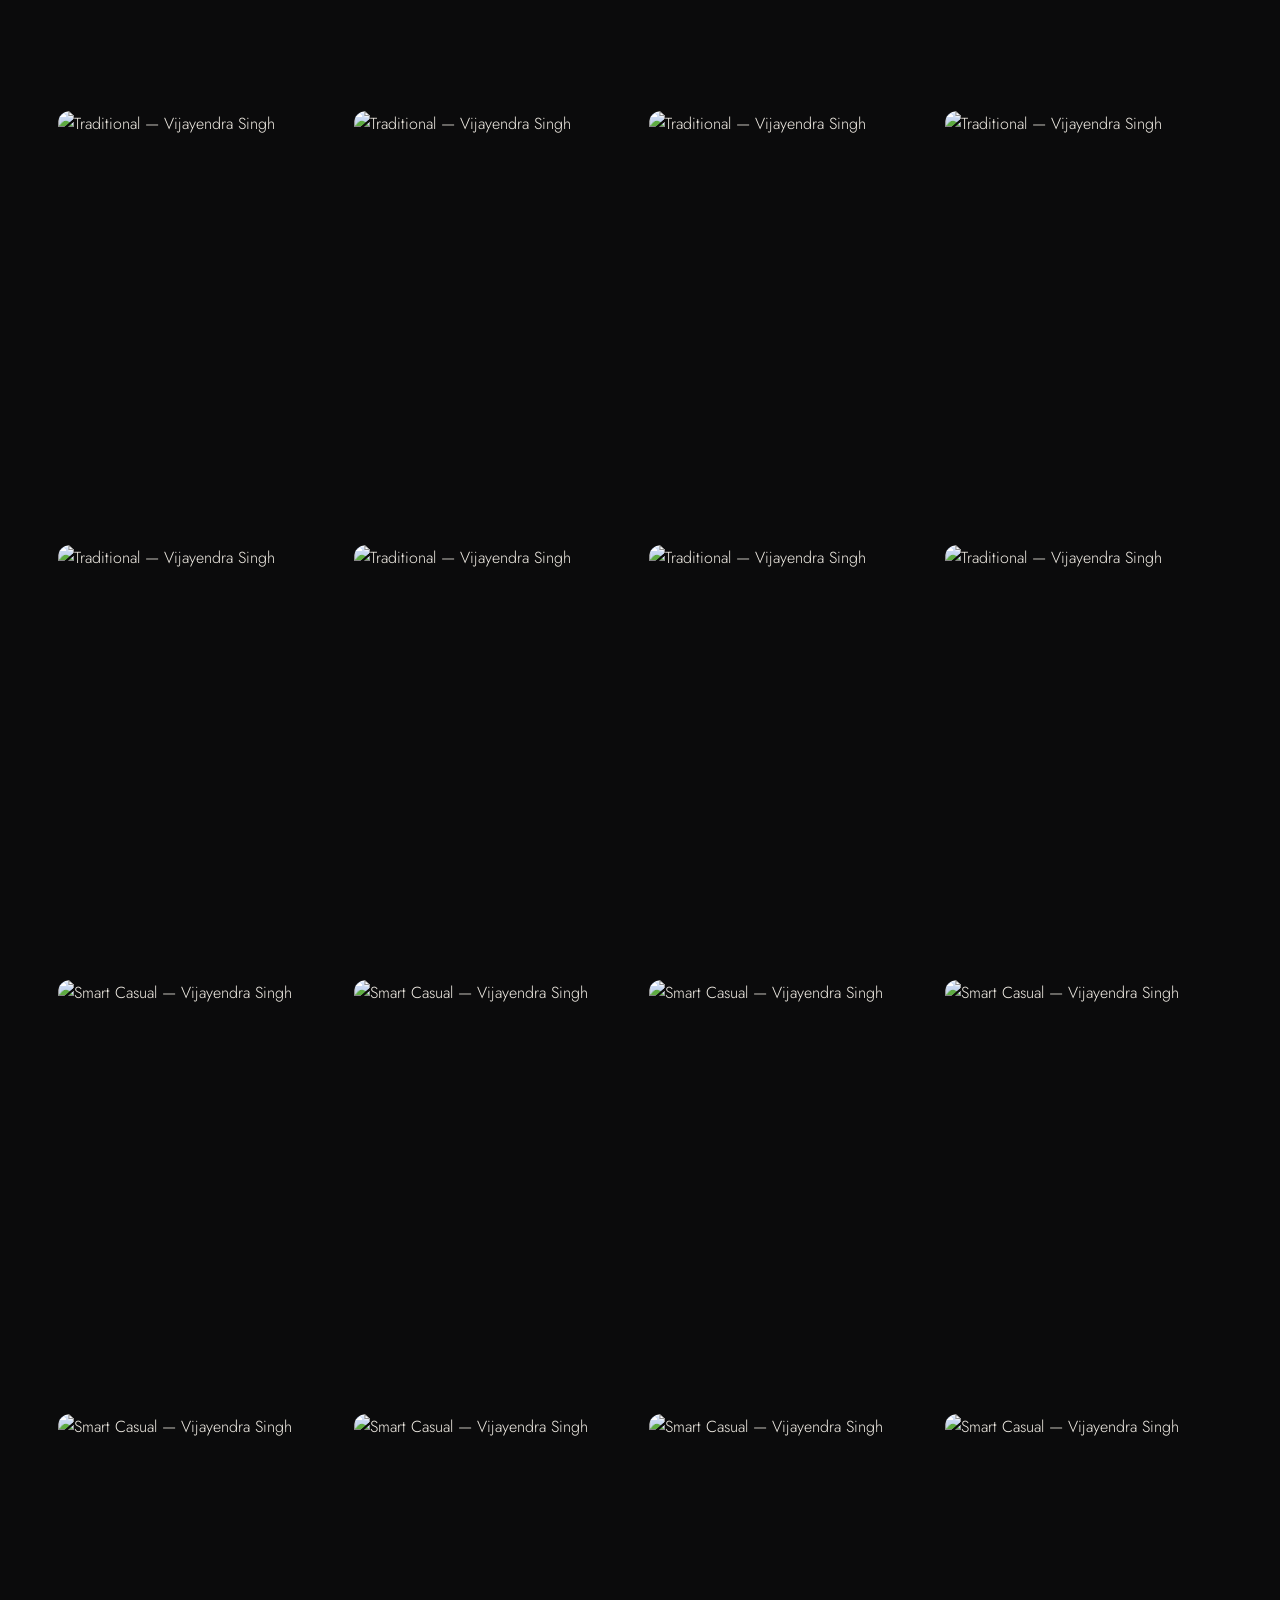
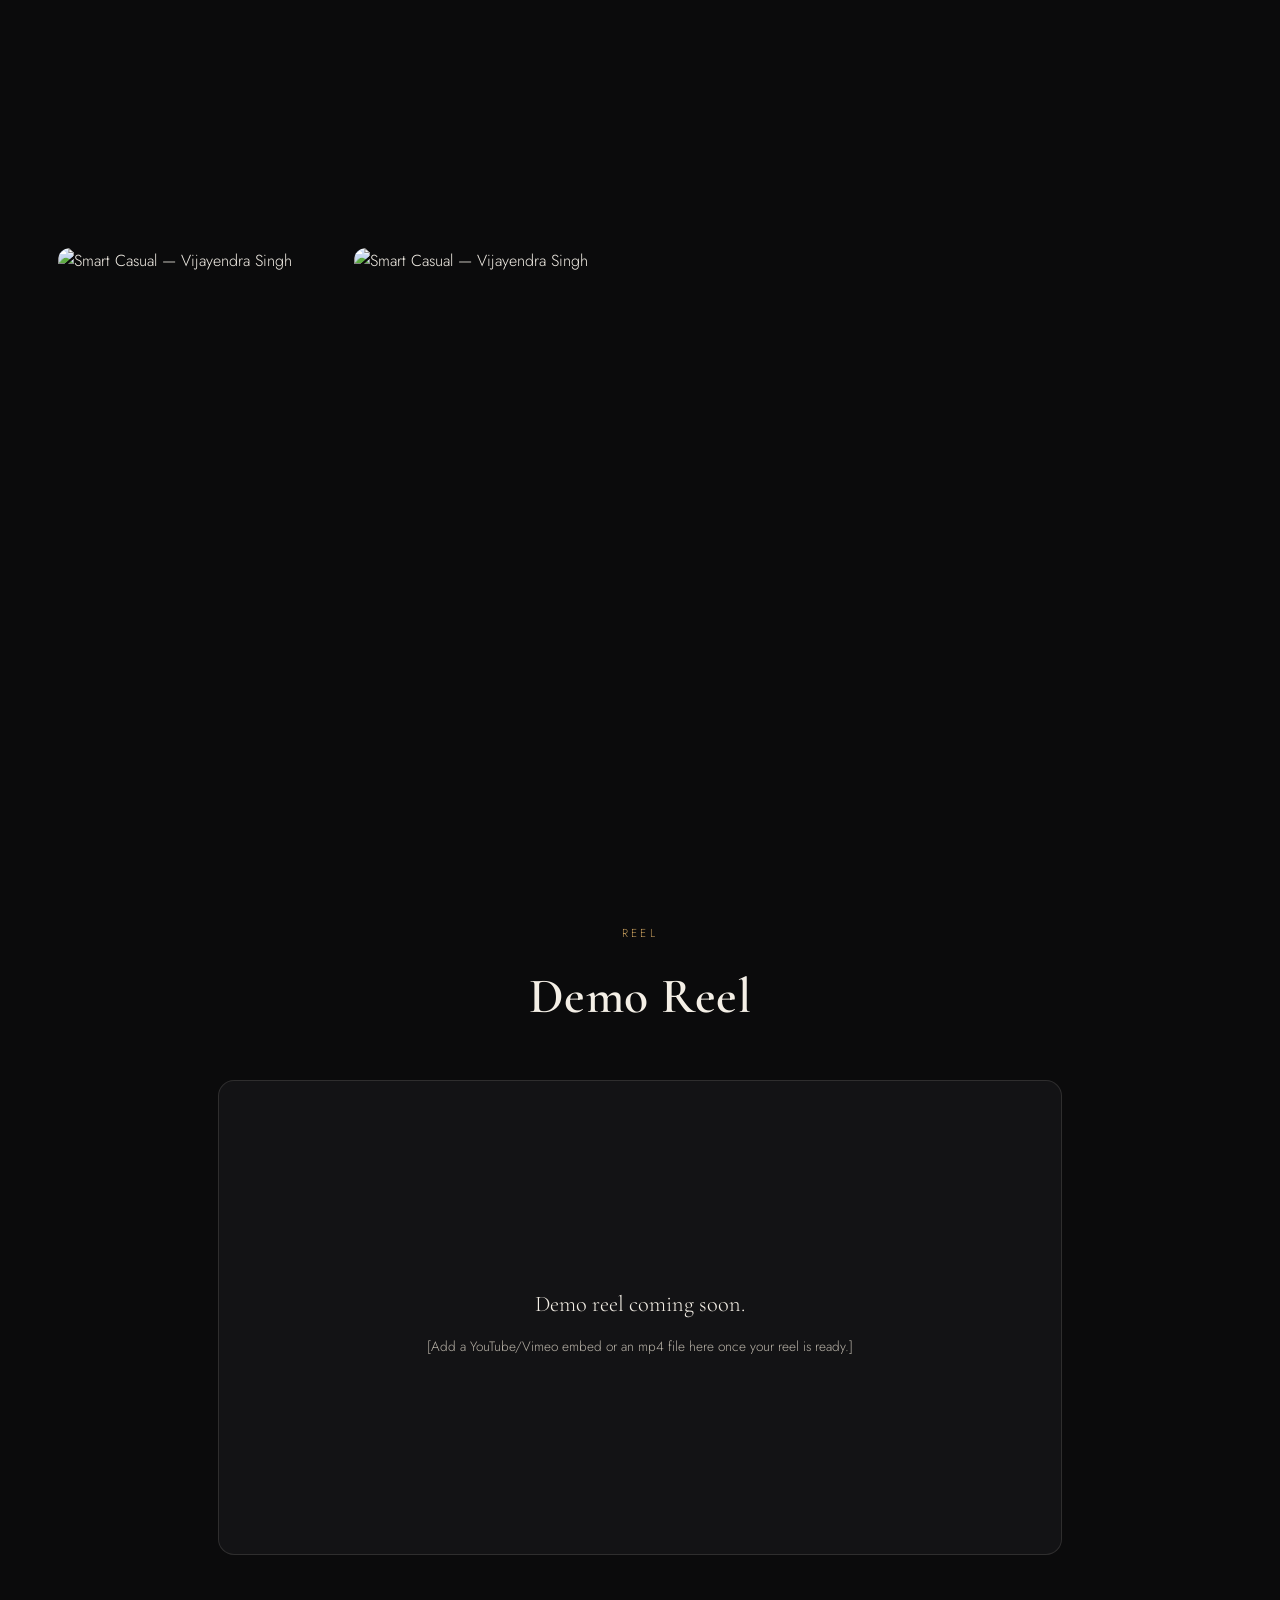
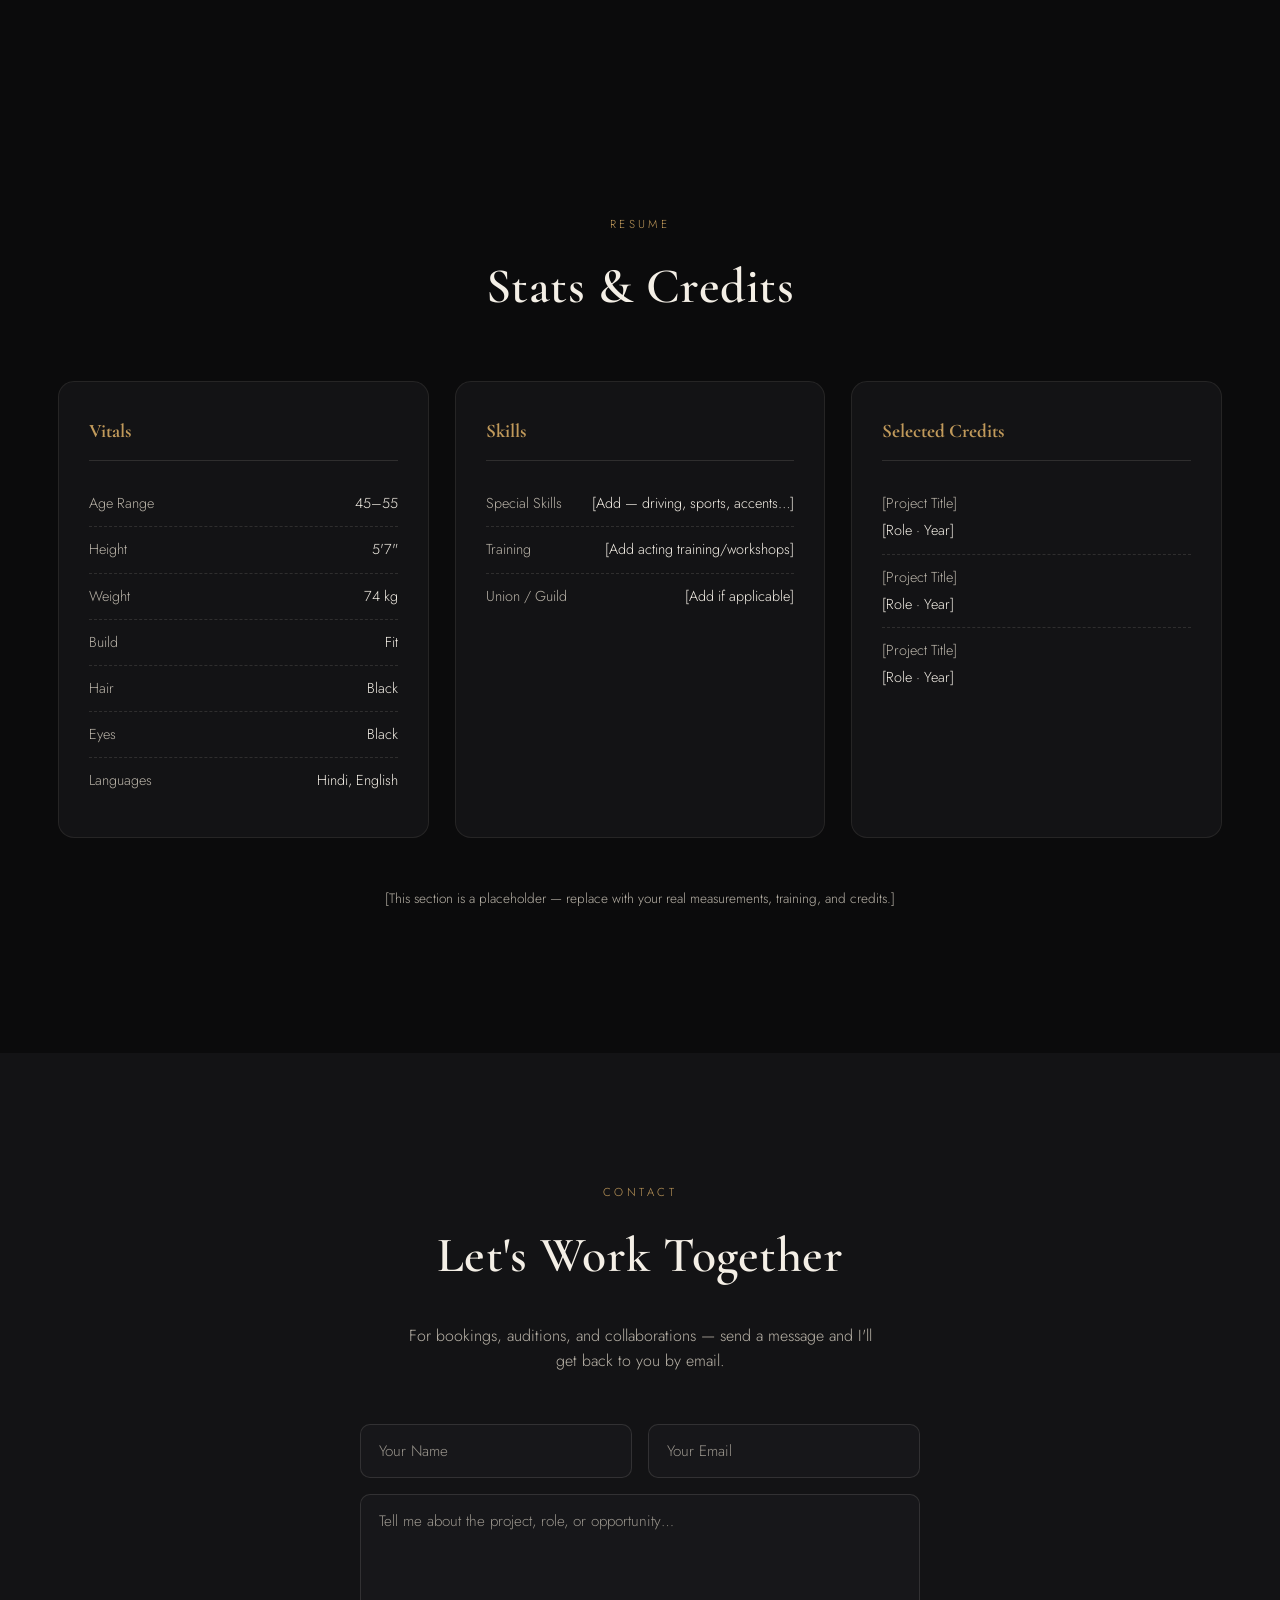
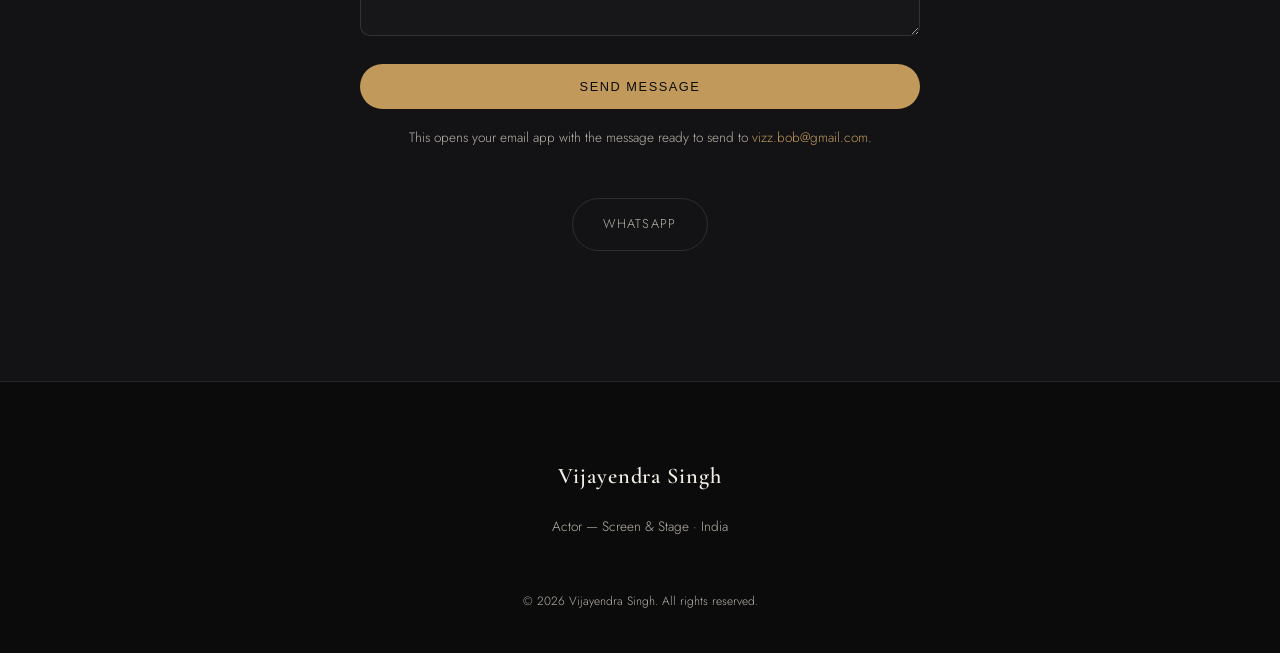
==== commit aa8f5f67: "Add WhatsApp number, real contact form (mailto handoff) to email vizz.bob@gmail.com" ====
--- a/index.html
+++ b/index.html
@@ -127,9 +127,19 @@
   <div class="container">
     <p class="kicker center reveal">Contact</p>
     <h2 class="center reveal">Let's Work Together</h2>
-    <p class="center muted contact-lead reveal">For bookings, auditions, and collaborations — reach out directly.</p>
+    <p class="center muted contact-lead reveal">For bookings, auditions, and collaborations — send a message and I'll get back to you by email.</p>
+
+    <form class="contact-form reveal" id="contactForm">
+      <div class="form-row">
+        <input type="text" id="cfName" name="name" placeholder="Your Name" autocomplete="name" required>
+        <input type="email" id="cfEmail" name="email" placeholder="Your Email" autocomplete="email" required>
+      </div>
+      <textarea id="cfMessage" name="message" rows="5" placeholder="Tell me about the project, role, or opportunity…" required></textarea>
+      <button type="submit" class="btn btn-primary form-submit">Send Message</button>
+      <p class="form-note muted small">This opens your email app with the message ready to send to <a href="#" class="js-email"></a>.</p>
+    </form>
+
     <div class="contact-links reveal">
-      <a href="#" class="contact-link contact-link-primary js-email"></a>
       <a href="#" class="contact-link" id="whatsappLink" target="_blank" rel="noopener" style="display:none">WhatsApp</a>
       <a href="#" class="contact-link" id="igLink" target="_blank" rel="noopener" style="display:none">Instagram</a>
       <a href="#" class="contact-link" id="imdbLink" target="_blank" rel="noopener" style="display:none">IMDb</a>
--- a/css/style.css
+++ b/css/style.css
@@ -288,7 +288,29 @@
 
 /* contact */
 .contact-section { background: var(--bg-alt); }
-.contact-lead { max-width: 480px; margin: 0 auto 46px; }
+.contact-lead { max-width: 480px; margin: 0 auto 50px; }
+
+.contact-form { max-width: 560px; margin: 0 auto 50px; }
+.form-row { display: grid; grid-template-columns: 1fr 1fr; gap: 16px; margin-bottom: 16px; }
+.contact-form input,
+.contact-form textarea {
+  width: 100%; background: var(--bg-alt-2); border: 1px solid var(--line);
+  border-radius: 10px; padding: 15px 18px; color: var(--ink);
+  font-family: var(--sans); font-size: .95rem; font-weight: 300;
+  transition: border-color .25s, background .25s;
+}
+.contact-form textarea { resize: vertical; min-height: 130px; margin-bottom: 20px; }
+.contact-form input::placeholder,
+.contact-form textarea::placeholder { color: var(--ink-dim); opacity: .8; }
+.contact-form input:focus,
+.contact-form textarea:focus {
+  outline: none; border-color: var(--accent); background: rgba(193,154,91,0.06);
+}
+.form-submit { width: 100%; justify-content: center; border: none; cursor: pointer; }
+.form-note { margin-top: 18px; text-align: center; }
+.form-note a { color: var(--accent); }
+.form-note a:hover { color: var(--accent-soft); }
+
 .contact-links {
   display: flex; flex-wrap: wrap; align-items: center; justify-content: center; gap: 16px;
 }
@@ -369,6 +391,7 @@
   .footer-inner { flex-direction: column; align-items: flex-start; }
   .footer-contact { text-align: left; }
   .socials { justify-content: flex-start; }
+  .form-row { grid-template-columns: 1fr; gap: 16px; }
 }
 @media (max-width: 480px) {
   .section { padding: 90px 0; }
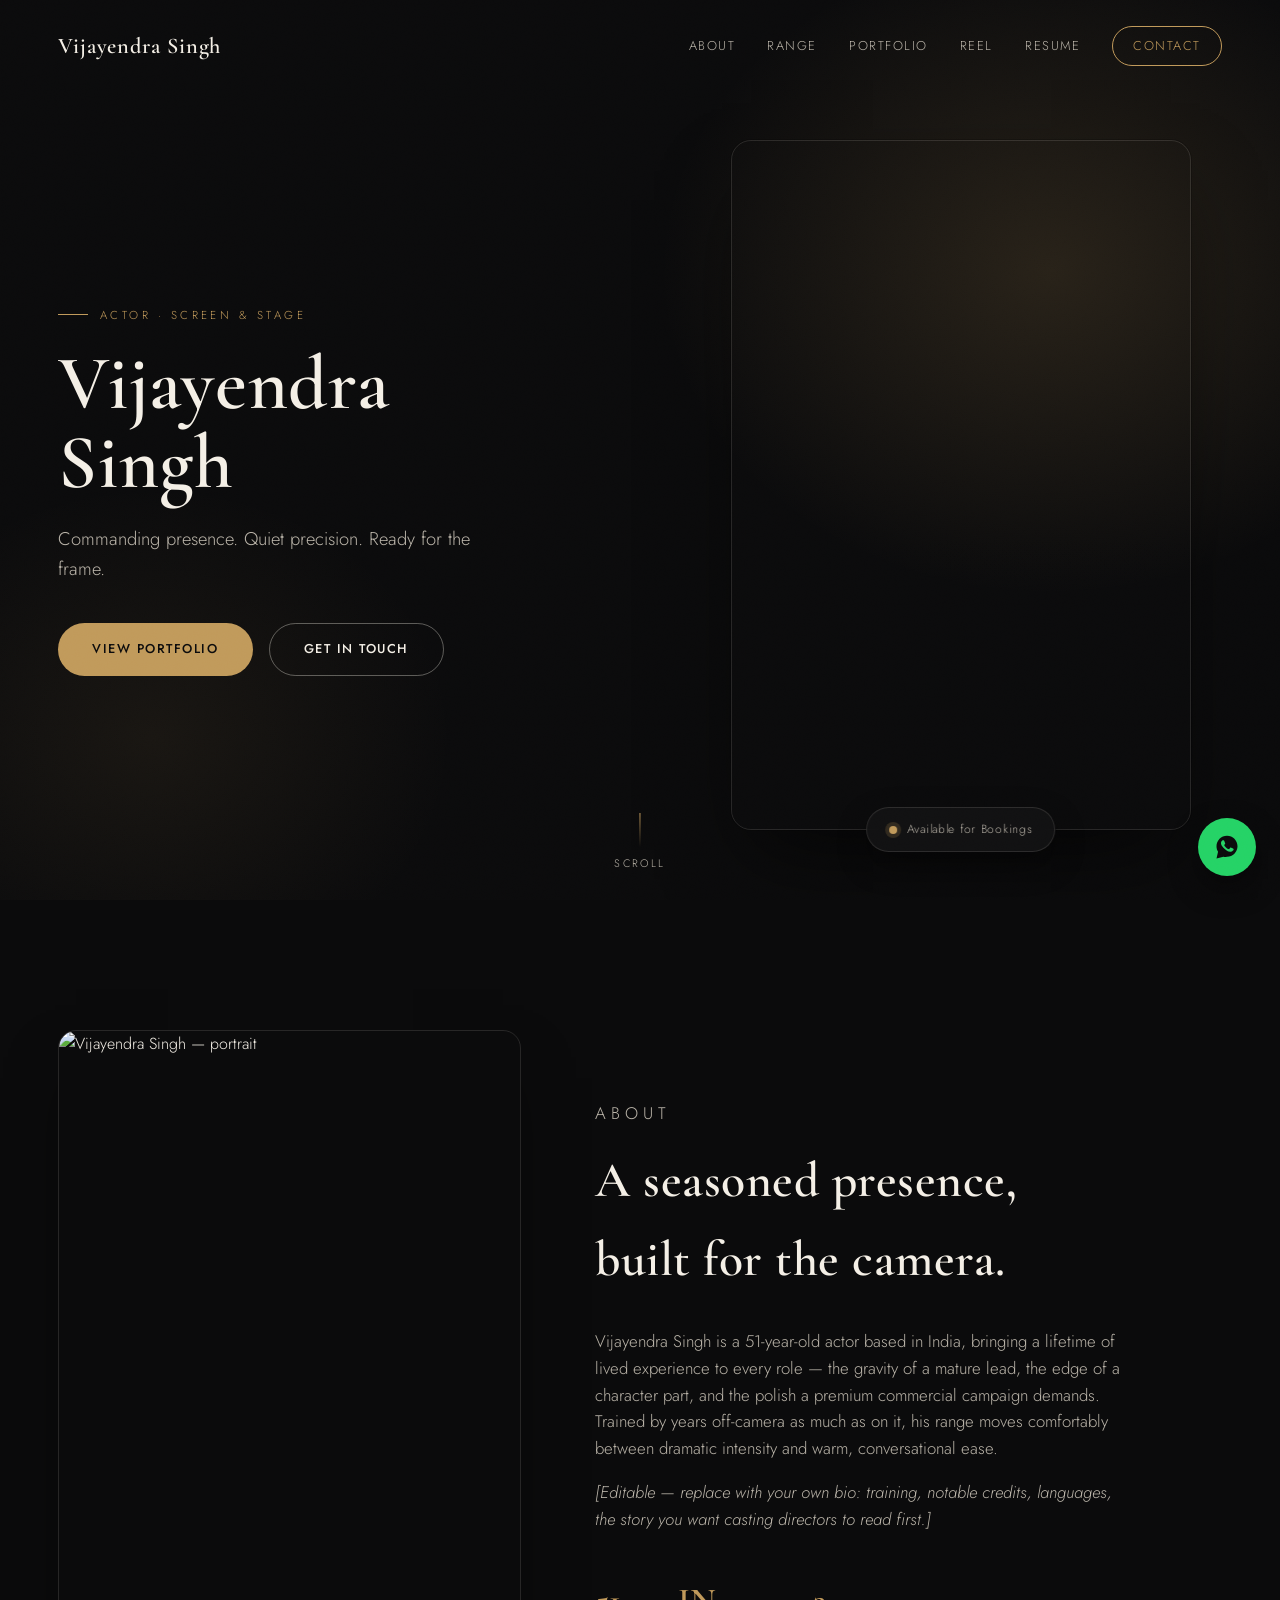
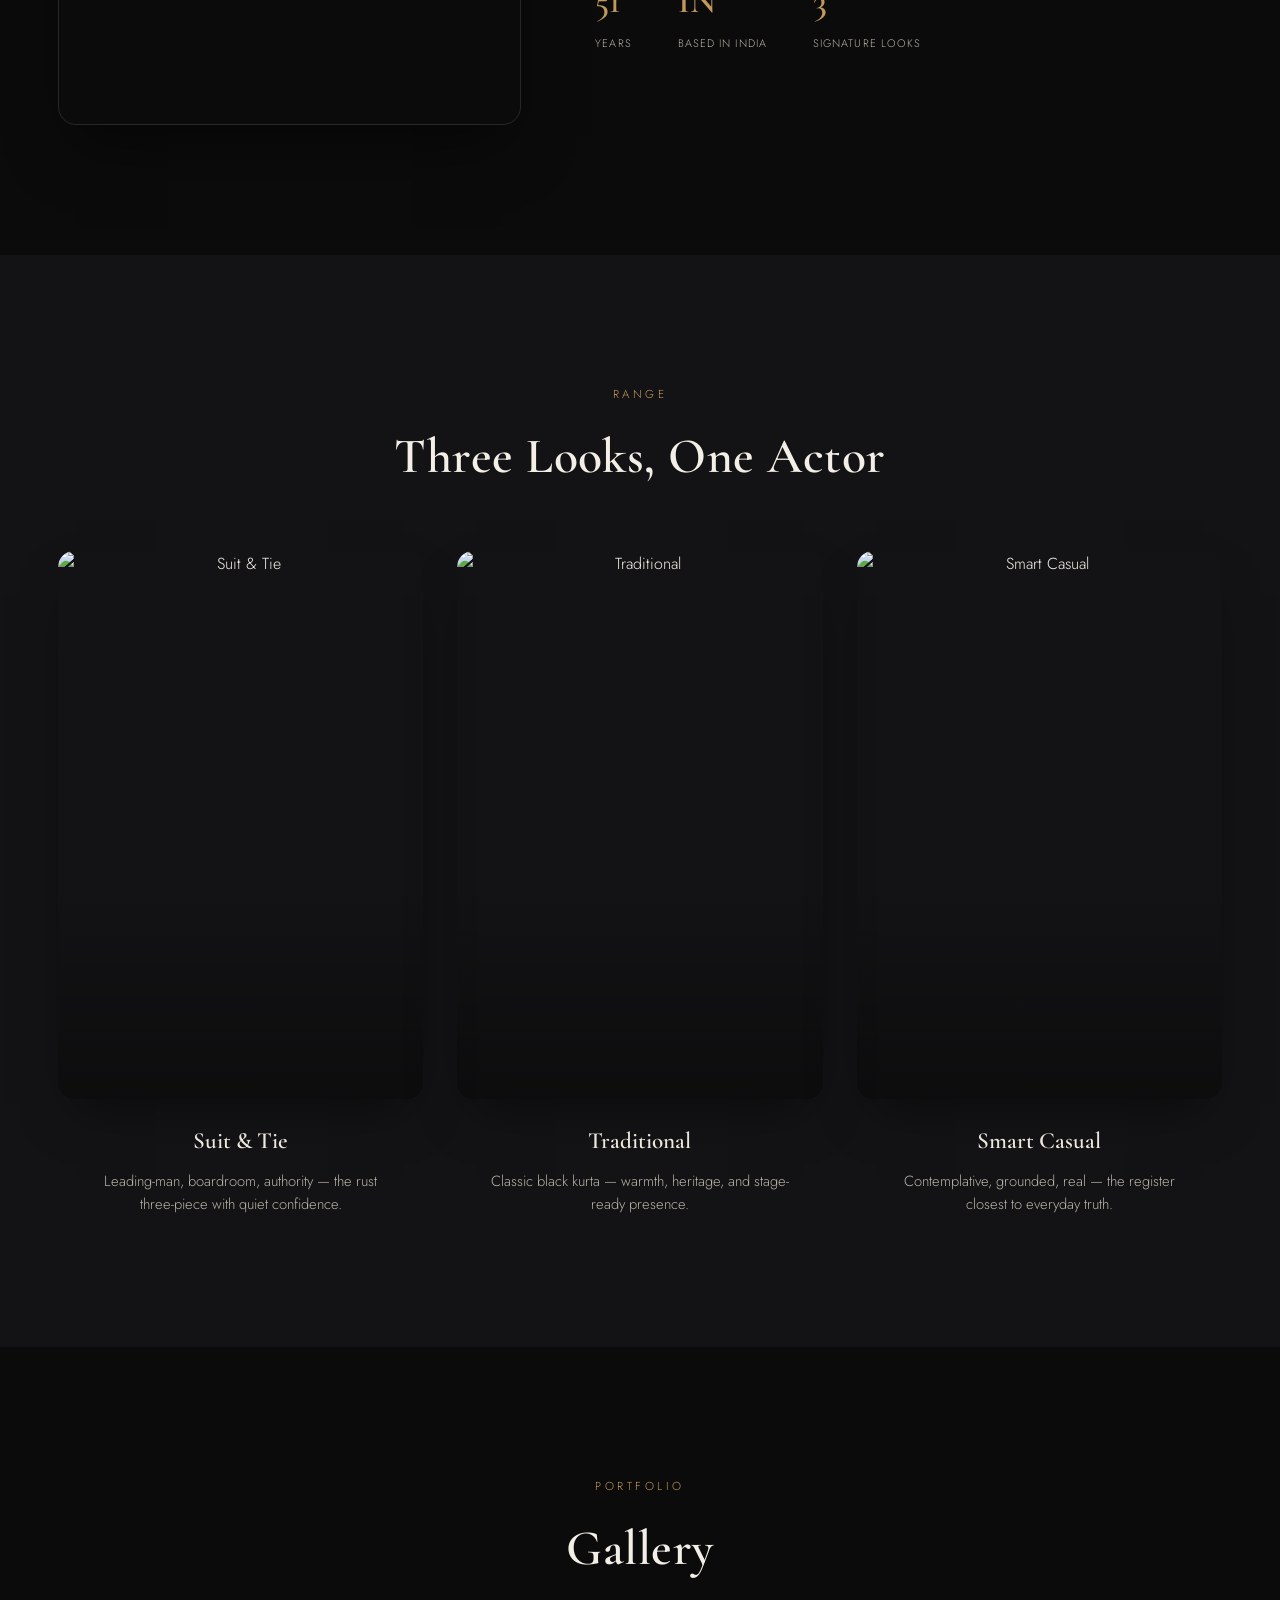
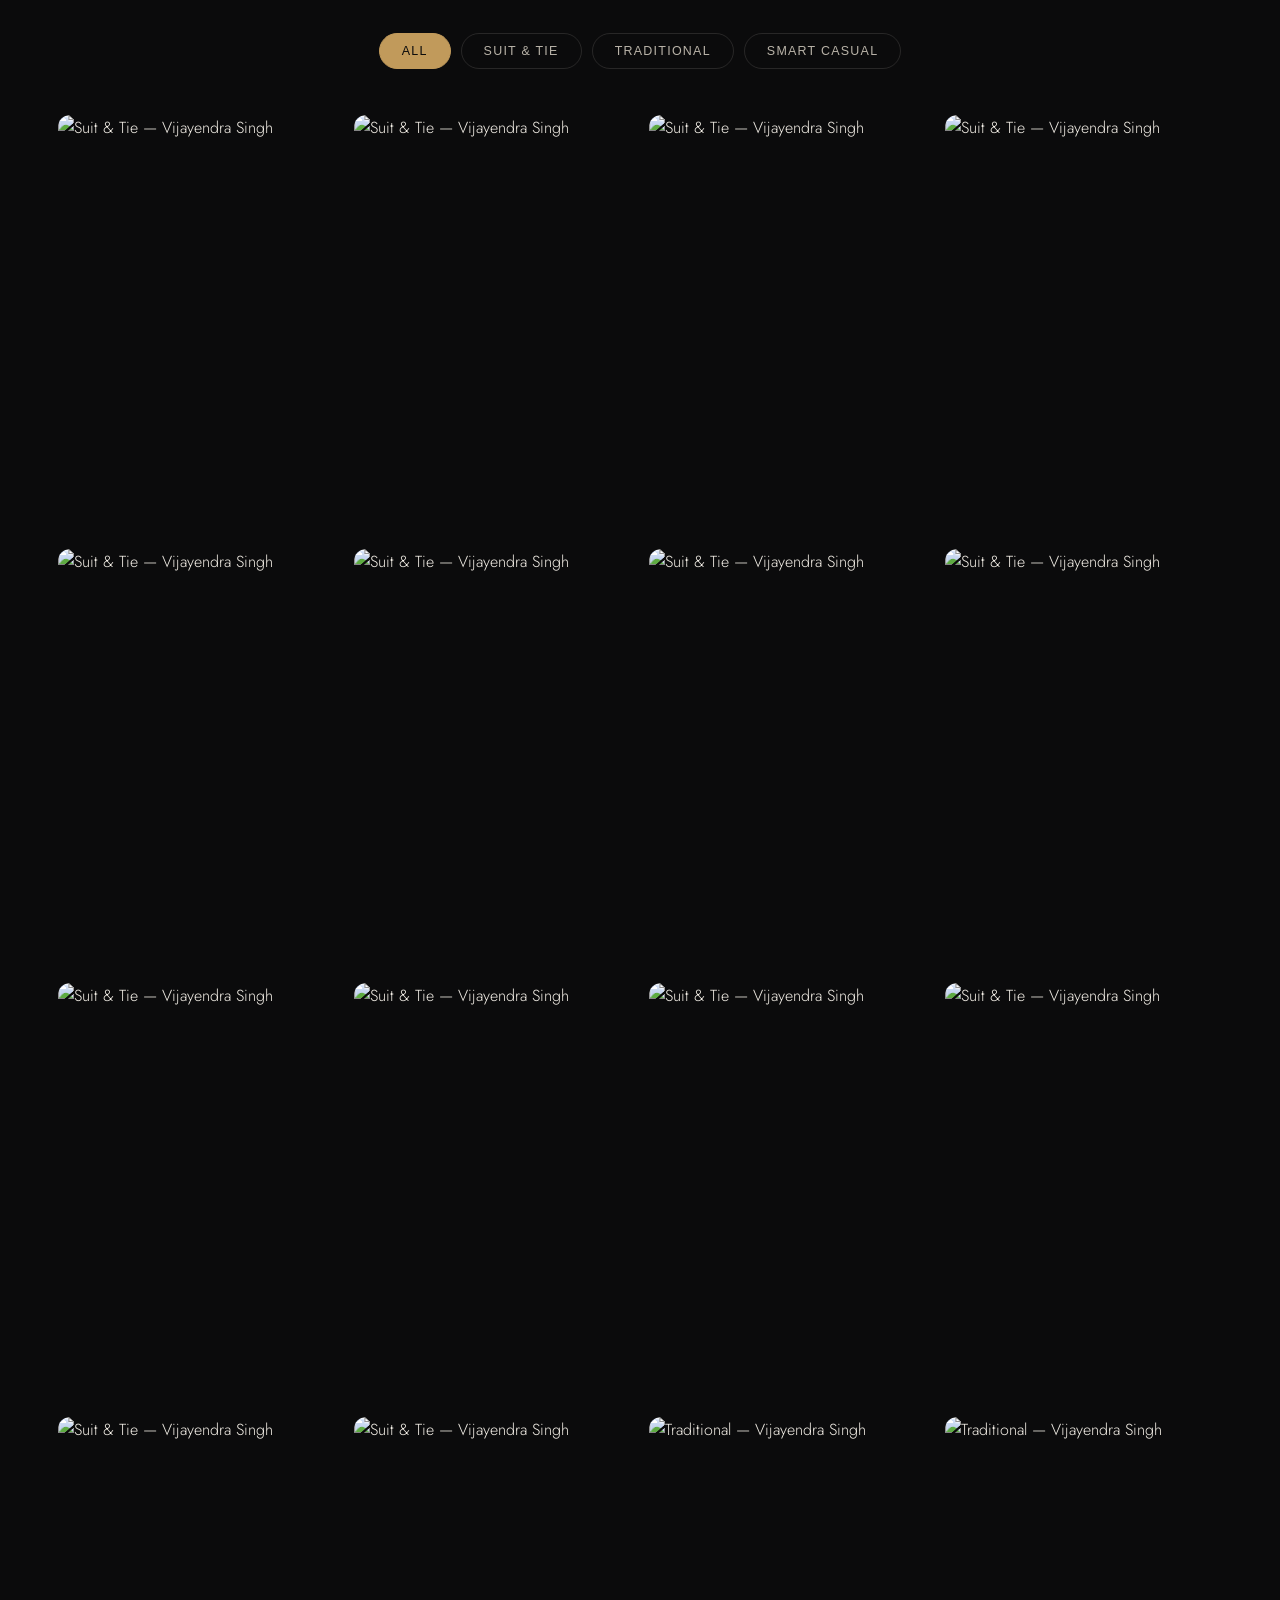
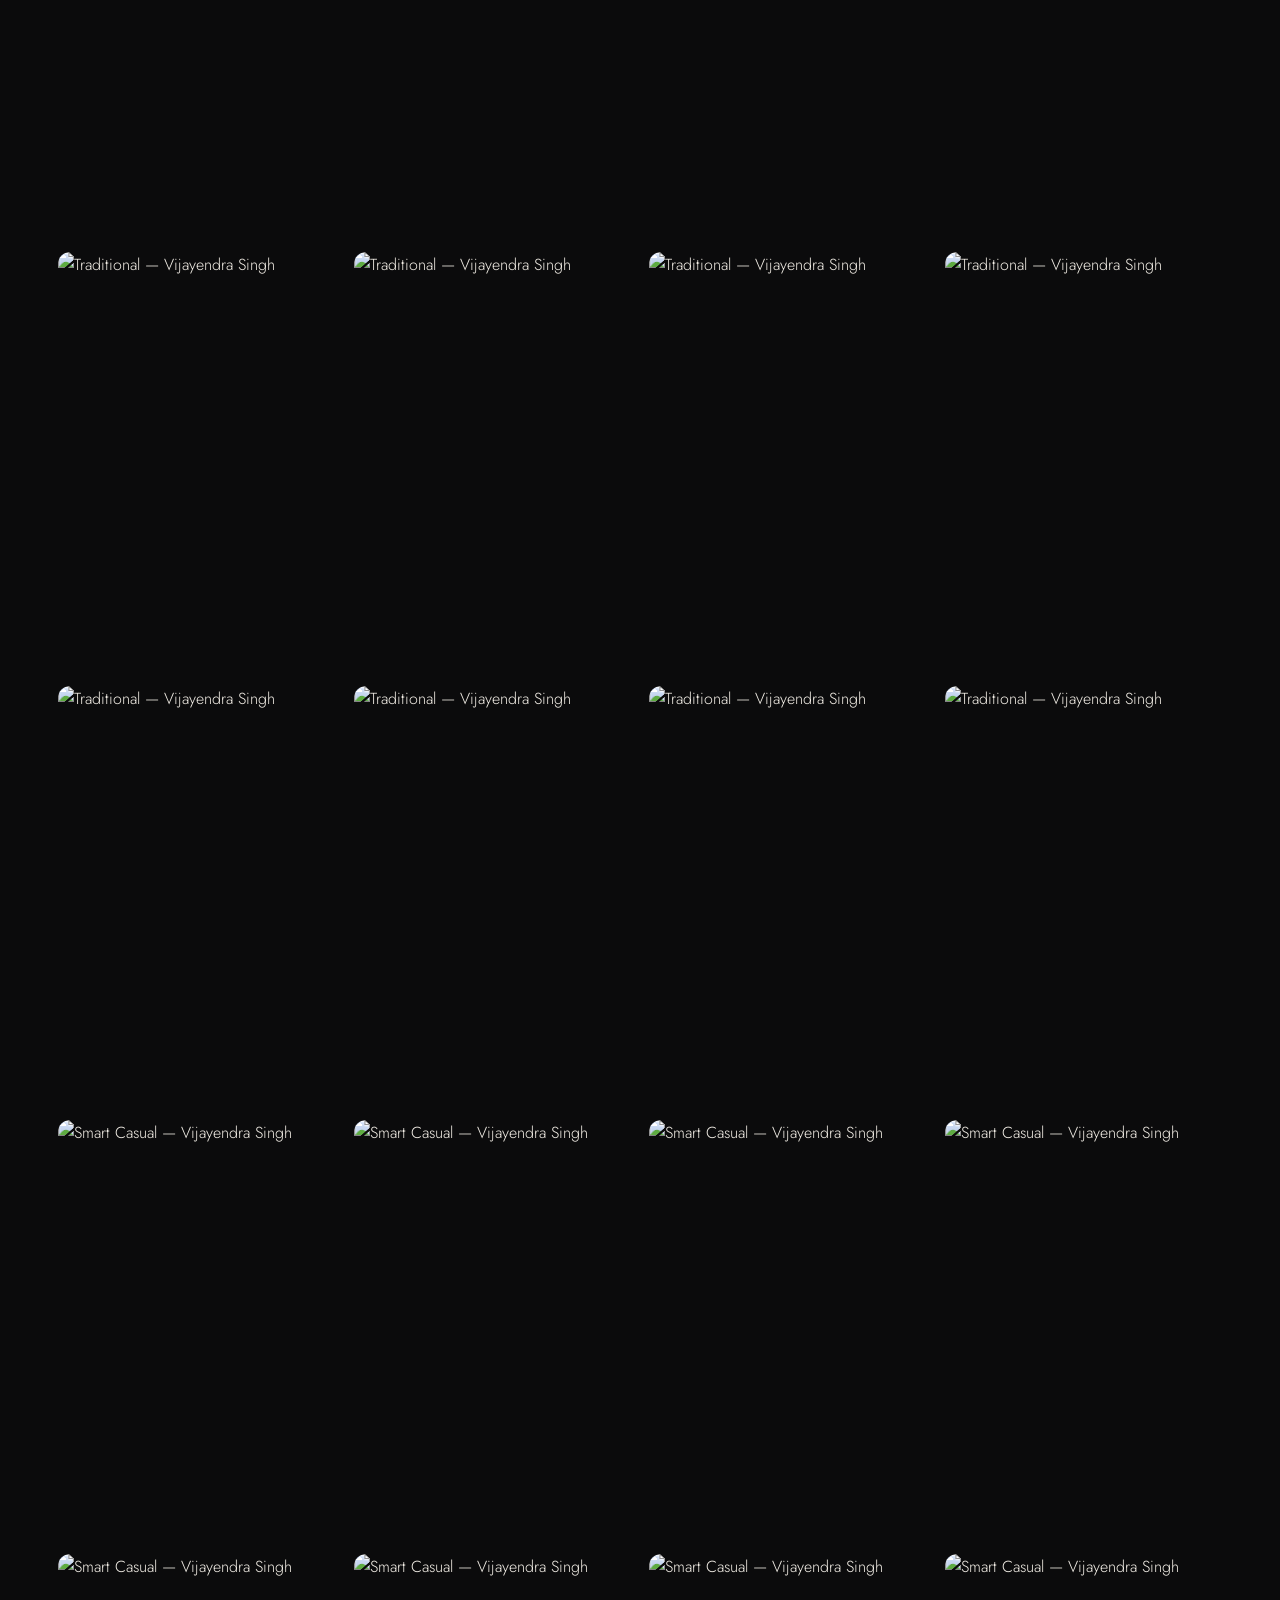
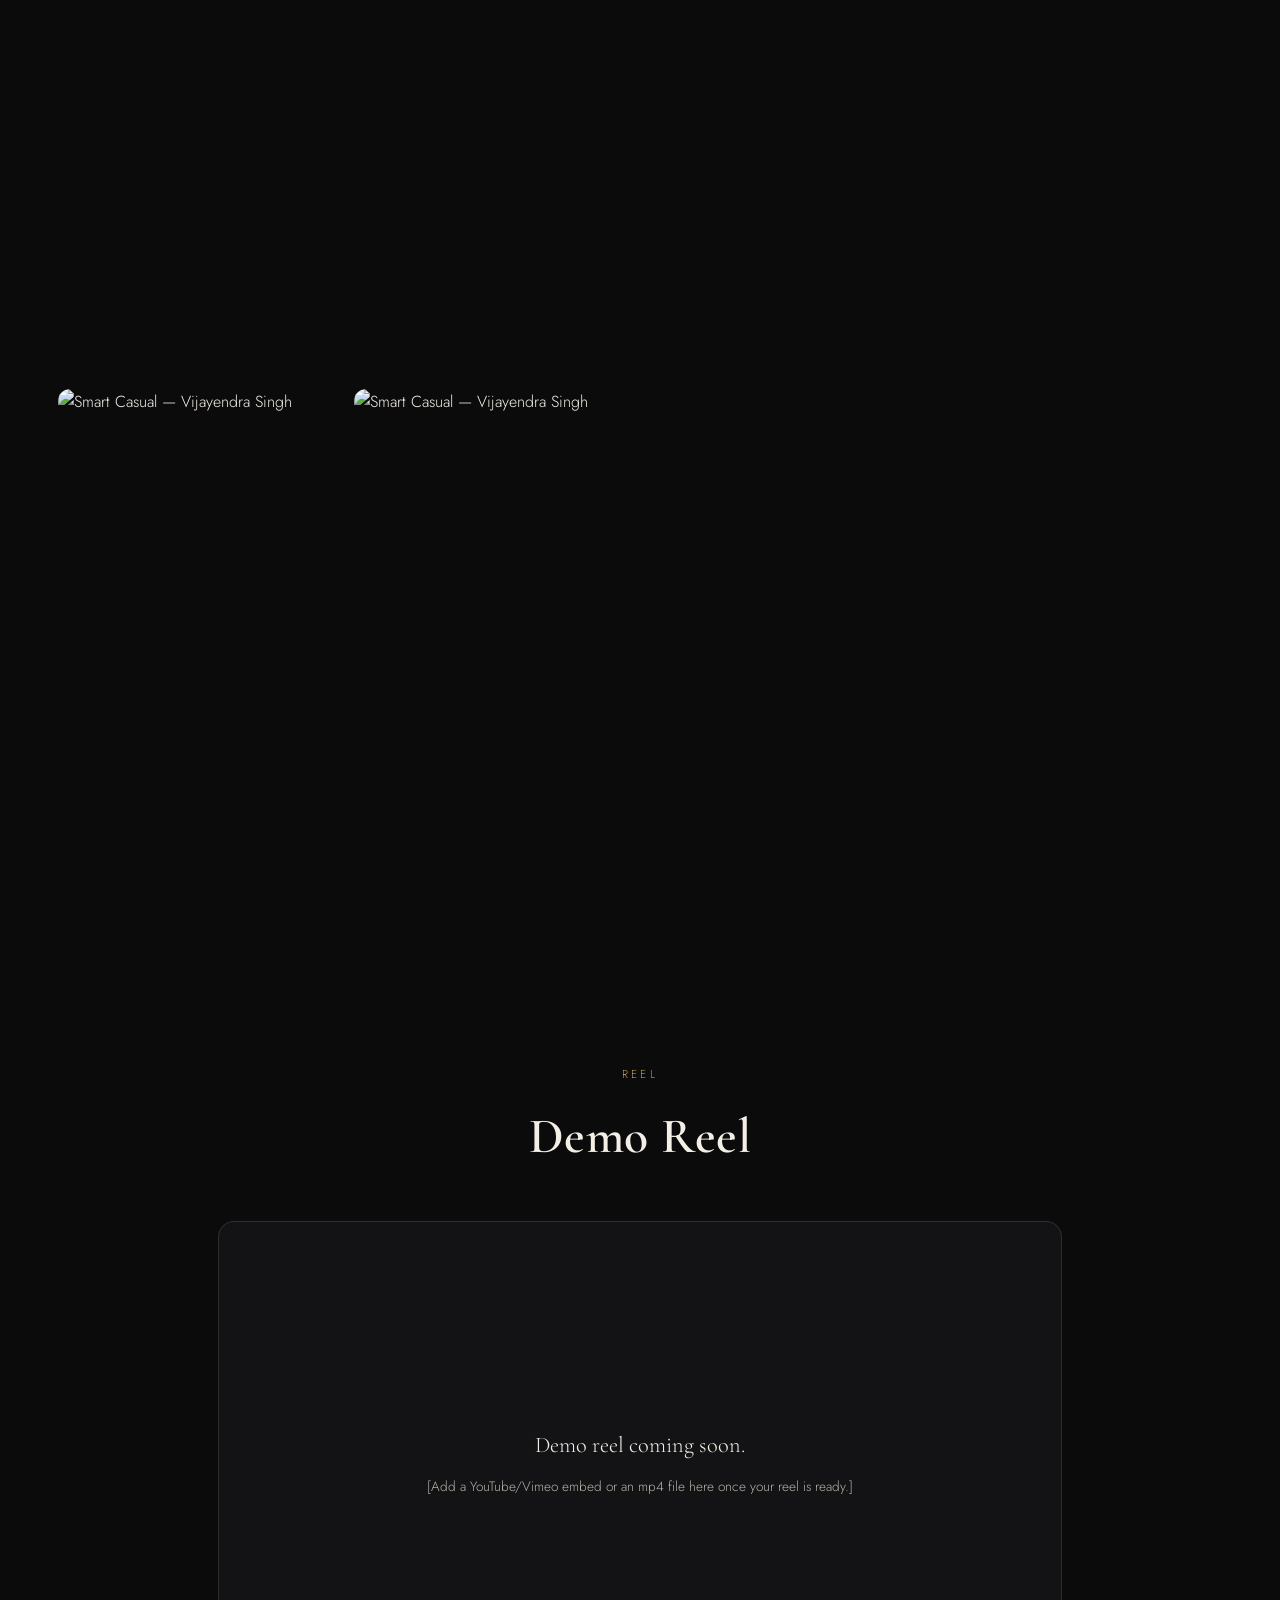
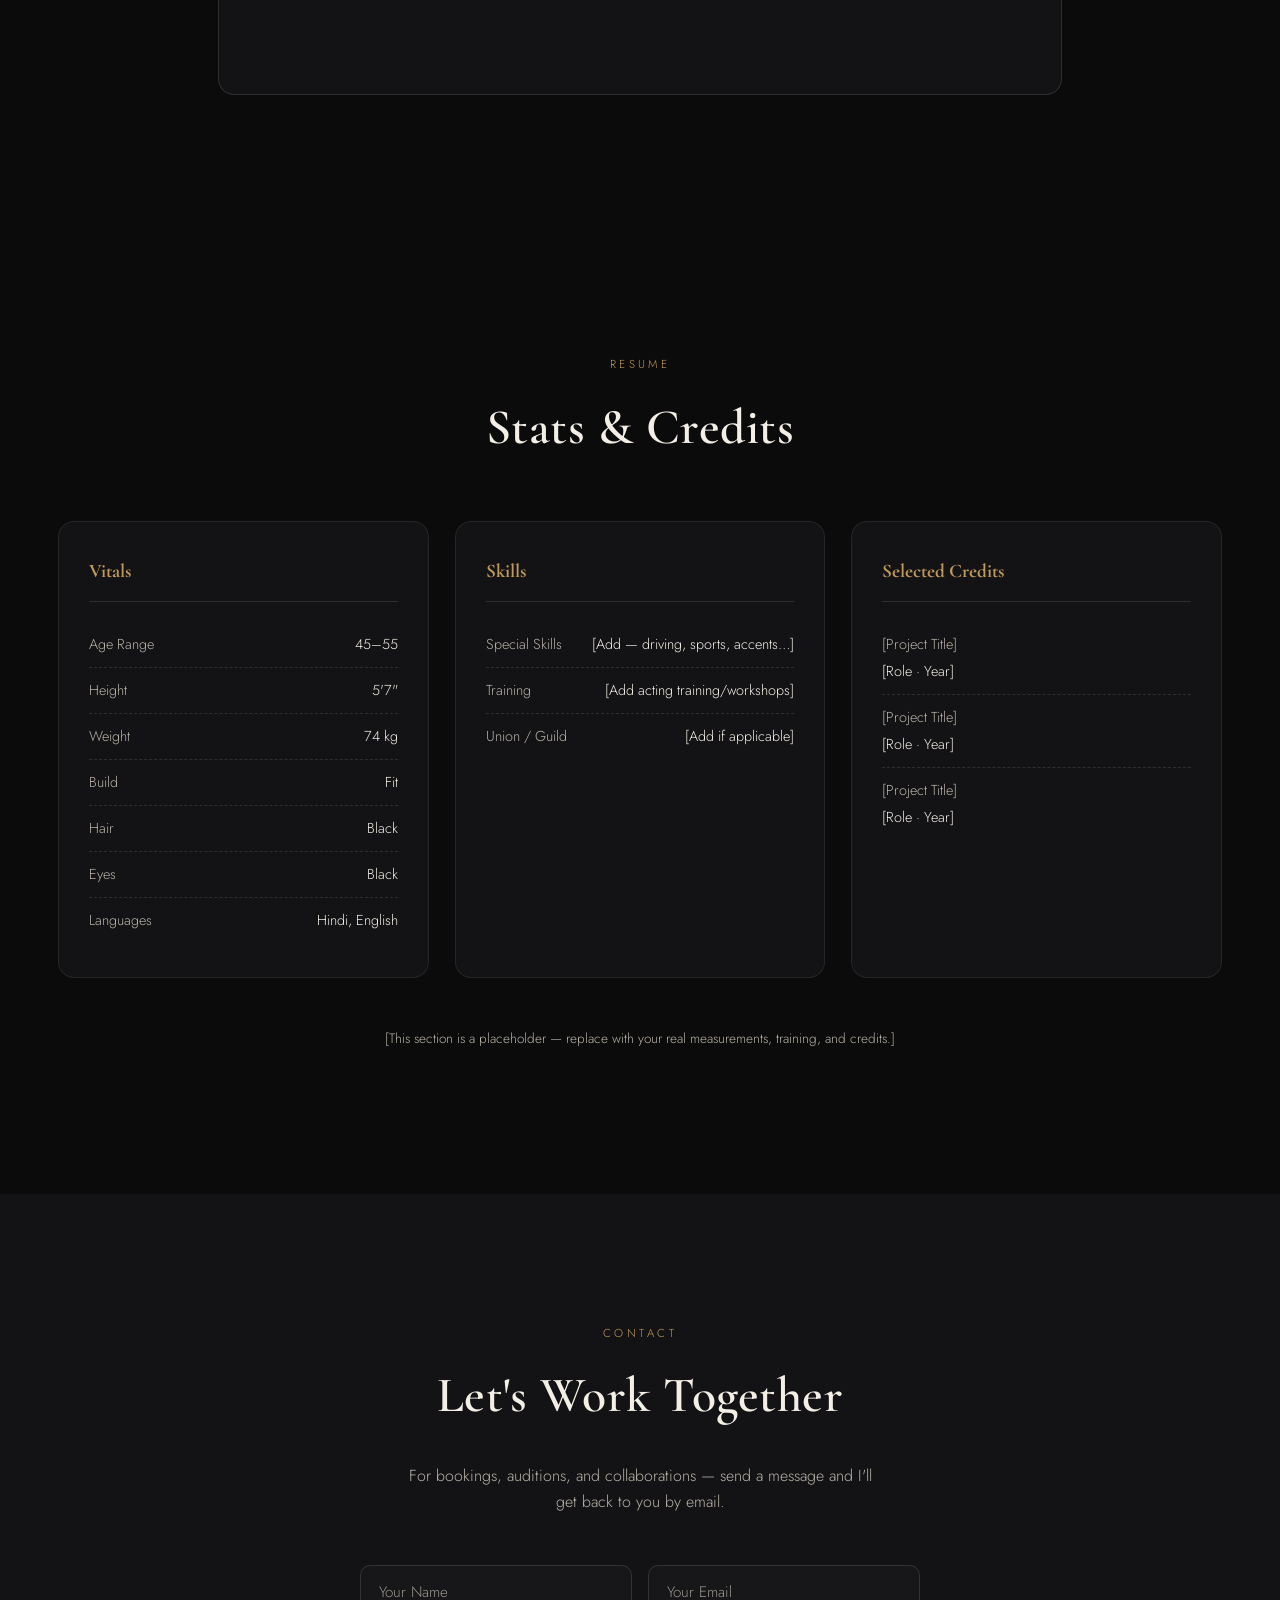
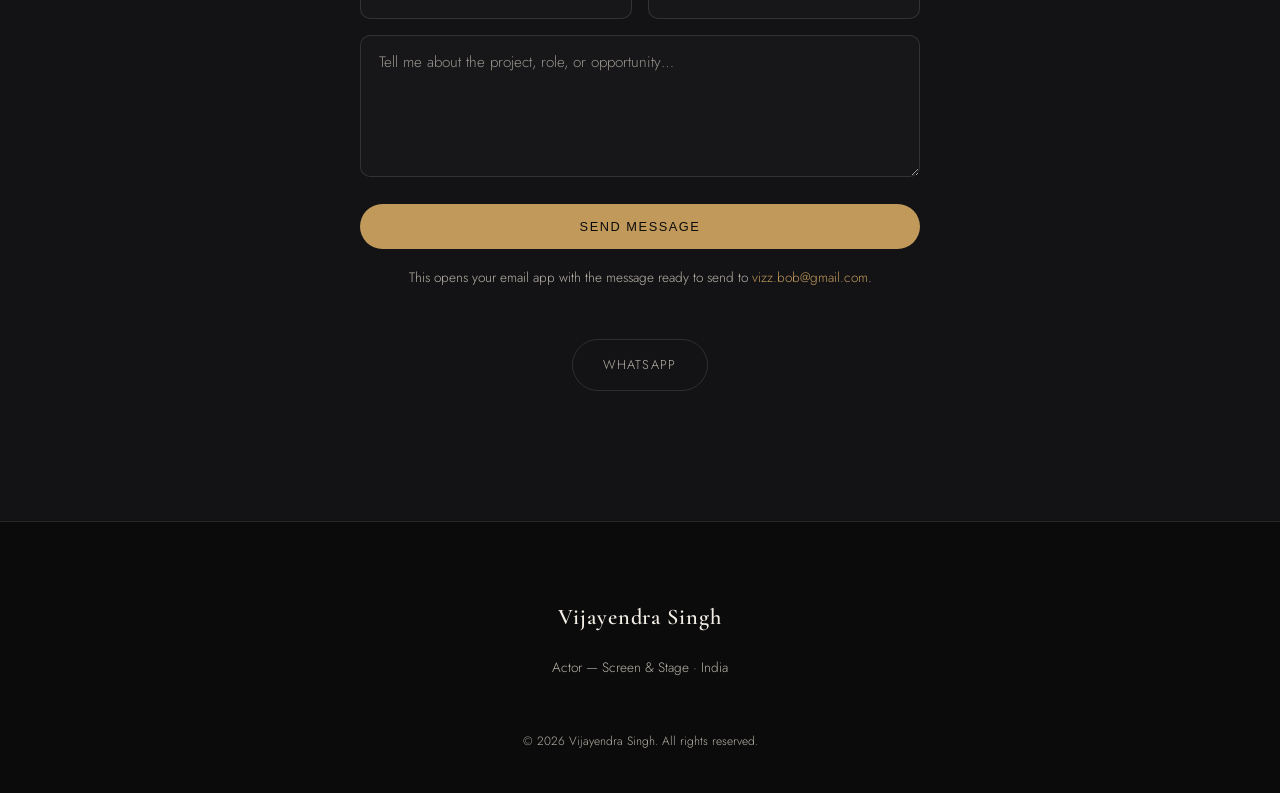
==== commit 5648a2b7: "Add About section photo carousel support, editable via CMS" ====
--- a/index.html
+++ b/index.html
@@ -57,7 +57,7 @@
 <section class="section about" id="about">
   <div class="container about-grid">
     <div class="about-media reveal">
-      <img id="aboutPortrait" src="" alt="" loading="lazy">
+      <div class="about-media-frame" id="aboutMedia"></div>
     </div>
     <div class="about-copy reveal">
       <p class="kicker">About</p>
--- a/css/style.css
+++ b/css/style.css
@@ -198,10 +198,26 @@
 
 /* about */
 .about-grid { display: grid; grid-template-columns: 0.85fr 1.15fr; gap: 74px; align-items: center; }
-.about-media img {
-  border-radius: 18px; filter: saturate(0.94);
-  box-shadow: 0 30px 60px -18px rgba(0,0,0,0.55);
-}
+.about-media-frame {
+  position: relative; width: 100%; aspect-ratio: 2 / 3; overflow: hidden;
+  border-radius: 18px; box-shadow: 0 30px 60px -18px rgba(0,0,0,0.55);
+  border: 1px solid var(--line);
+}
+.about-slide {
+  position: absolute; inset: 0; width: 100%; height: 100%;
+  object-fit: cover; object-position: center 15%;
+  filter: saturate(0.94); opacity: 0; transition: opacity 1s var(--ease);
+}
+.about-slide.active { opacity: 1; z-index: 1; }
+.about-dots {
+  position: absolute; left: 50%; bottom: 18px; transform: translateX(-50%); z-index: 2;
+  display: flex; gap: 9px;
+}
+.about-dot {
+  width: 8px; height: 8px; border-radius: 50%; padding: 0; border: none; cursor: pointer;
+  background: rgba(244,239,230,0.35); transition: all .3s var(--ease);
+}
+.about-dot.active { background: var(--accent); transform: scale(1.35); }
 .about-copy p { font-size: 1.05rem; color: var(--ink-dim); max-width: 540px; }
 .about-copy p em { color: var(--ink-dim); }
 .stat-row { display: flex; gap: 46px; margin-top: 40px; }
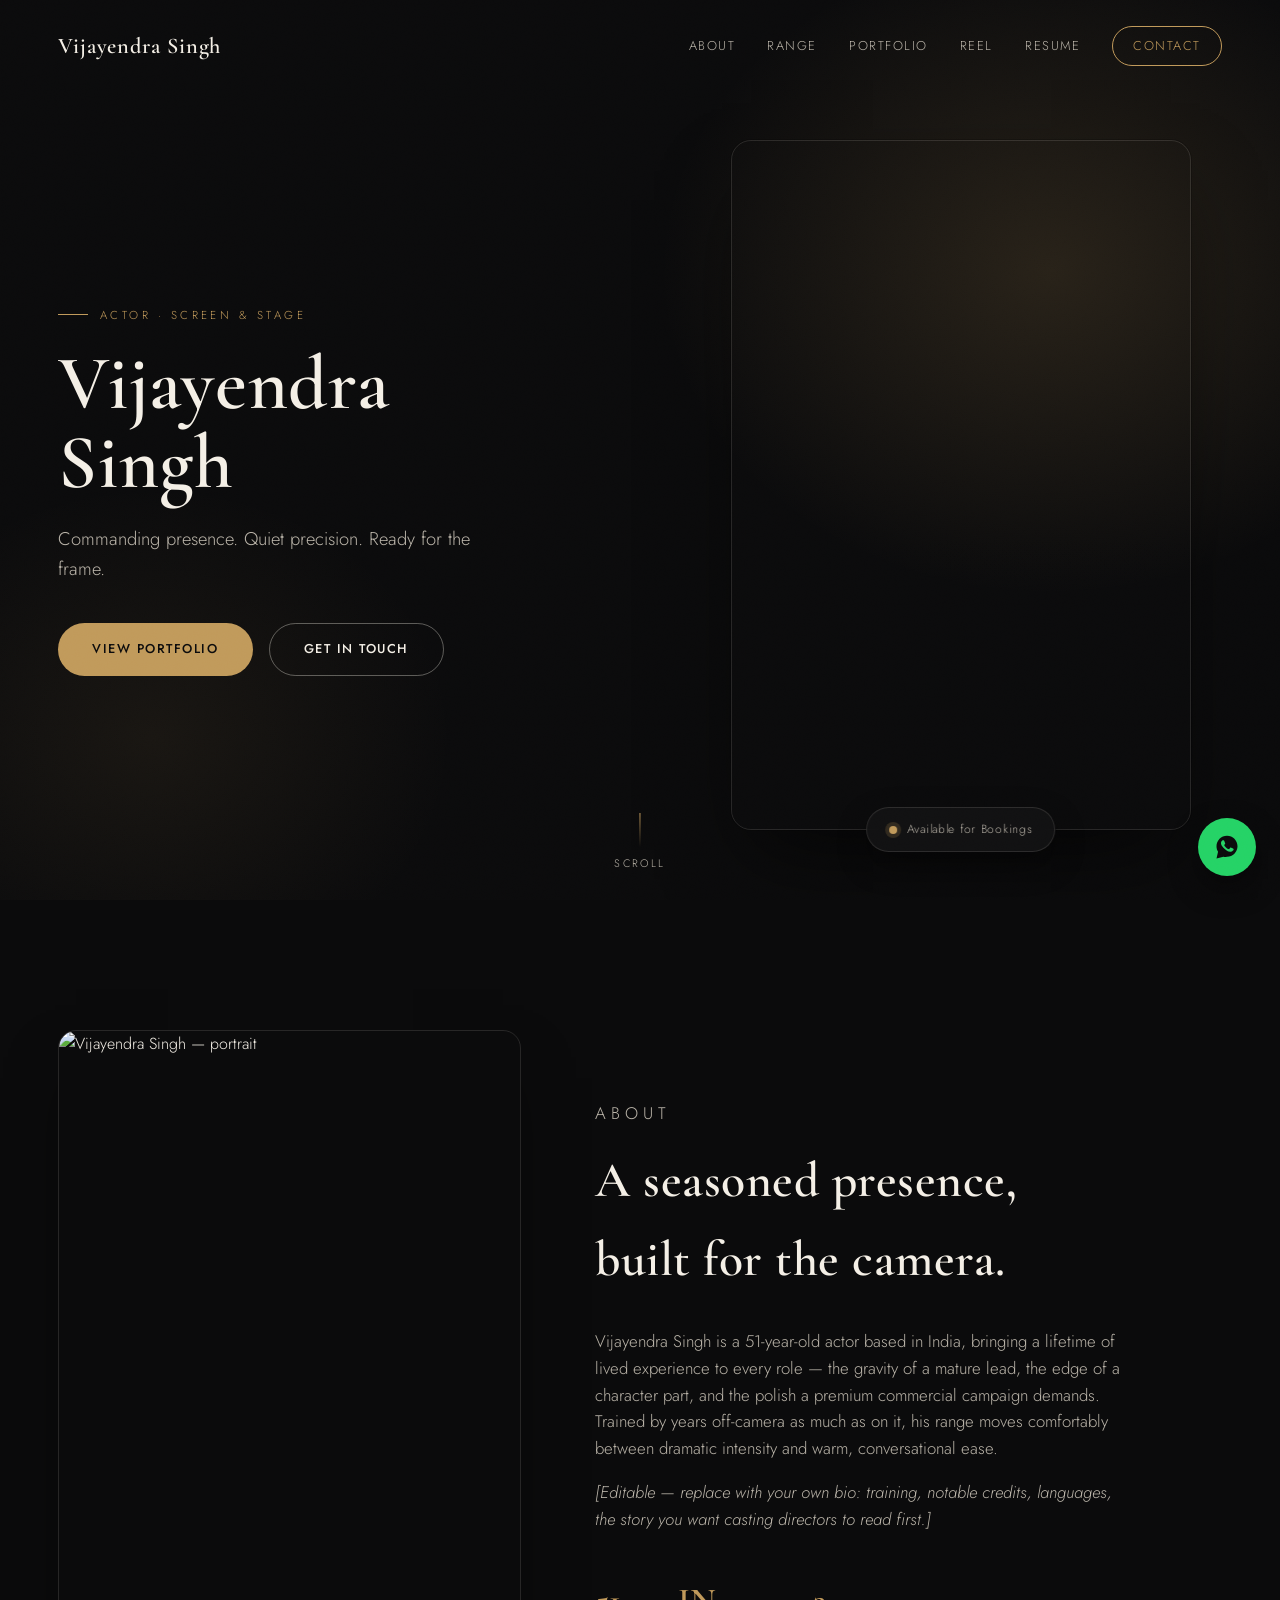
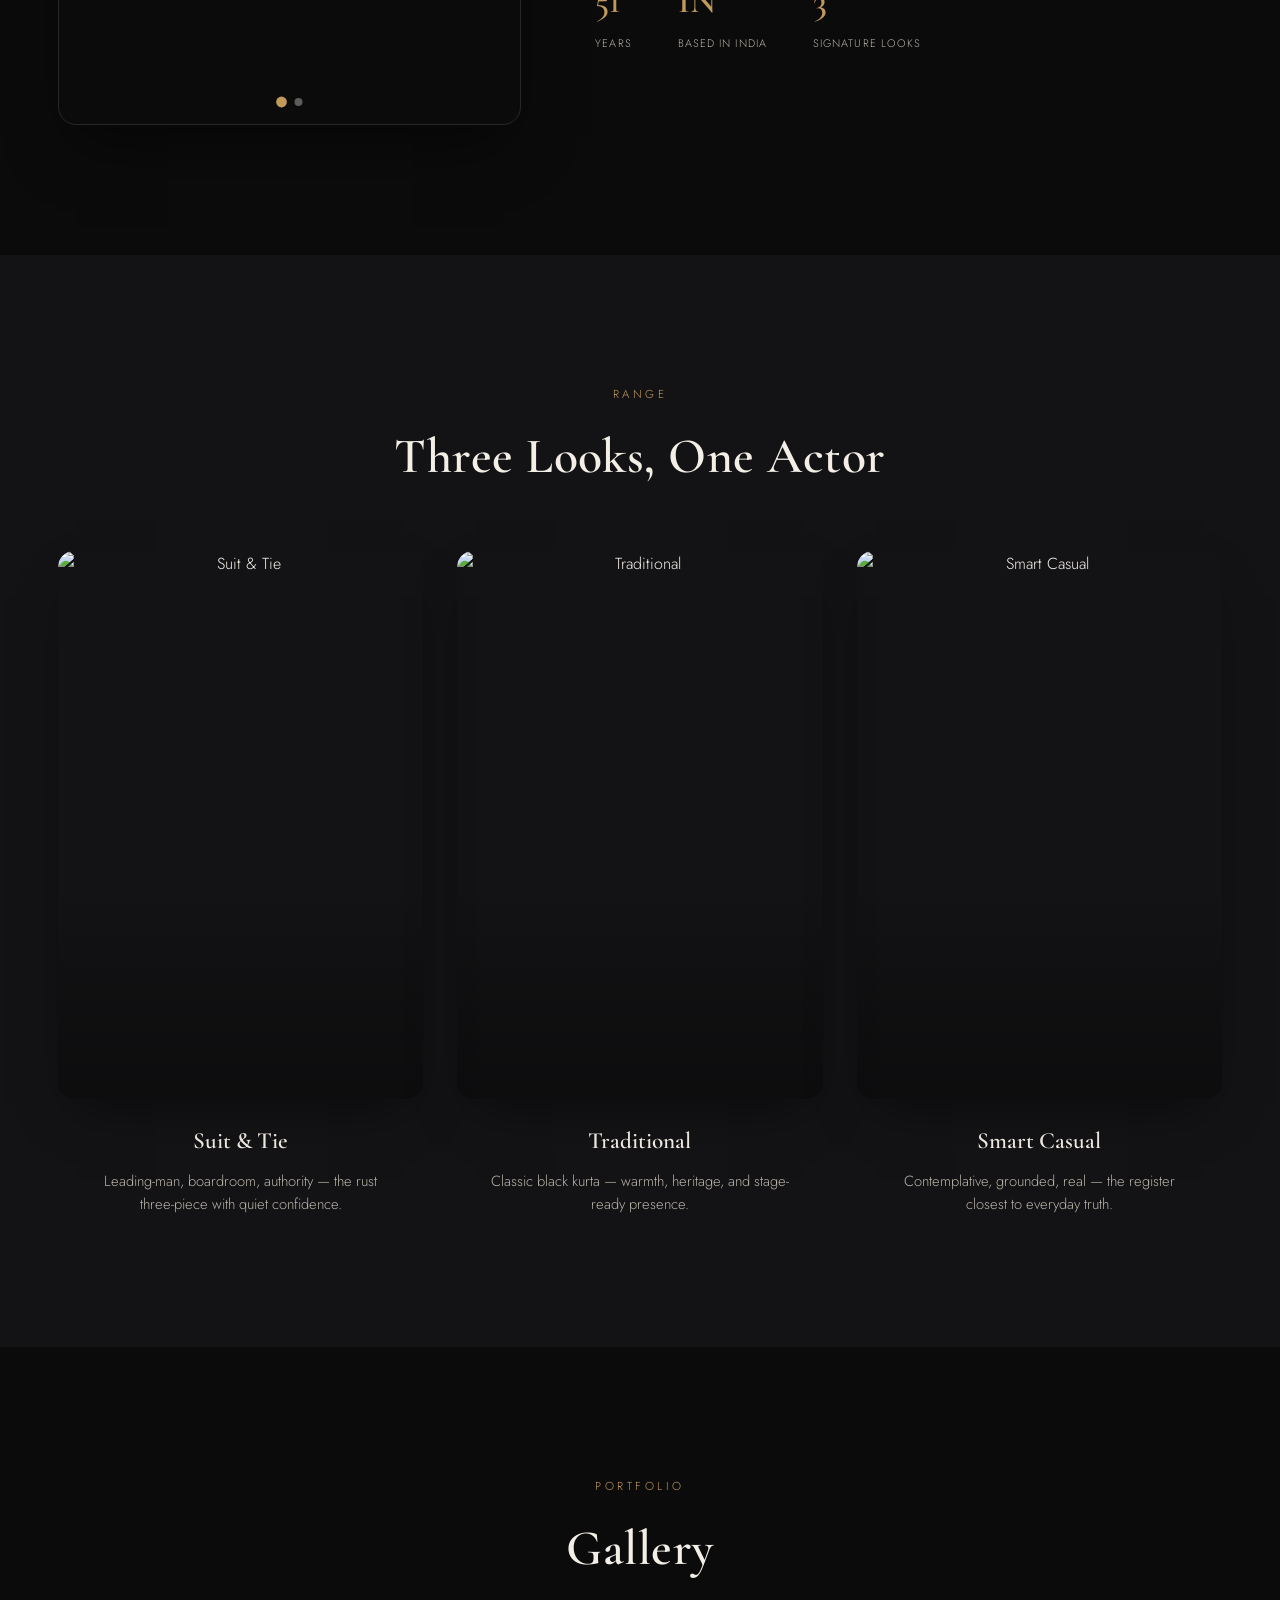
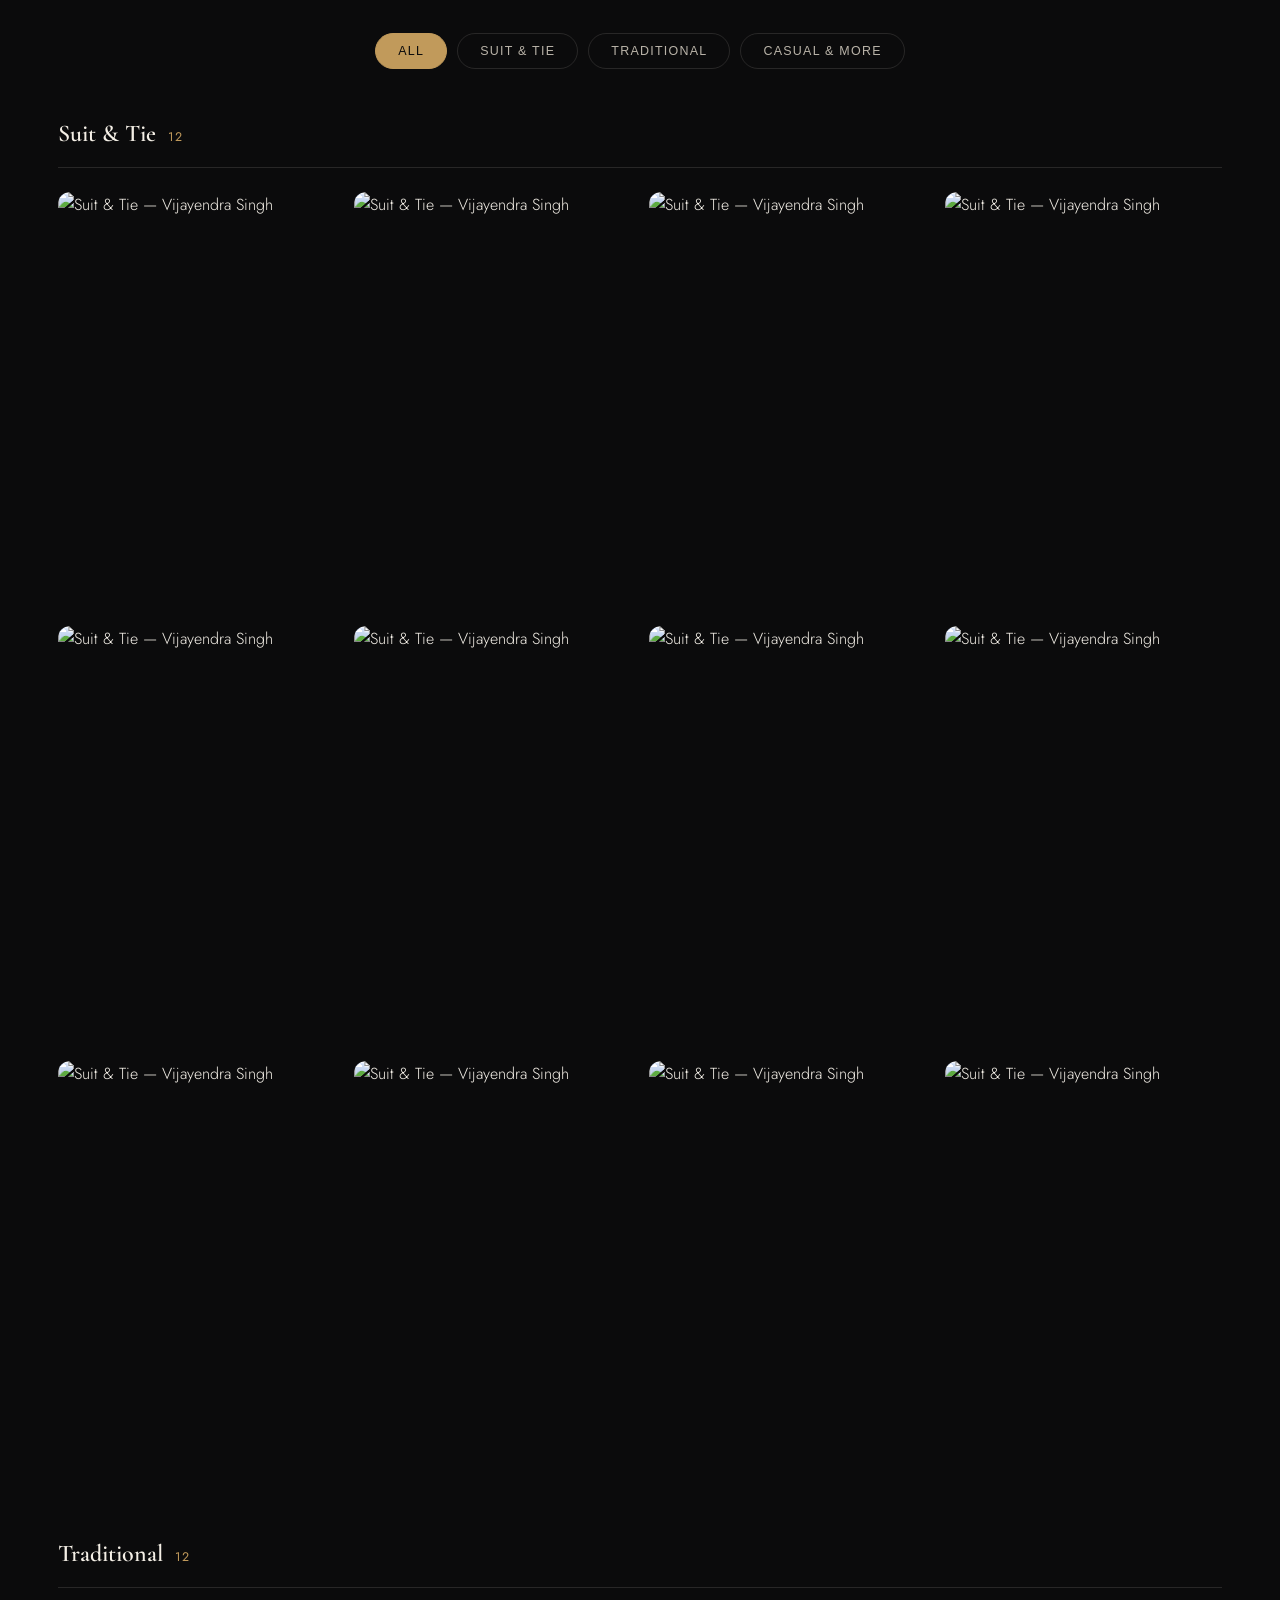
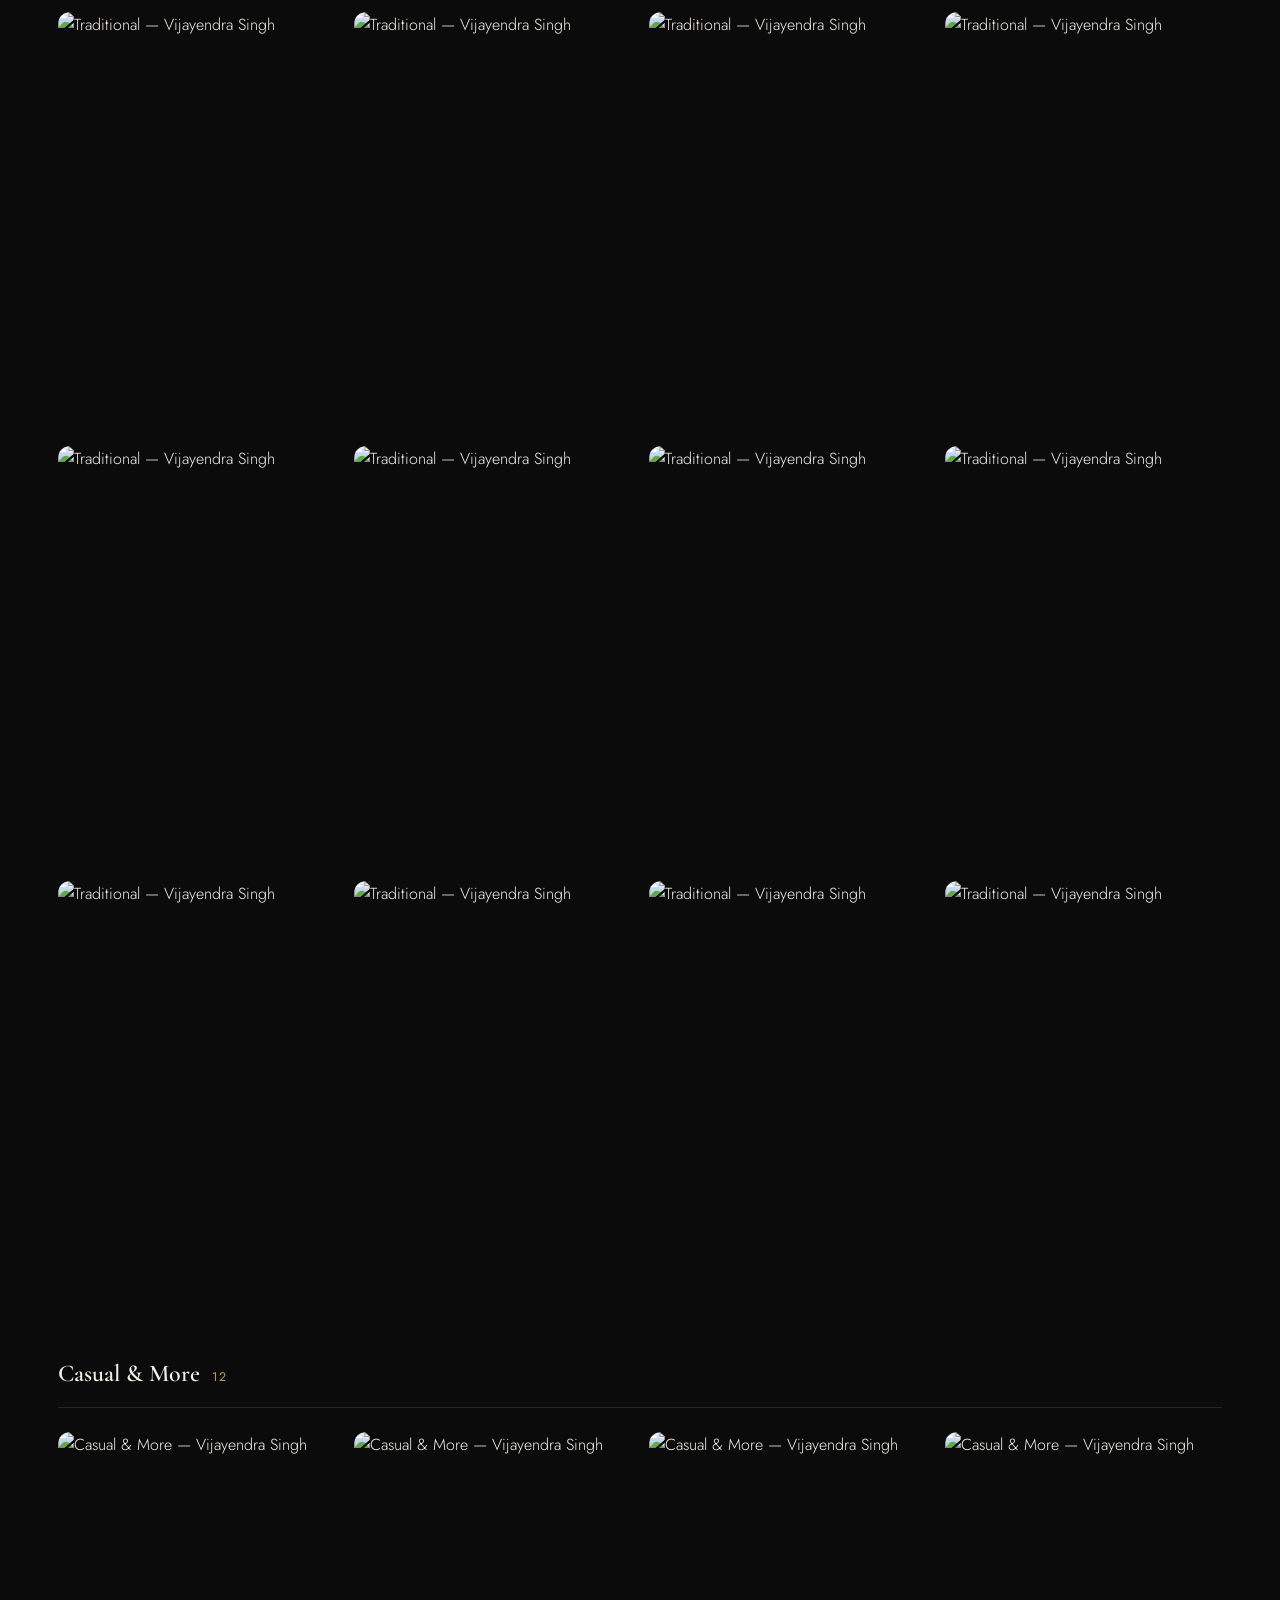
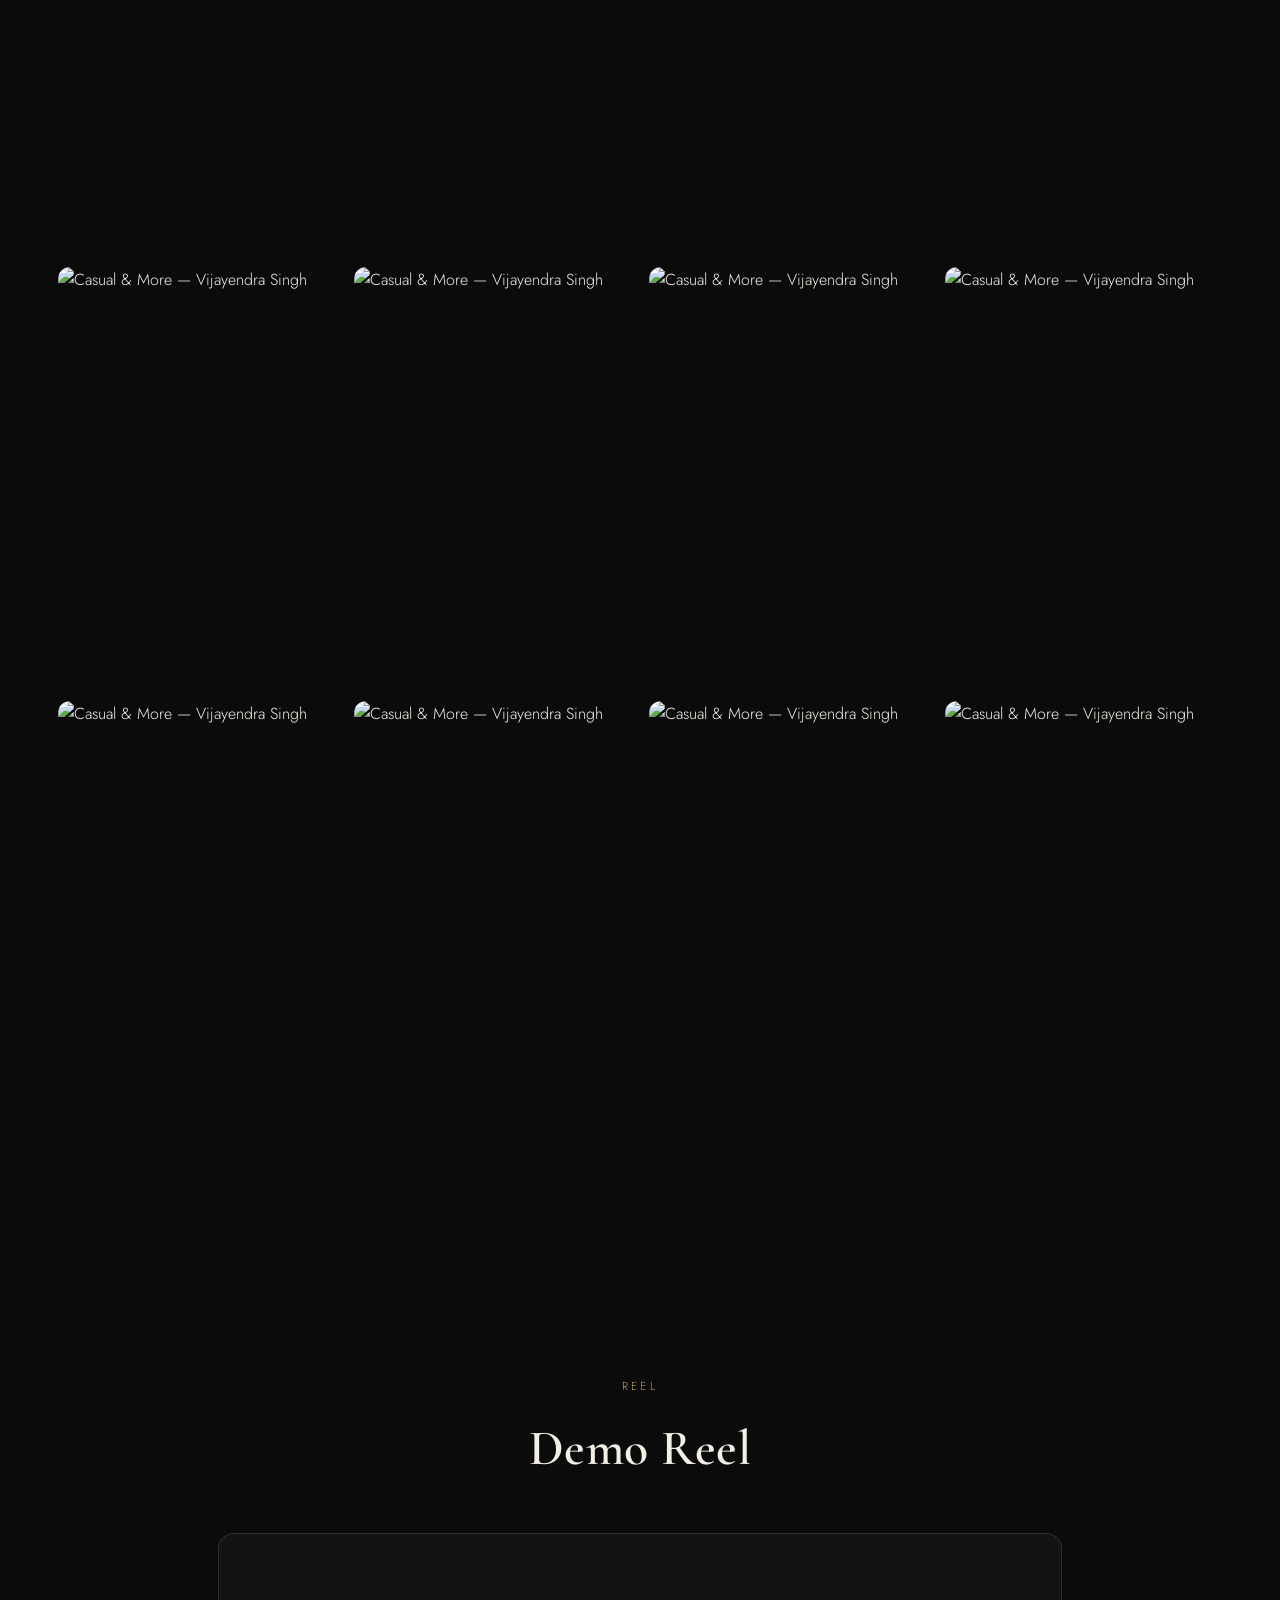
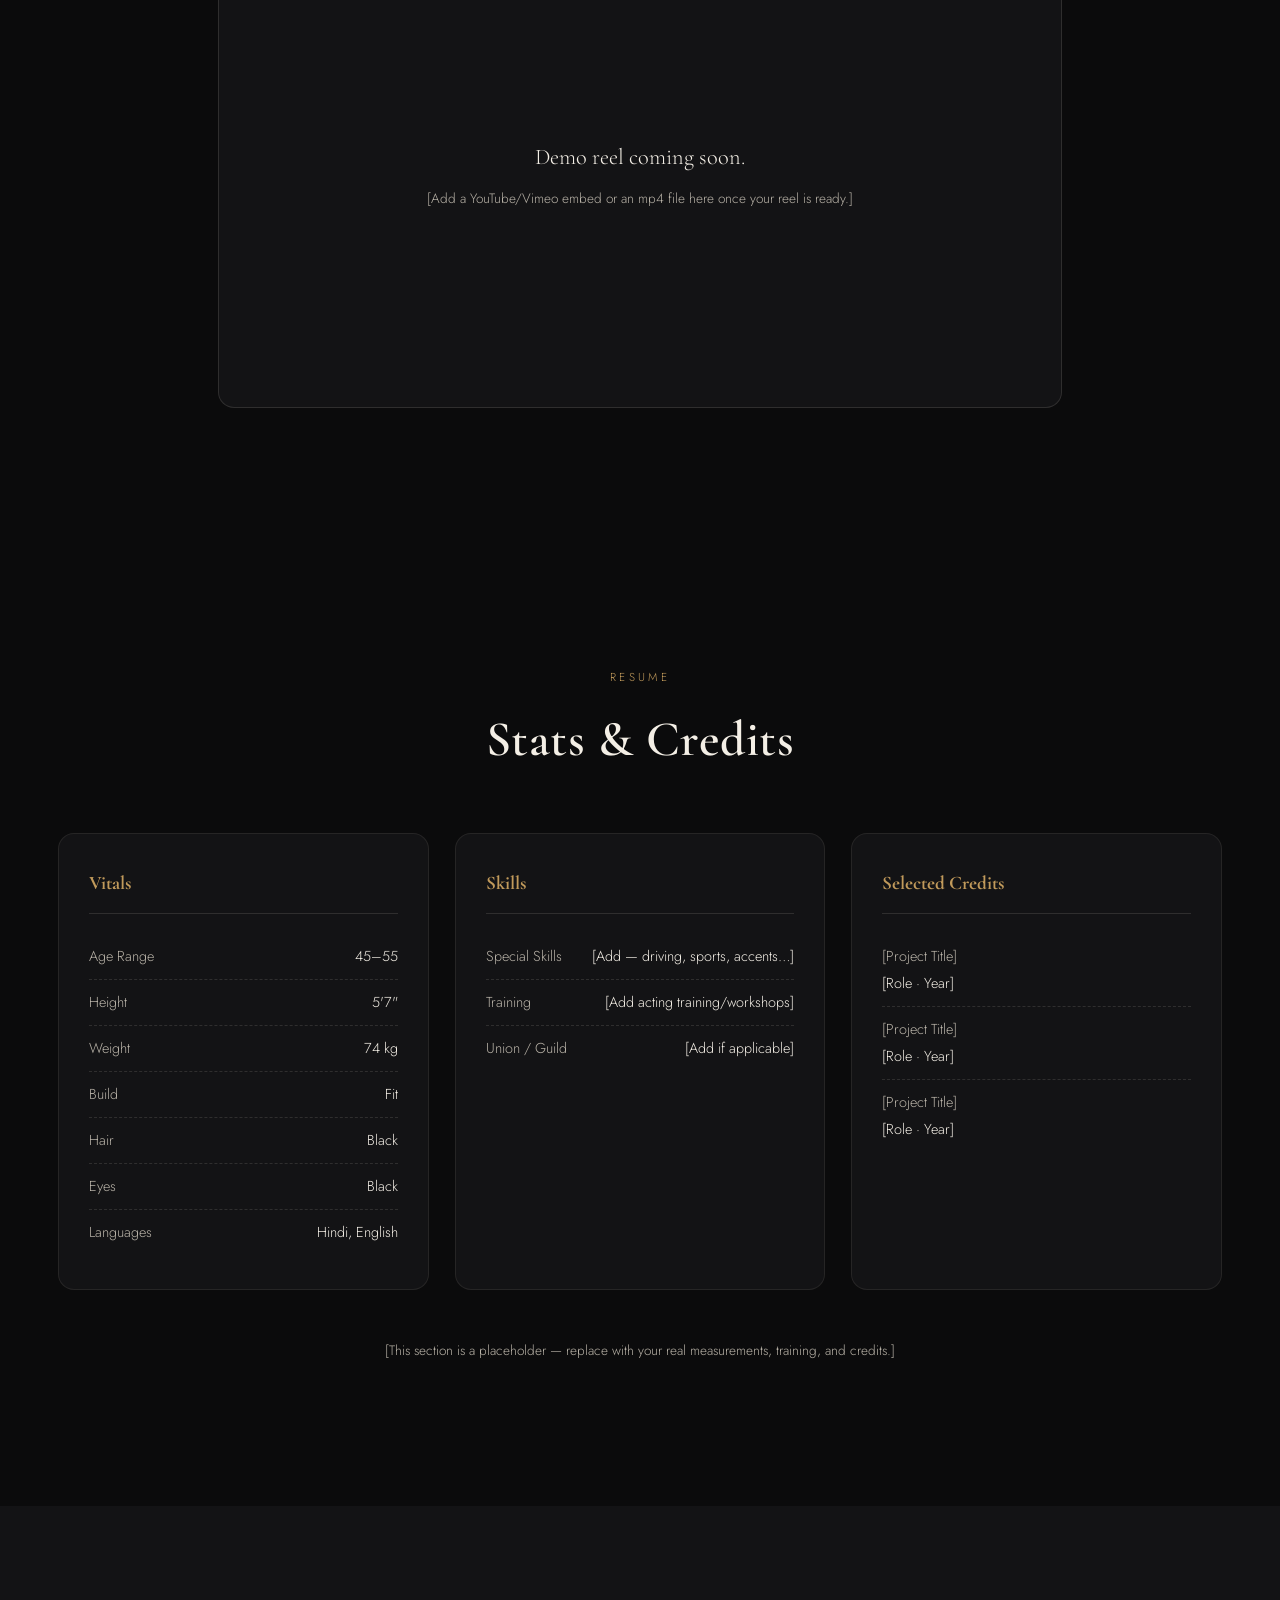
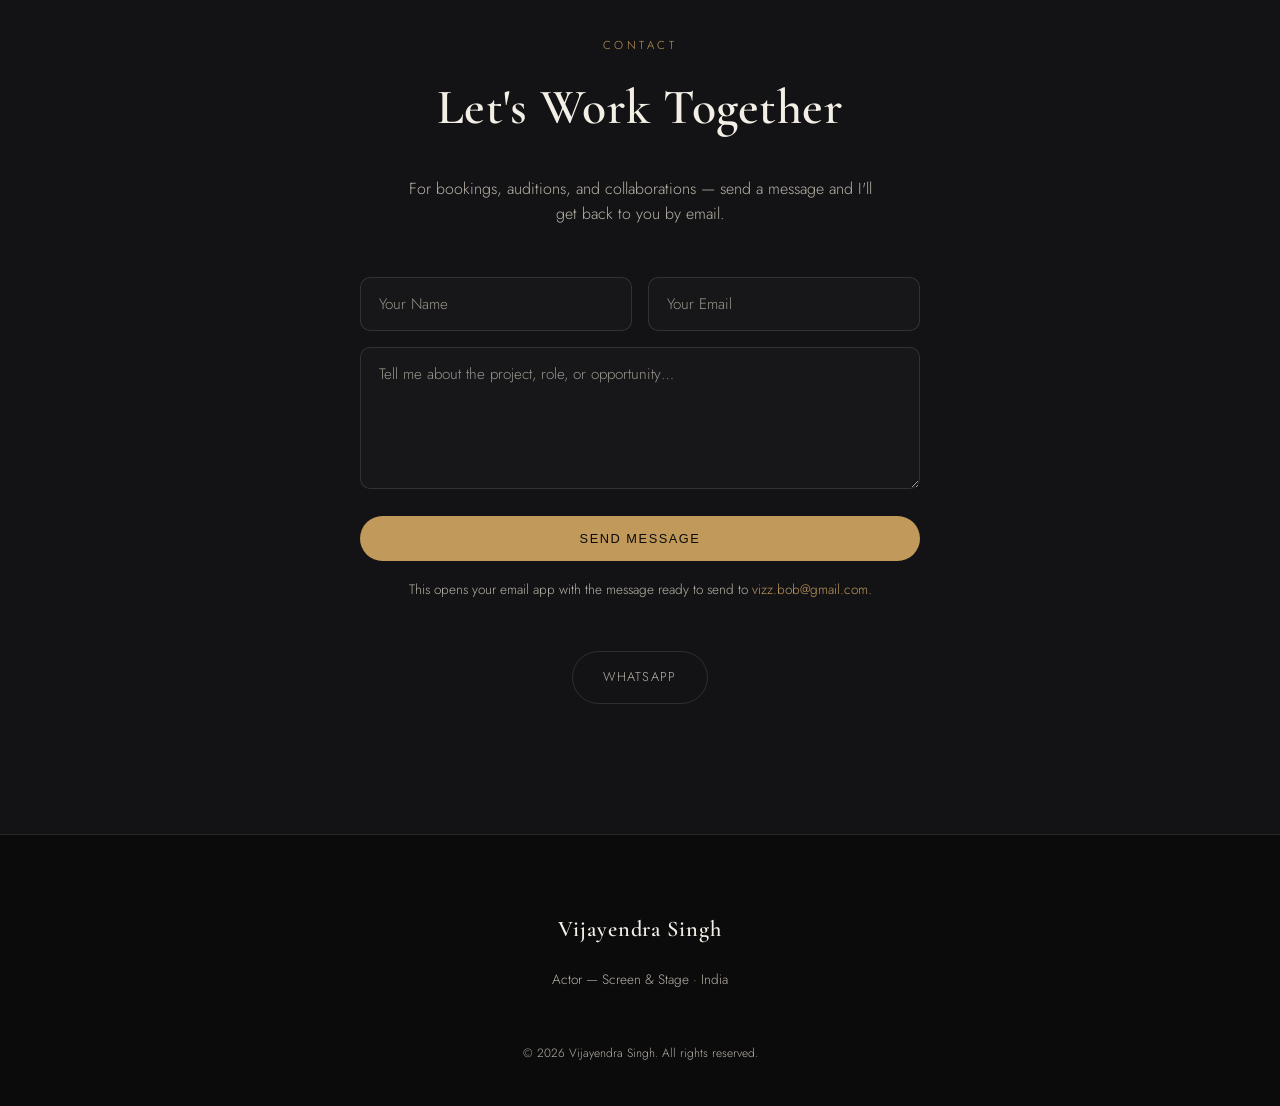
==== commit 2de64591: "Fix nested-grid bug shrinking gallery photos; label third section 'Casual & More'" ====
--- a/index.html
+++ b/index.html
@@ -82,7 +82,7 @@
     <p class="kicker center reveal">Portfolio</p>
     <h2 class="center reveal">Gallery</h2>
     <div class="filters" id="filters"></div>
-    <div class="gallery-grid" id="galleryGrid"></div>
+    <div class="gallery-groups" id="galleryGrid"></div>
   </div>
 </section>
 
--- a/css/style.css
+++ b/css/style.css
@@ -254,6 +254,20 @@
 }
 .filter-btn:hover { color: var(--ink); border-color: var(--ink-dim); }
 .filter-btn.active { background: var(--accent); color: var(--bg); border-color: var(--accent); }
+.gallery-groups { display: block; }
+.gallery-category { margin-bottom: 58px; }
+.gallery-category:last-child { margin-bottom: 0; }
+.gallery-category.hide { display: none; }
+.gallery-cat-heading {
+  font-family: var(--serif); font-weight: 600; font-size: 1.5rem; color: var(--ink);
+  margin: 0 0 24px; display: flex; align-items: baseline; gap: 12px;
+  padding-bottom: 14px; border-bottom: 1px solid var(--line);
+}
+.gallery-cat-count {
+  font-family: var(--sans); font-weight: 400; font-size: .78rem; color: var(--accent);
+  letter-spacing: .08em;
+}
+.gallery-category.single .gallery-cat-heading { display: none; }
 .gallery-grid {
   display: grid; grid-template-columns: repeat(4, 1fr); gap: 18px;
 }
